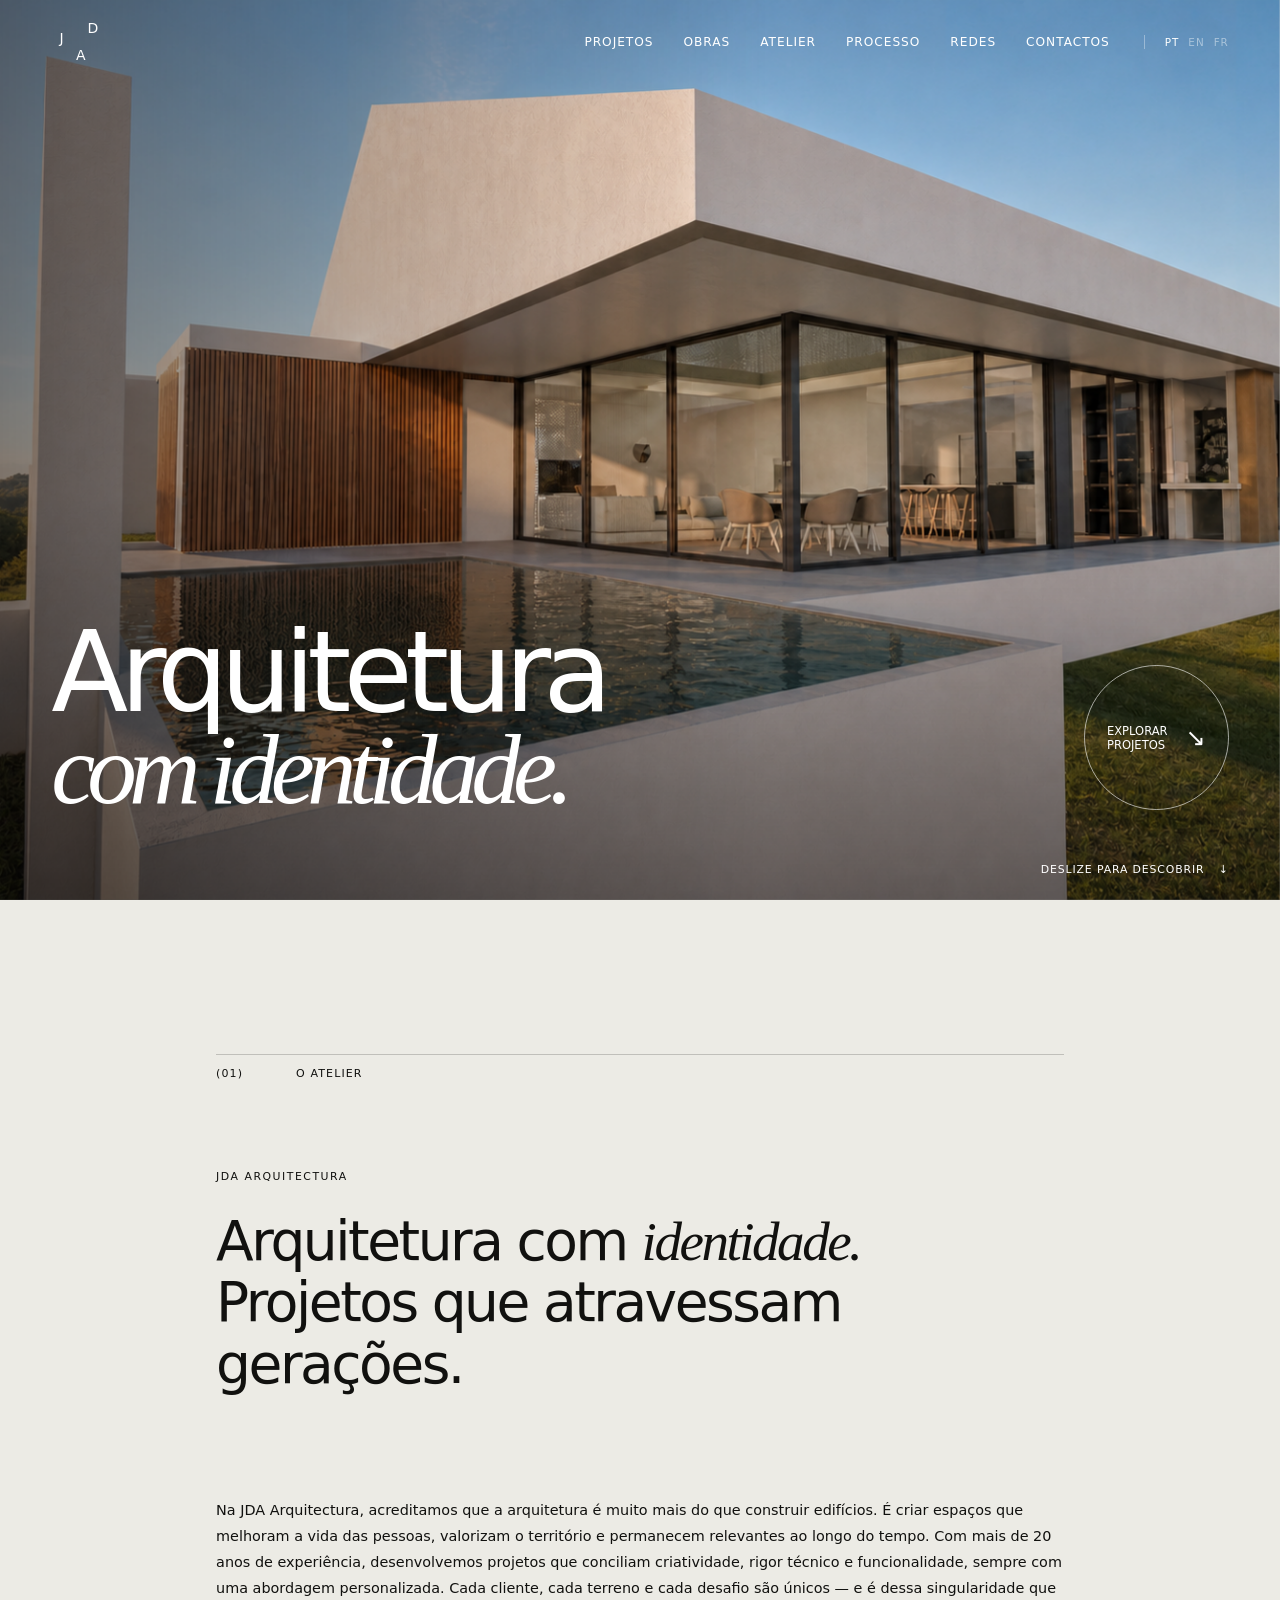
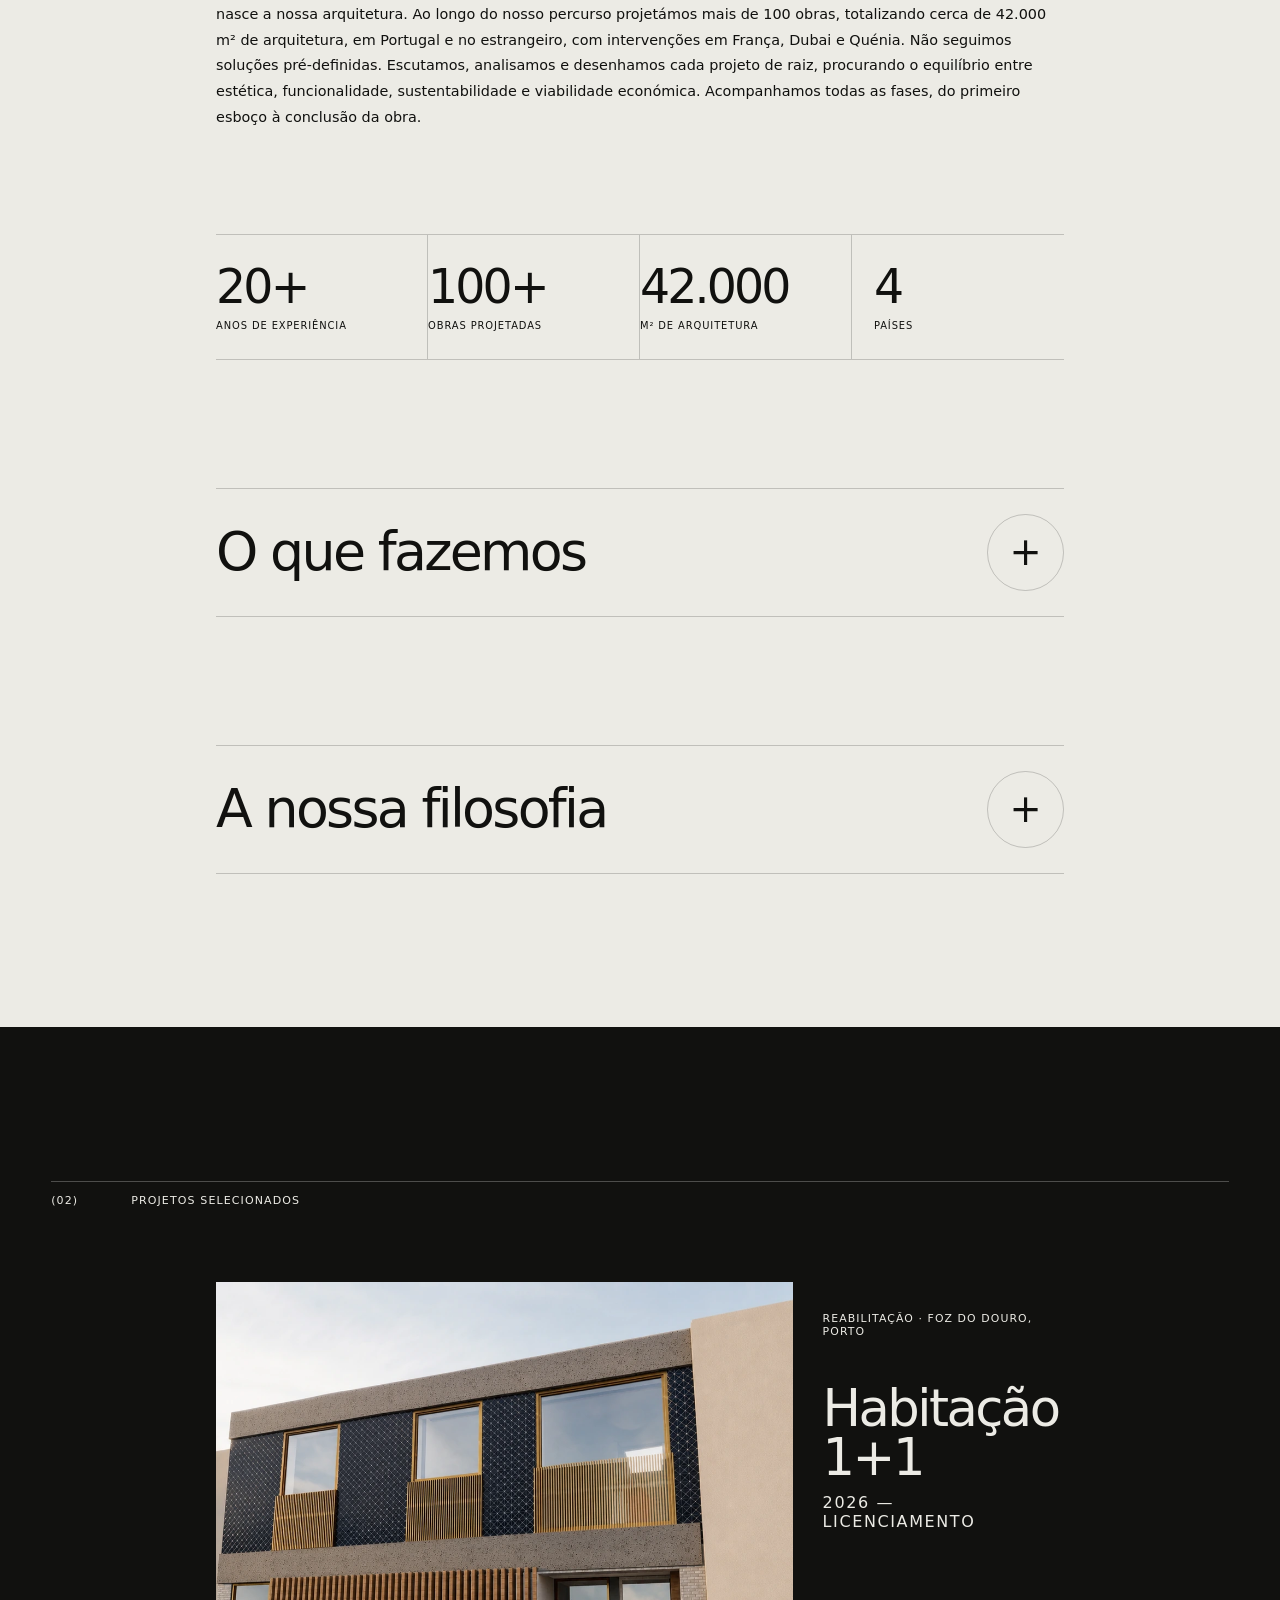
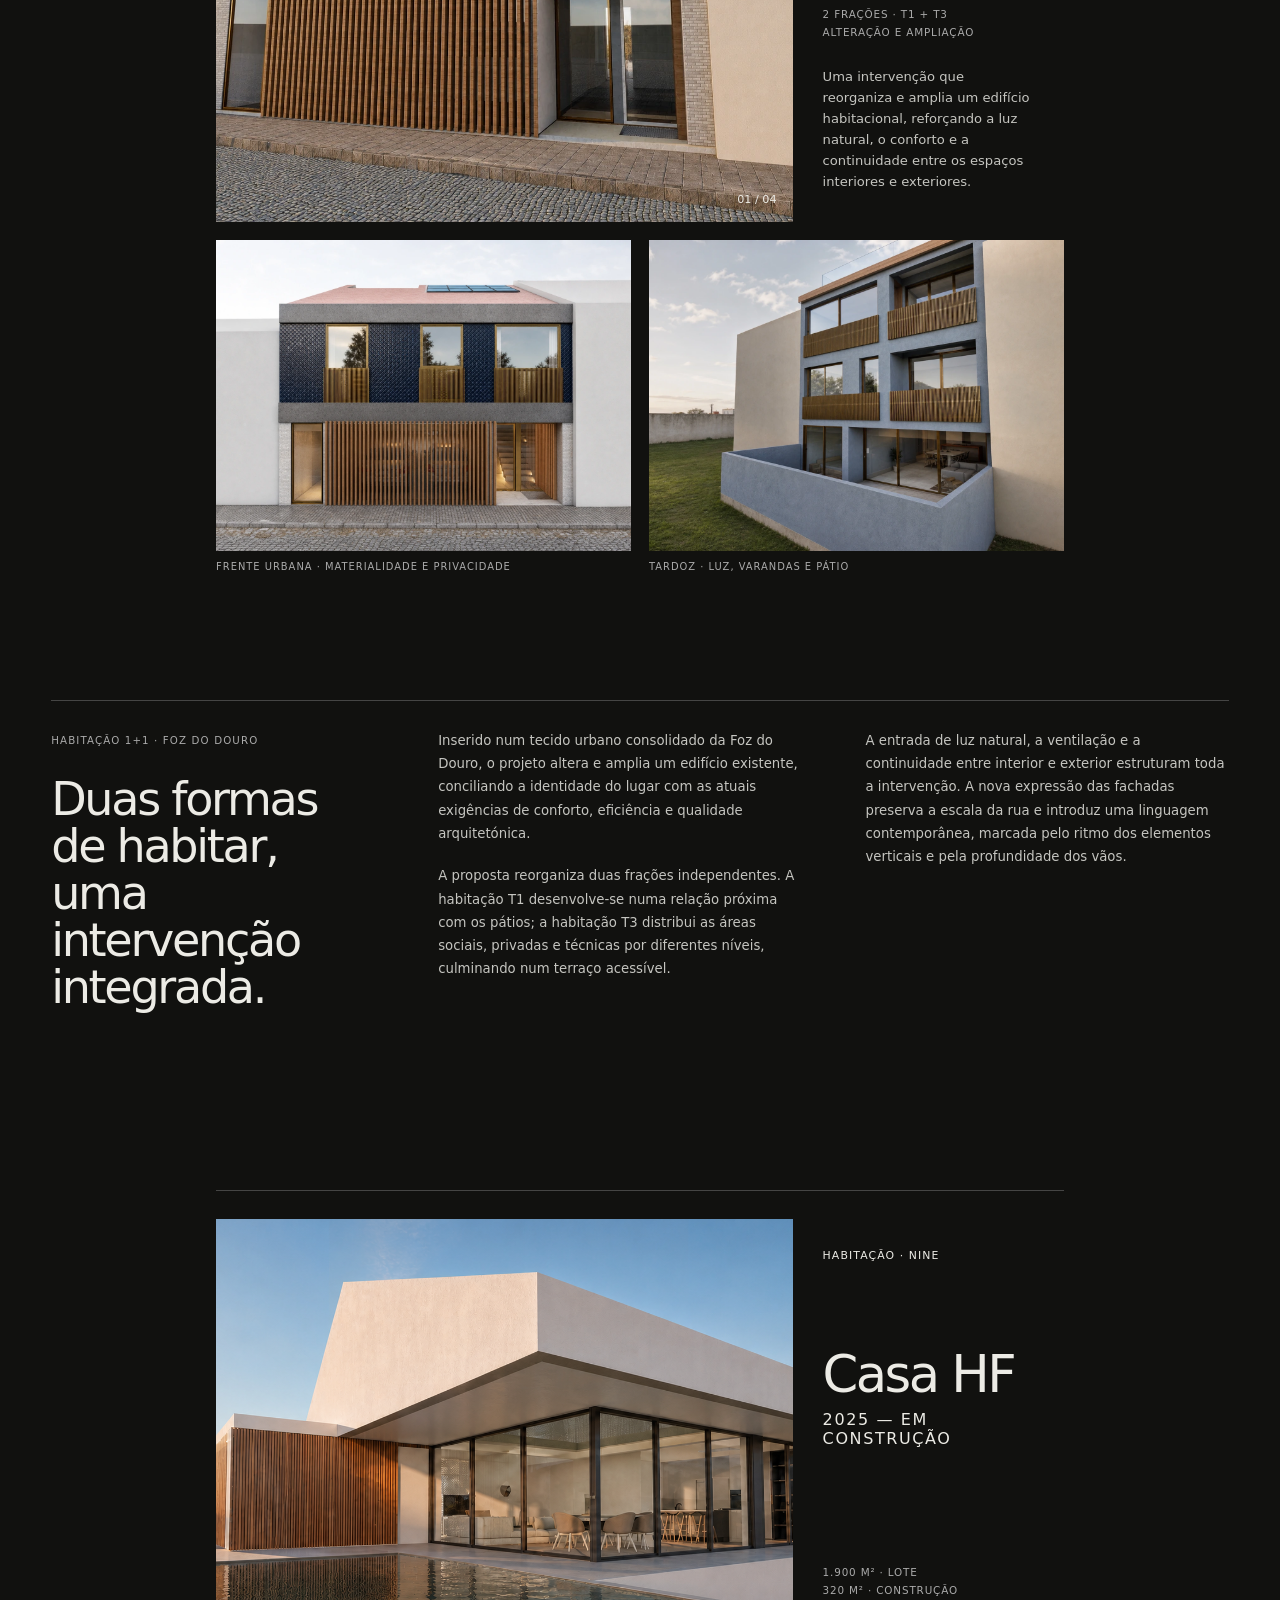
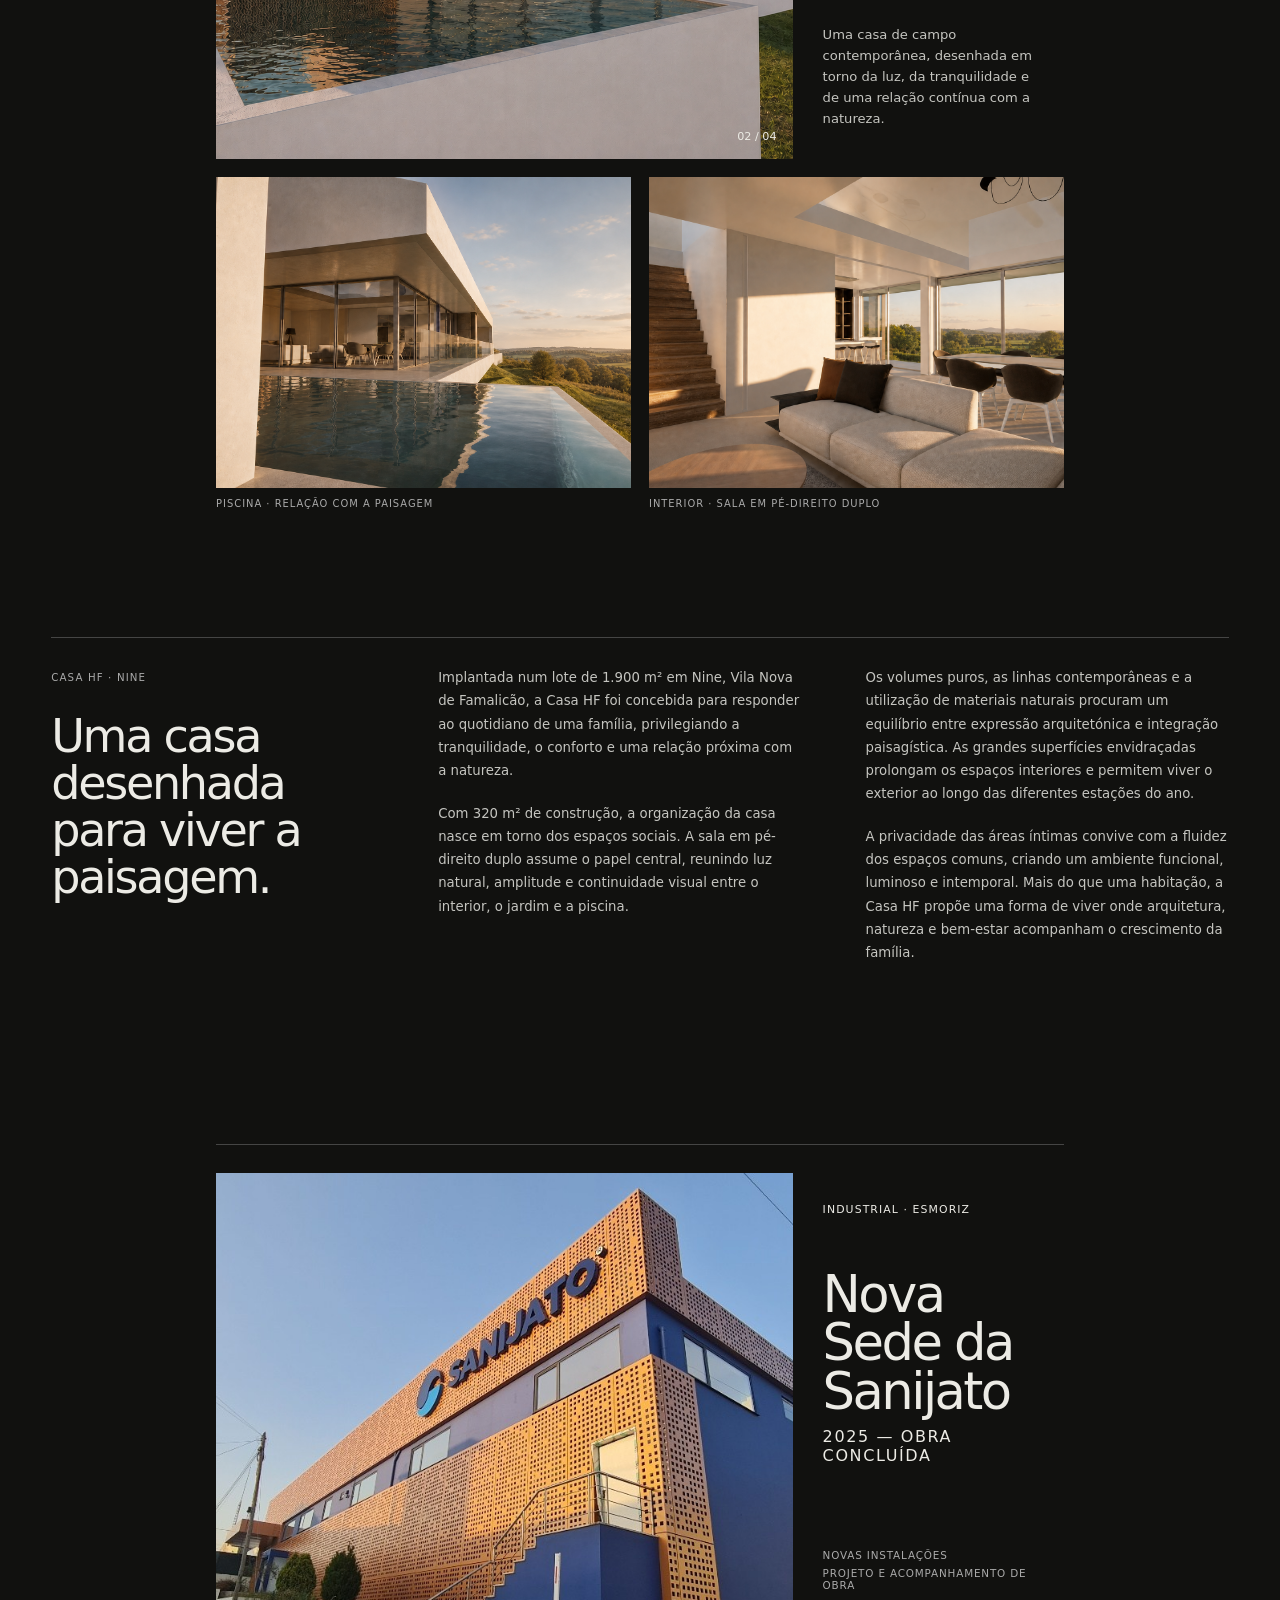
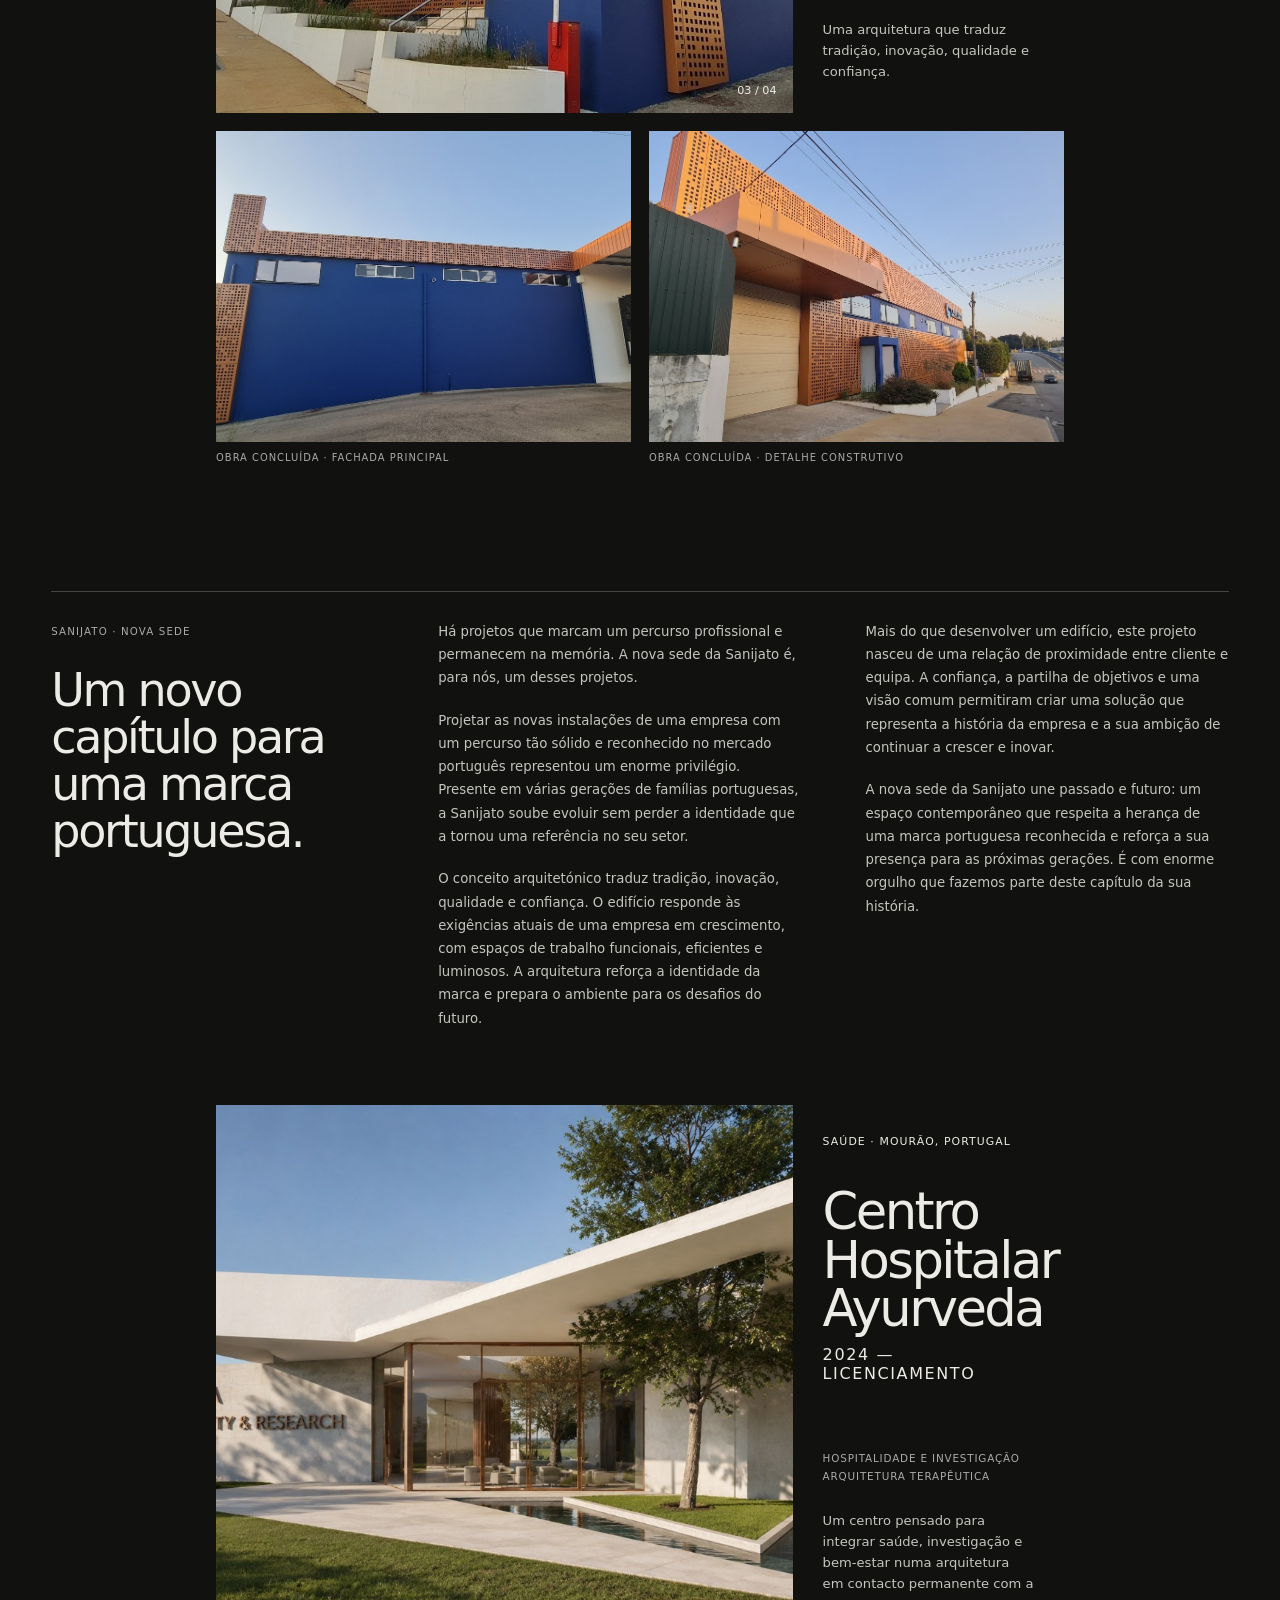
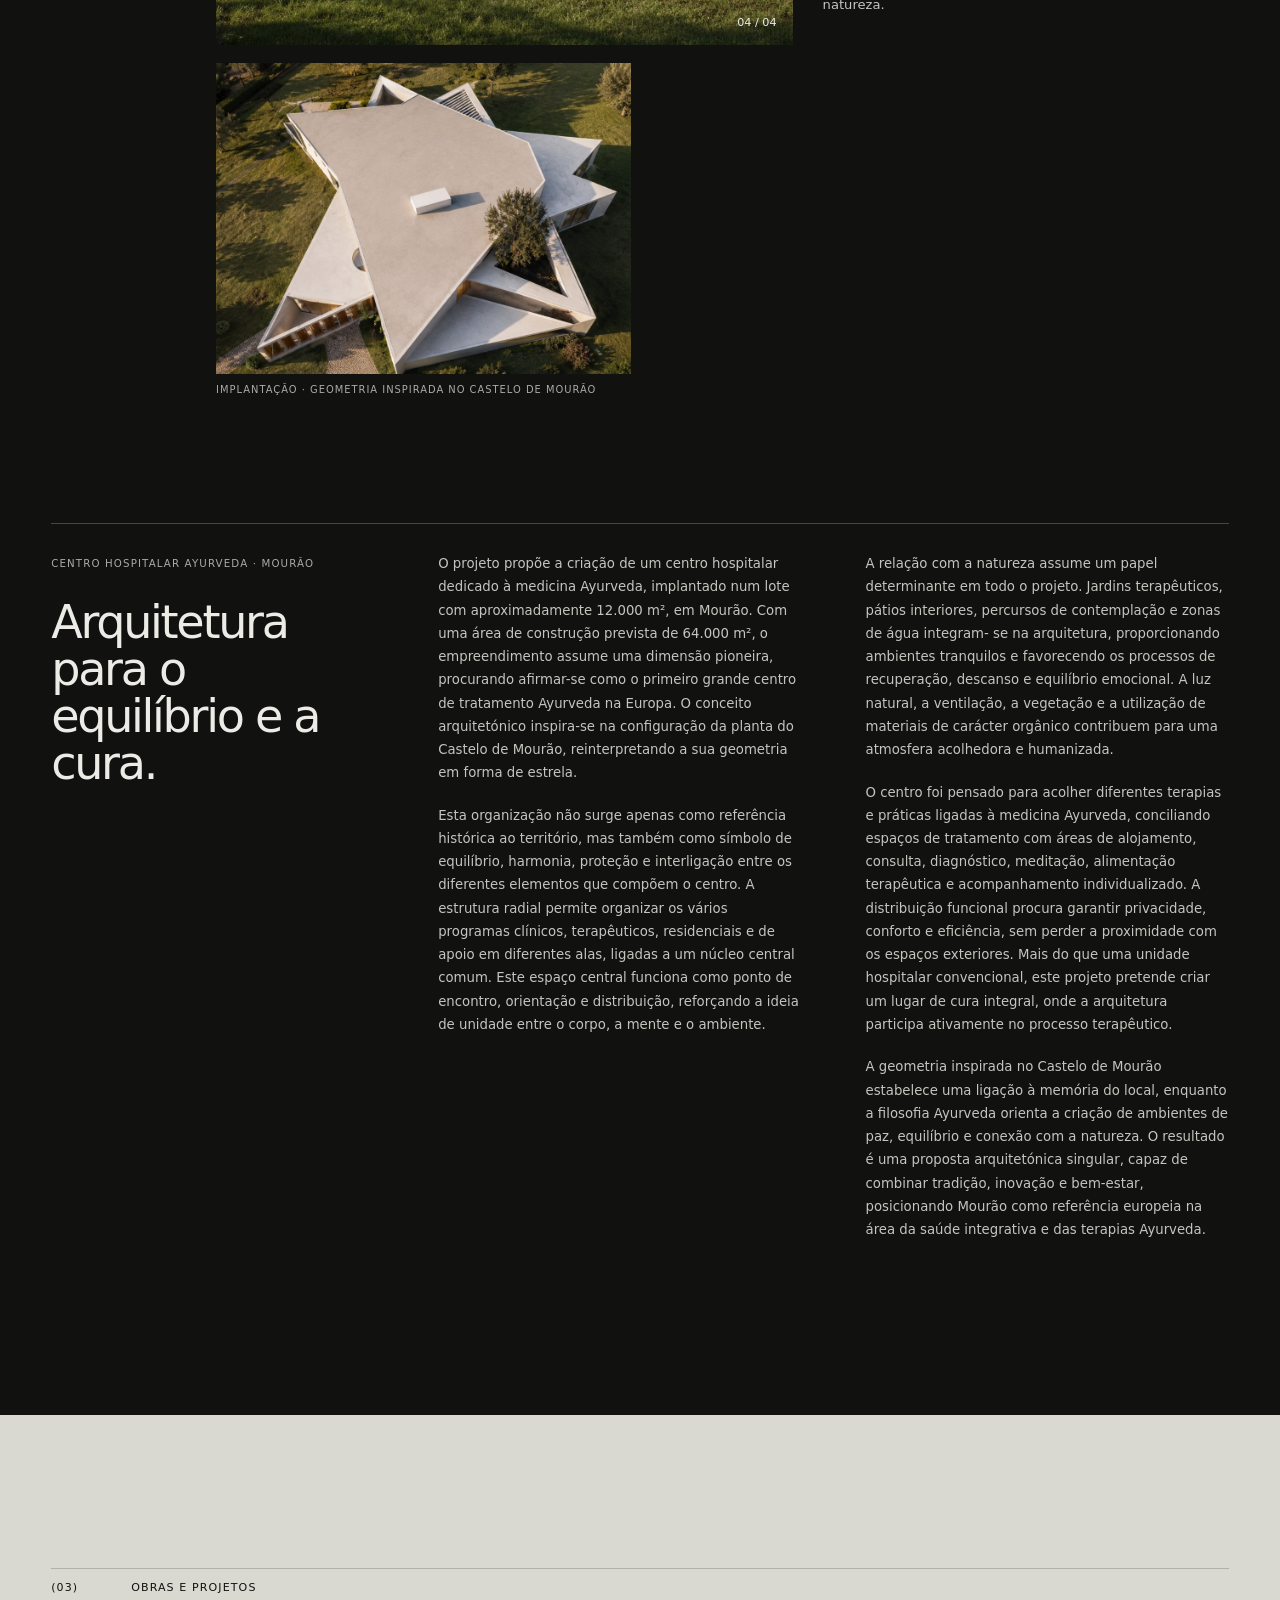
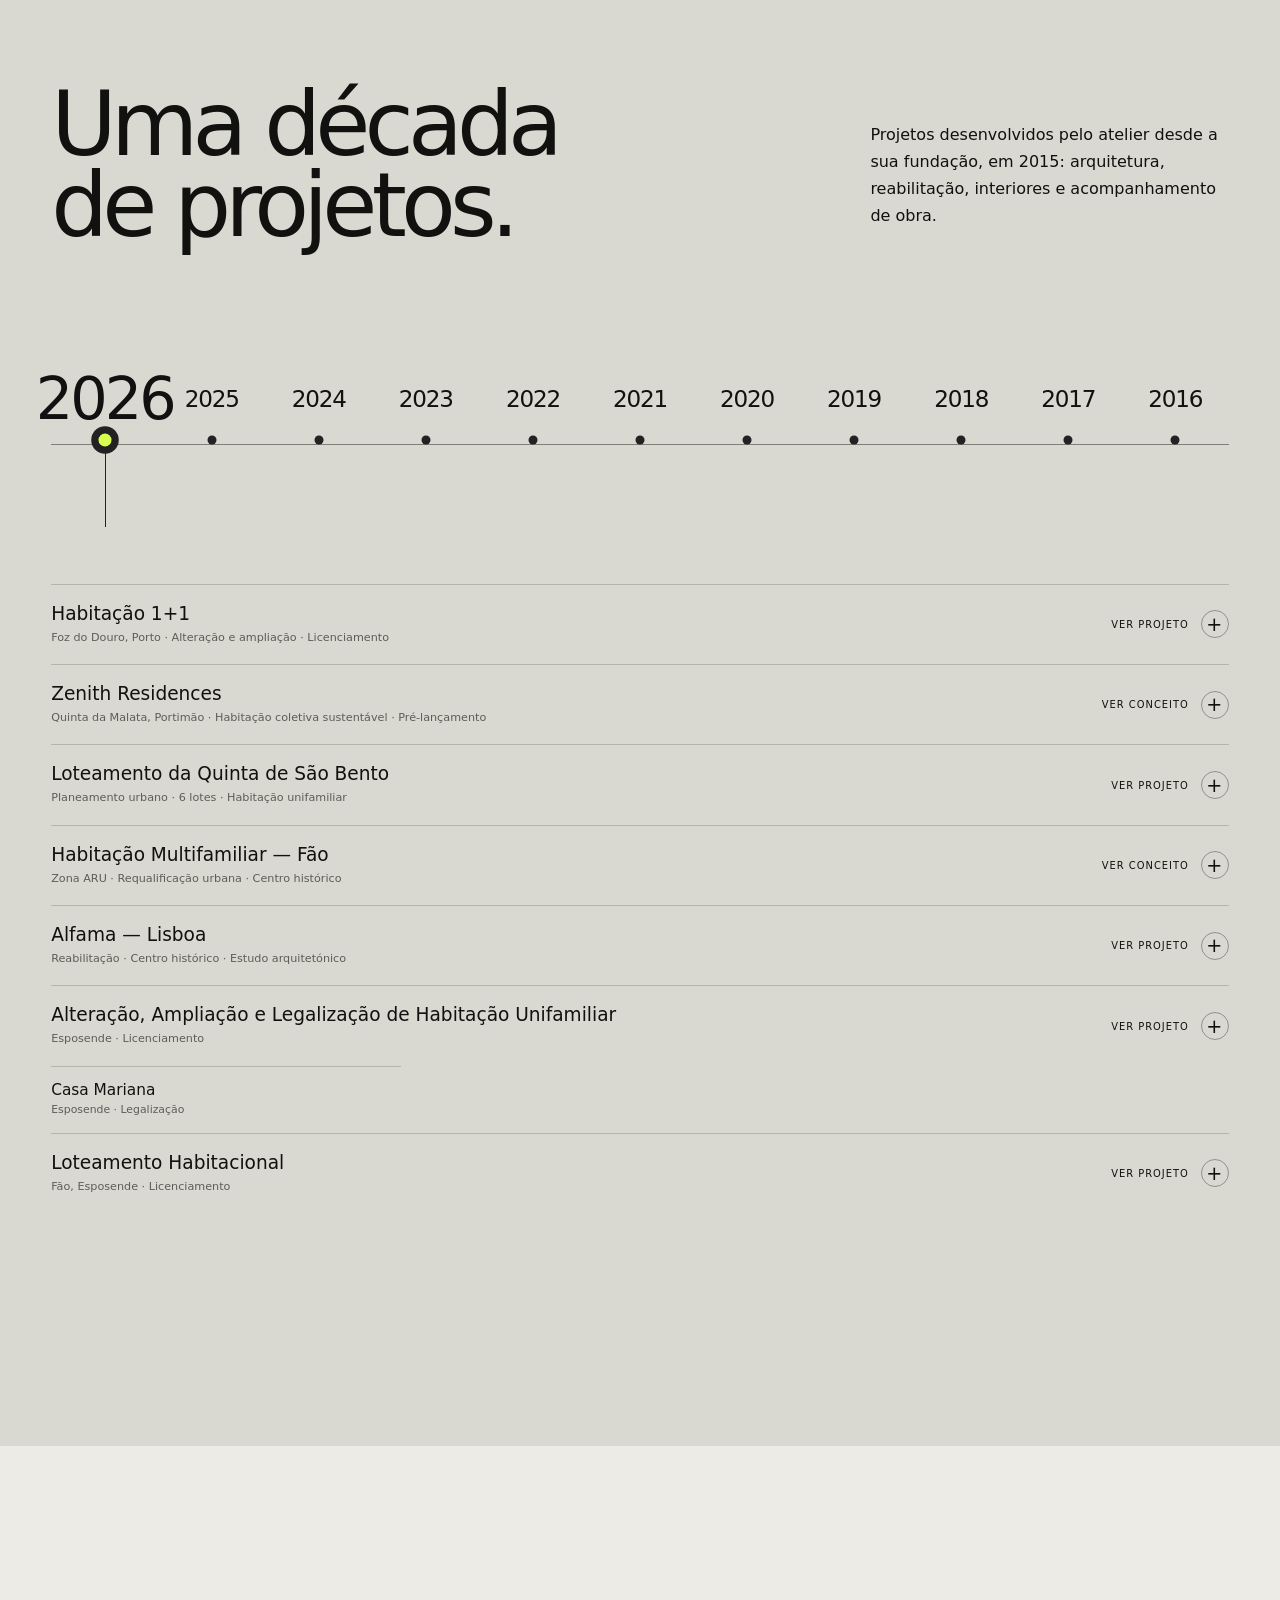
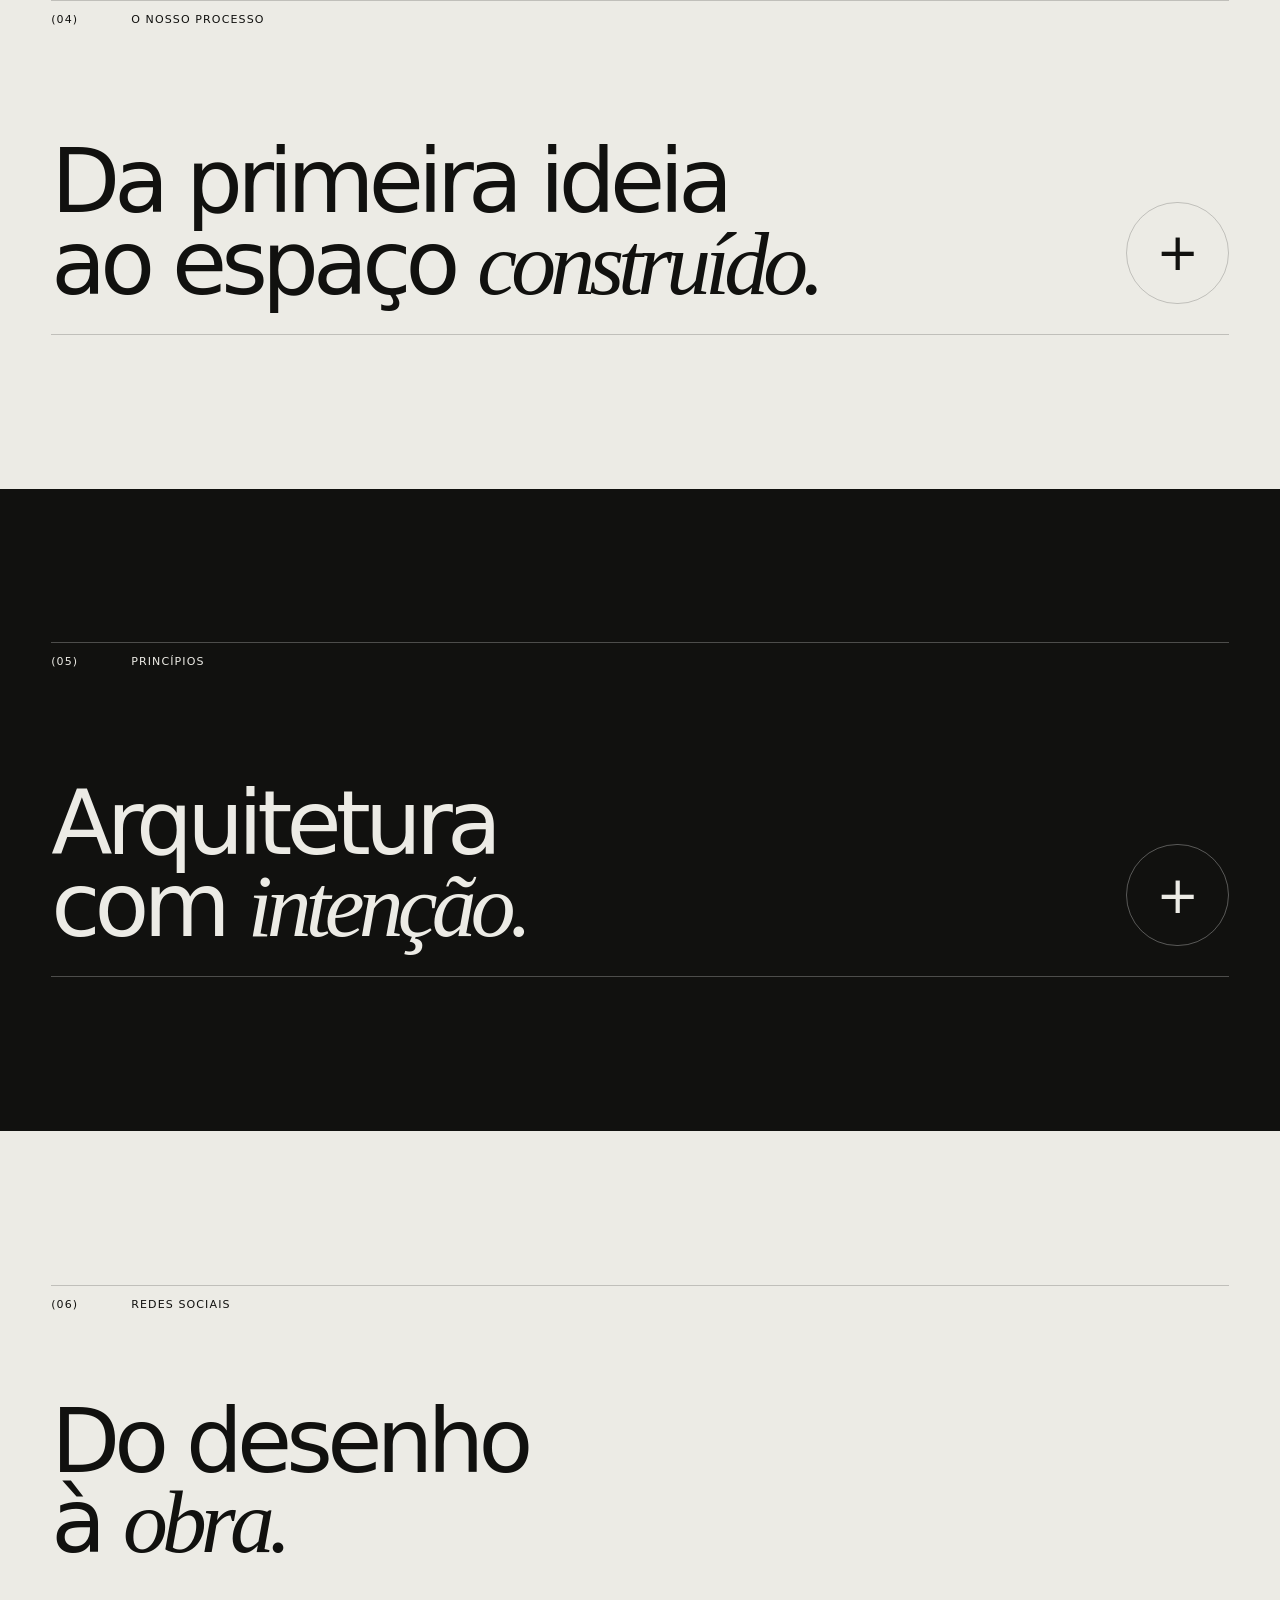
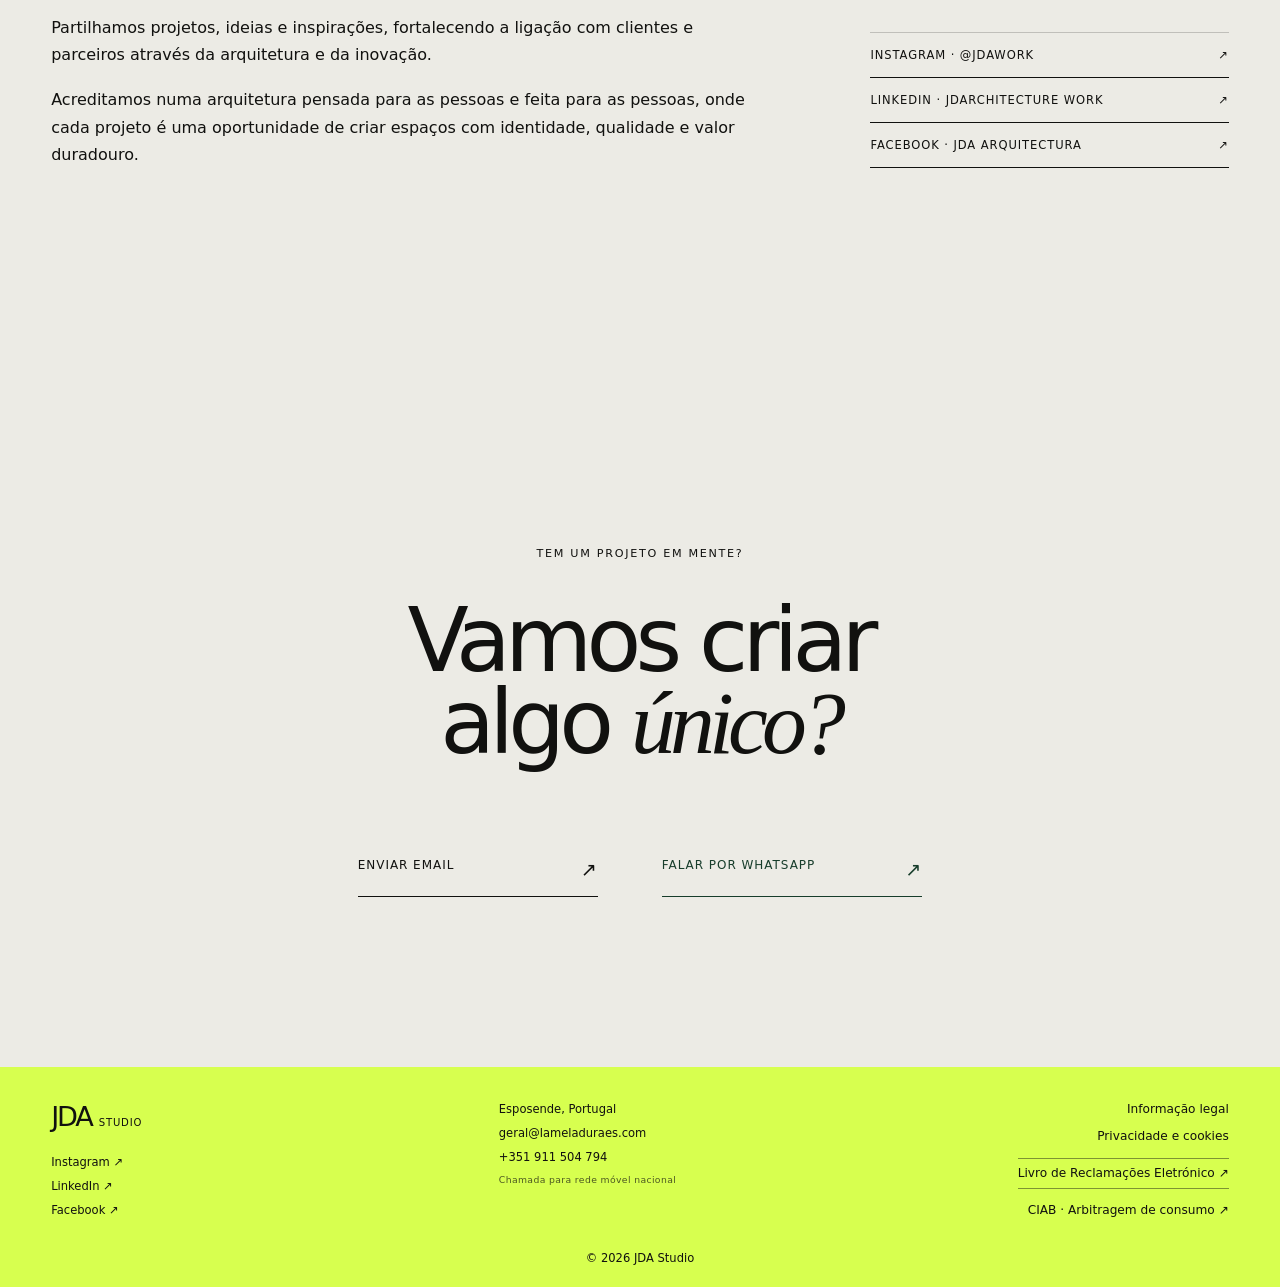
==== index.html @ 2712272d "Versão inicial do site JDA" ====
<!doctype html>
<html lang="pt-PT">
<head>
  <meta charset="utf-8">
  <meta name="viewport" content="width=device-width, initial-scale=1">
  <meta name="description" content="JDArchitecture — atelier de arquitetura em Esposende. Projetos singulares, pensados a partir das pessoas, do lugar e da forma como serão vividos.">
  <title>JDA Studio — Arquitetura com identidade</title>
  <link rel="icon" href="favicon.svg" type="image/svg+xml">
  <link rel="alternate" hreflang="pt-PT" href="index.html">
  <link rel="alternate" hreflang="en" href="index-en.html">
  <link rel="alternate" hreflang="fr" href="index-fr.html">
  <meta name="referrer" content="strict-origin-when-cross-origin">
  <link rel="stylesheet" href="styles.css?v=5">
  <link rel="stylesheet" href="timeline-fix.css?v=42">
  <noscript><style>.loader{display:none!important}</style></noscript>
</head>
<body>
  <a class="skip-link" href="#conteudo">Saltar para o conteúdo</a>
  <div class="loader" aria-hidden="true">
    <i class="corner c1"></i><i class="corner c2"></i><i class="corner c3"></i><i class="corner c4"></i>
    <svg class="loader-logo" viewBox="0 0 1000 1000" role="presentation">
      <text class="logo-letter letter-j" x="150" y="510">J</text>
      <text class="logo-letter letter-d" x="650" y="335">D</text>
      <text class="logo-letter letter-a" x="447" y="825">A</text>
    </svg>
    <span class="loader-studio">JDA Studio</span>
  </div>
  <header class="site-header">
    <a class="brand brand-mark" href="#inicio" aria-label="JDA Arquitectura, início">
      <svg class="header-mark" viewBox="0 0 1000 1000" aria-hidden="true">
        <text x="150" y="510">J</text>
        <text x="650" y="335">D</text>
        <text x="447" y="825">A</text>
      </svg>
    </a>
    <nav aria-label="Navegação principal">
      <a href="#projetos">Projetos</a><a href="#obras">Obras</a><a href="#atelier">Atelier</a><a href="#processo">Processo</a><a href="#instagram">Redes</a><a href="#contactos">Contactos</a>
      <span class="language-switcher" aria-label="Idioma"><a href="index.html" hreflang="pt-PT">PT</a><a href="index-en.html" hreflang="en">EN</a><a href="index-fr.html" hreflang="fr">FR</a></span>
    </nav>
    <button class="menu" aria-label="Abrir menu" aria-expanded="false"><i></i><i></i></button>
  </header>

  <main id="conteudo">
    <section class="hero" id="inicio">
      <img src="assets/casa-hf-piscina-inland.png" alt="Casa HF — arquitetura contemporânea integrada na paisagem de Nine">
      <div class="hero-shade"></div>
      <div class="hero-copy">
        <h1>Arquitetura<br><em>com identidade.</em></h1>
        <a class="circle-link" href="#projetos" aria-label="Explorar projetos"><span>Explorar<br>projetos</span><b>↘</b></a>
      </div>
      <a class="scroll" href="#atelier">Deslize para descobrir <span>↓</span></a>
    </section>

    <section class="manifesto section" id="atelier">
      <div class="section-label"><span>(01)</span><p>O atelier</p></div>
      <div class="manifesto-copy reveal">
        <p class="atelier-kicker">JDA Arquitectura</p>
        <p class="lead">Arquitetura com <em>identidade.</em><br>Projetos que atravessam gerações.</p>
        <div class="atelier-intro">
          <p>Na JDA Arquitectura, acreditamos que a arquitetura é muito mais do que construir edifícios. É criar espaços que melhoram a vida das pessoas, valorizam o território e permanecem relevantes ao longo do tempo. Com mais de 20 anos de experiência, desenvolvemos projetos que conciliam criatividade, rigor técnico e funcionalidade, sempre com uma abordagem personalizada. Cada cliente, cada terreno e cada desafio são únicos — e é dessa singularidade que nasce a nossa arquitetura. Ao longo do nosso percurso projetámos mais de 100 obras, totalizando cerca de 42.000 m² de arquitetura, em Portugal e no estrangeiro, com intervenções em França, Dubai e Quénia. Não seguimos soluções pré-definidas. Escutamos, analisamos e desenhamos cada projeto de raiz, procurando o equilíbrio entre estética, funcionalidade, sustentabilidade e viabilidade económica. Acompanhamos todas as fases, do primeiro esboço à conclusão da obra.</p>
        </div>
        <div class="atelier-stats" aria-label="Experiência da JDA Arquitectura">
          <article><strong>20+</strong><span>Anos de experiência</span></article>
          <article><strong>100+</strong><span>Obras projetadas</span></article>
          <article><strong>42.000</strong><span>m² de arquitetura</span></article>
          <article><strong>4</strong><span>Países</span></article>
        </div>
        <div class="atelier-block">
          <button class="atelier-services-toggle" type="button" aria-expanded="false" aria-controls="atelier-services-content">
            <span class="atelier-services-title">O que fazemos</span>
            <span class="atelier-services-icon" aria-hidden="true">+</span>
          </button>
          <div class="atelier-services-content" id="atelier-services-content" hidden>
            <div class="atelier-block-title"><h3>Uma resposta completa, do desenho à obra.</h3></div>
            <ul class="services-list">
              <li>Arquitetura residencial</li>
              <li>Habitação unifamiliar e multifamiliar</li>
              <li>Arquitetura comercial e industrial</li>
              <li>Reabilitação e renovação</li>
              <li>Legalizações e licenciamento</li>
              <li>Planeamento urbano e loteamentos</li>
              <li>Direção e acompanhamento de obra</li>
            </ul>
          </div>
        </div>
        <div class="atelier-philosophy">
          <button class="atelier-philosophy-toggle" type="button" aria-expanded="false" aria-controls="atelier-philosophy-content">
            <span class="atelier-philosophy-title">A nossa filosofia</span>
            <span class="atelier-philosophy-icon" aria-hidden="true">+</span>
          </button>
          <div class="atelier-philosophy-content" id="atelier-philosophy-content" hidden>
            <h3>Cada projeto é uma resposta exclusiva às necessidades do cliente.</h3>
            <p>Não desenhamos apenas edifícios; desenhamos espaços que refletem histórias, modos de viver e ambições. Procuramos uma arquitetura intemporal, funcional e sustentável, onde cada detalhe acrescenta valor e qualidade.</p>
            <p>Acreditamos que o sucesso de um projeto nasce da relação de confiança entre arquiteto e cliente. É essa proximidade que nos permite transformar ideias em espaços únicos, concebidos para durar e para ser vividos.</p>
          </div>
        </div>
      </div>
    </section>

    <section class="projects section" id="projetos">
      <div class="section-label light"><span>(02)</span><p>Projetos selecionados</p></div>
      <div class="project-feature habitacao-feature reveal">
        <div class="project-image"><img src="assets/habitacao-1mais1-frente-v3.webp" alt="Habitação 1+1 — proposta fotorrealista para a fachada principal na Foz do Douro"><span>01 / 04</span></div>
        <div class="project-info">
          <p>Reabilitação · Foz do Douro, Porto</p><h2>Habitação 1+1</h2><p class="year">2026 — Licenciamento</p>
          <div class="project-meta"><span>2 frações · T1 + T3</span><span>Alteração e ampliação</span></div>
          <p class="project-description">Uma intervenção que reorganiza e amplia um edifício habitacional, reforçando a luz natural, o conforto e a continuidade entre os espaços interiores e exteriores.</p>
        </div>
      </div>
      <div class="project-gallery reveal" aria-label="Galeria da Habitação 1+1">
        <figure><img src="assets/habitacao-1mais1-alcado-v3.webp" alt="Habitação 1+1 — alçado principal fotorrealista com elementos verticais em madeira e acabamento cerâmico escuro"><figcaption>Frente urbana · Materialidade e privacidade</figcaption></figure>
        <figure><img src="assets/habitacao-1mais1-tardoz-v3.webp" alt="Habitação 1+1 — visualização fotorrealista da fachada tardoz, varandas e pátio"><figcaption>Tardoz · Luz, varandas e pátio</figcaption></figure>
      </div>
      <div class="project-story habitacao-story reveal">
        <div class="project-story-heading">
          <span>Habitação 1+1 · Foz do Douro</span>
          <h3>Duas formas de habitar, uma intervenção integrada.</h3>
        </div>
        <div class="project-story-copy">
          <p>Inserido num tecido urbano consolidado da Foz do Douro, o projeto altera e amplia um edifício existente, conciliando a identidade do lugar com as atuais exigências de conforto, eficiência e qualidade arquitetónica.</p>
          <p>A proposta reorganiza duas frações independentes. A habitação T1 desenvolve-se numa relação próxima com os pátios; a habitação T3 distribui as áreas sociais, privadas e técnicas por diferentes níveis, culminando num terraço acessível.</p>
          <p>A entrada de luz natural, a ventilação e a continuidade entre interior e exterior estruturam toda a intervenção. A nova expressão das fachadas preserva a escala da rua e introduz uma linguagem contemporânea, marcada pelo ritmo dos elementos verticais e pela profundidade dos vãos.</p>
        </div>
      </div>
      <div class="project-feature hf-feature reveal">
        <div class="project-image"><img src="assets/casa-hf-piscina-inland.png" alt="Casa HF — vista da piscina e fachada envidraçada"><span>02 / 04</span></div>
        <div class="project-info">
          <p>Habitação · Nine</p><h2>Casa HF</h2><p class="year">2025 — Em construção</p>
          <div class="project-meta"><span>1.900 m² · Lote</span><span>320 m² · Construção</span></div>
          <p class="project-description">Uma casa de campo contemporânea, desenhada em torno da luz, da tranquilidade e de uma relação contínua com a natureza.</p>
        </div>
      </div>
      <div class="project-gallery reveal" aria-label="Galeria da Casa HF">
        <figure><img src="assets/casa-hf-piscina-lateral-inland.png" alt="Casa HF — piscina e relação com a paisagem interior de Nine"><figcaption>Piscina · Relação com a paisagem</figcaption></figure>
        <figure><img src="assets/casa-hf-interior-inland.png" alt="Casa HF — sala em pé-direito duplo e vista sobre a paisagem"><figcaption>Interior · Sala em pé-direito duplo</figcaption></figure>
      </div>
      <div class="project-story hf-story reveal">
        <div class="project-story-heading">
          <span>Casa HF · Nine</span>
          <h3>Uma casa desenhada para viver a paisagem.</h3>
        </div>
        <div class="project-story-copy">
          <p>Implantada num lote de 1.900 m² em Nine, Vila Nova de Famalicão, a Casa HF foi concebida para responder ao quotidiano de uma família, privilegiando a tranquilidade, o conforto e uma relação próxima com a natureza.</p>
          <p>Com 320 m² de construção, a organização da casa nasce em torno dos espaços sociais. A sala em pé-direito duplo assume o papel central, reunindo luz natural, amplitude e continuidade visual entre o interior, o jardim e a piscina.</p>
          <p>Os volumes puros, as linhas contemporâneas e a utilização de materiais naturais procuram um equilíbrio entre expressão arquitetónica e integração paisagística. As grandes superfícies envidraçadas prolongam os espaços interiores e permitem viver o exterior ao longo das diferentes estações do ano.</p>
          <p>A privacidade das áreas íntimas convive com a fluidez dos espaços comuns, criando um ambiente funcional, luminoso e intemporal. Mais do que uma habitação, a Casa HF propõe uma forma de viver onde arquitetura, natureza e bem-estar acompanham o crescimento da família.</p>
        </div>
      </div>
      <div class="project-feature sanijato-feature reveal">
        <div class="project-image"><img src="assets/timeline-independent/sanijato/pagina-01-01.jpg" alt="Nova sede da Sanijato — obra concluída e identidade integrada na fachada perfurada"><span>03 / 04</span></div>
        <div class="project-info">
          <p>Industrial · Esmoriz</p><h2>Nova Sede da Sanijato</h2><p class="year">2025 — Obra concluída</p>
          <div class="project-meta"><span>Novas instalações</span><span>Projeto e acompanhamento de obra</span></div>
          <p class="project-description">Uma arquitetura que traduz tradição, inovação, qualidade e confiança.</p>
        </div>
      </div>
      <div class="project-gallery reveal" aria-label="Galeria da Nova Sede da Sanijato">
        <figure><img src="assets/timeline-independent/sanijato/pagina-02-01.jpg" alt="Nova sede da Sanijato — fachada principal concluída"><figcaption>Obra concluída · Fachada principal</figcaption></figure>
        <figure><img src="assets/timeline-independent/sanijato/pagina-02-02.jpg" alt="Nova sede da Sanijato — detalhe da fachada metálica perfurada"><figcaption>Obra concluída · Detalhe construtivo</figcaption></figure>
      </div>
      <div class="project-story reveal">
        <div class="project-story-heading">
          <span>Sanijato · Nova sede</span>
          <h3>Um novo capítulo para uma marca portuguesa.</h3>
        </div>
        <div class="project-story-copy">
          <p>Há projetos que marcam um percurso profissional e permanecem na memória. A nova sede da Sanijato é, para nós, um desses projetos.</p>
          <p>Projetar as novas instalações de uma empresa com um percurso tão sólido e reconhecido no mercado português representou um enorme privilégio. Presente em várias gerações de famílias portuguesas, a Sanijato soube evoluir sem perder a identidade que a tornou uma referência no seu setor.</p>
          <p>O conceito arquitetónico traduz tradição, inovação, qualidade e confiança. O edifício responde às exigências atuais de uma empresa em crescimento, com espaços de trabalho funcionais, eficientes e luminosos. A arquitetura reforça a identidade da marca e prepara o ambiente para os desafios do futuro.</p>
          <p>Mais do que desenvolver um edifício, este projeto nasceu de uma relação de proximidade entre cliente e equipa. A confiança, a partilha de objetivos e uma visão comum permitiram criar uma solução que representa a história da empresa e a sua ambição de continuar a crescer e inovar.</p>
          <p>A nova sede da Sanijato une passado e futuro: um espaço contemporâneo que respeita a herança de uma marca portuguesa reconhecida e reforça a sua presença para as próximas gerações. É com enorme orgulho que fazemos parte deste capítulo da sua história.</p>
        </div>
      </div>
      <div class="project-feature ayurveda-feature reveal">
        <div class="project-image"><img src="assets/linha-temporal/pagina-55-01.jpg" alt="Centro Hospitalar Ayurveda — entrada principal integrada na paisagem de Mourão"><span>04 / 04</span></div>
        <div class="project-info">
          <p>Saúde · Mourão, Portugal</p><h2>Centro Hospitalar Ayurveda</h2><p class="year">2024 — Licenciamento</p>
          <div class="project-meta"><span>Hospitalidade e investigação</span><span>Arquitetura terapêutica</span></div>
          <p class="project-description">Um centro pensado para integrar saúde, investigação e bem-estar numa arquitetura em contacto permanente com a natureza.</p>
        </div>
      </div>
      <div class="project-gallery reveal" aria-label="Galeria do Centro Hospitalar Ayurveda">
        <figure><img src="assets/linha-temporal/pagina-55-02.jpg" alt="Centro Hospitalar Ayurveda — vista aérea da organização em planta estrelada"><figcaption>Implantação · Geometria inspirada no Castelo de Mourão</figcaption></figure>
      </div>
      <div class="project-story ayurveda-story reveal">
        <div class="project-story-heading">
          <span>Centro Hospitalar Ayurveda · Mourão</span>
          <h3>Arquitetura para o equilíbrio e a cura.</h3>
        </div>
        <div class="project-story-copy">
          <p>O Centro Hospitalar Ayurveda nasce da procura de uma arquitetura capaz de apoiar o equilíbrio físico e emocional. O projeto reúne espaços clínicos, terapêuticos, residenciais, de investigação e de apoio num conjunto coerente e acolhedor.</p>
          <p>A organização inspira-se na geometria estrelada do Castelo de Mourão. As diferentes alas desenvolvem-se a partir de um núcleo comum, criando percursos claros, proximidade funcional e uma identidade fortemente ligada ao território.</p>
          <p>Jardins terapêuticos, pátios, água e luz natural tornam a paisagem parte ativa da experiência. A materialidade serena e os espaços de transição procuram reduzir a escala institucional e promover conforto, silêncio e bem-estar.</p>
          <p>Mais do que um equipamento de saúde, o projeto propõe um lugar de cuidado e investigação onde arquitetura, natureza e princípios ayurvédicos se encontram.</p>
        </div>
      </div>
    </section>

    <section class="works-timeline section" id="obras">
      <div class="section-label"><span>(03)</span><p>Obras e projetos</p></div>
      <div class="timeline-intro reveal">
        <h2>Uma década<br>de projetos.</h2>
        <p>Projetos desenvolvidos pelo atelier desde a sua fundação, em 2015: arquitetura, reabilitação, interiores e acompanhamento de obra.</p>
      </div>
      <div class="timeline">
        <details open>
          <summary><time>2026</time><span>8 projetos</span><b aria-hidden="true">+</b></summary>
          <ul>
            <li class="timeline-project-expandable">
              <button class="timeline-project-toggle" type="button" aria-expanded="false" aria-controls="timeline-habitacao-1mais1">
                <span class="timeline-project-copy"><strong>Habitação 1+1</strong><small>Foz do Douro, Porto · Alteração e ampliação · Licenciamento</small></span>
                <span class="timeline-project-action">Ver projeto <b aria-hidden="true">+</b></span>
              </button>
              <div class="timeline-project-drawings timeline-project-concept" id="timeline-habitacao-1mais1" aria-label="Descrição, imagens e plantas da Habitação 1+1" hidden>
                <div class="timeline-concept-copy">
                  <p class="timeline-concept-credit">Reabilitação · Foz do Douro, Porto</p>
                  <h3>Duas formas de habitar, uma intervenção integrada.</h3>
                  <p>Inserido num tecido urbano consolidado da Foz do Douro, o projeto altera e amplia um edifício existente, conciliando a identidade do lugar com as atuais exigências de conforto, eficiência e qualidade arquitetónica.</p>
                  <p>A proposta reorganiza duas frações independentes. A habitação T1 desenvolve-se numa relação próxima com os pátios; a habitação T3 distribui as áreas sociais, privadas e técnicas por diferentes níveis, culminando num terraço acessível.</p>
                  <p>A entrada de luz natural, a ventilação e a continuidade entre interior e exterior estruturam toda a intervenção. A nova expressão das fachadas preserva a escala da rua e introduz uma linguagem contemporânea, marcada pelo ritmo dos elementos verticais e pela profundidade dos vãos.</p>
                  <div class="timeline-concept-meta"><span>2 frações · T1 + T3</span><span>Alteração e ampliação</span><span>Licenciamento</span><span>2026</span></div>
                </div>
                <div class="zenith-carousel" role="region" aria-label="Galeria da Habitação 1+1" tabindex="0">
                  <div class="zenith-carousel-viewport">
                    <figure class="zenith-slide"><button class="drawing-lightbox-trigger" type="button"><img src="assets/habitacao-1mais1-frente-v3.webp" alt="Habitação 1+1 — proposta fotorrealista para a fachada principal na Foz do Douro"></button><figcaption>Fachada principal · Relação com a Foz do Douro</figcaption></figure>
                    <figure class="zenith-slide" hidden><button class="drawing-lightbox-trigger" type="button"><img src="assets/habitacao-1mais1-alcado-v3.webp" alt="Habitação 1+1 — alçado principal com elementos verticais em madeira e acabamento cerâmico escuro"></button><figcaption>Frente urbana · Materialidade e privacidade</figcaption></figure>
                    <figure class="zenith-slide" hidden><button class="drawing-lightbox-trigger" type="button"><img src="assets/habitacao-1mais1-tardoz-v3.webp" alt="Habitação 1+1 — fachada tardoz, varandas e pátio"></button><figcaption>Tardoz · Luz, varandas e pátio</figcaption></figure>
                  </div>
                  <div class="zenith-carousel-controls"><button class="zenith-carousel-prev" type="button" aria-label="Imagem anterior">←</button><span class="zenith-carousel-count" aria-live="polite"><b>01</b> / 03</span><button class="zenith-carousel-next" type="button" aria-label="Imagem seguinte">→</button></div>
                </div>
                <div class="timeline-project-plans">
                  <p class="timeline-project-plans-title">Peças desenhadas · Plantas</p>
                  <div class="drawing-grid">
                    <figure><button class="drawing-lightbox-trigger" type="button"><img src="assets/habitacao-1mais1-planta-piso-0.png" alt="Habitação 1+1 — planta do Piso 0"></button><figcaption>Piso 0 · 1:100</figcaption></figure>
                    <figure><button class="drawing-lightbox-trigger" type="button"><img src="assets/habitacao-1mais1-planta-piso-1.png" alt="Habitação 1+1 — planta do Piso 1"></button><figcaption>Piso 1 · 1:100</figcaption></figure>
                    <figure><button class="drawing-lightbox-trigger" type="button"><img src="assets/habitacao-1mais1-planta-piso-2.png" alt="Habitação 1+1 — planta do Piso 2"></button><figcaption>Piso 2 · 1:100</figcaption></figure>
                    <figure><button class="drawing-lightbox-trigger" type="button"><img src="assets/habitacao-1mais1-planta-piso-3.png" alt="Habitação 1+1 — planta do Piso 3"></button><figcaption>Piso 3 · 1:100</figcaption></figure>
                    <figure><button class="drawing-lightbox-trigger" type="button"><img src="assets/habitacao-1mais1-planta-cobertura.png" alt="Habitação 1+1 — planta de cobertura"></button><figcaption>Cobertura · 1:100</figcaption></figure>
                  </div>
                </div>
              </div>
            </li>
            <li class="timeline-project-expandable">
              <button class="timeline-project-toggle" type="button" aria-expanded="false" aria-controls="timeline-zenith-conceito">
                <span class="timeline-project-copy"><strong>Zenith Residences</strong><small>Quinta da Malata, Portimão · Habitação coletiva sustentável · Pré-lançamento</small></span>
                <span class="timeline-project-action">Ver conceito <b aria-hidden="true">+</b></span>
              </button>
              <div class="timeline-project-drawings timeline-project-concept" id="timeline-zenith-conceito" aria-label="Conceito e imagens do Zenith Residences" hidden>
                <div class="timeline-concept-copy">
                  <p class="timeline-concept-credit">Arquitetura · José Durães Arquitectura</p>
                  <h3>Uma nova geração de habitação, construída com propósito.</h3>
                  <p>Na Quinta da Malata, o Zenith Residences propõe uma forma contemporânea e ambientalmente consciente de habitar Portimão. Dois blocos reúnem apartamentos T1, T2 e Duplex, articulados por varandas ajardinadas, espaços comuns e uma relação contínua entre interior, vegetação e cidade.</p>
                  <p>A estrutura em madeira CLT reduz o impacto carbónico e reforça o conforto térmico e acústico. Fachadas ventiladas e verdes, coberturas ajardinadas, produção fotovoltaica, ventilação com recuperação de calor e preparação para mobilidade elétrica orientam o conjunto para um desempenho nZEB.</p>
                  <p>A materialidade combina madeira natural tratada, cerâmica de grande formato, betão aparente e caixilharia minimalista em alumínio anodizado, criando uma identidade duradoura onde arquitetura, eficiência e bem-estar se encontram.</p>
                  <div class="timeline-concept-meta"><span>17.050 m²</span><span>T1, T2 e Duplex</span><span>200 lugares de estacionamento</span><span>nZEB</span></div>
                  <a class="timeline-concept-link" href="https://zenithresidences.pt/?lang=pt" target="_blank" rel="noopener noreferrer">Visitar o projeto <span>↗</span></a>
                </div>
                <div class="zenith-carousel" role="region" aria-label="Galeria do Zenith Residences" tabindex="0">
                  <div class="zenith-carousel-viewport">
                    <figure class="zenith-slide"><button class="drawing-lightbox-trigger" type="button"><img src="assets/zenith-frente.jpg" alt="Zenith Residences — vista da fachada principal com madeira, betão e vegetação"></button><figcaption>Fachada principal · Madeira, betão e vegetação</figcaption></figure>
                    <figure class="zenith-slide" hidden><button class="drawing-lightbox-trigger" type="button"><img src="assets/zenith-esquina.jpg" alt="Zenith Residences — perspetiva da esquina urbana e da relação do edifício com a rua"></button><figcaption>Esquina urbana · Relação com a rua</figcaption></figure>
                    <figure class="zenith-slide" hidden><button class="drawing-lightbox-trigger" type="button"><img src="assets/zenith-cobertura.jpg" alt="Zenith Residences — cobertura comum ajardinada com piscina"></button><figcaption>Cobertura comum · Paisagem e bem-estar</figcaption></figure>
                    <figure class="zenith-slide" hidden><button class="drawing-lightbox-trigger" type="button"><img src="assets/zenith-aerea.jpg" alt="Zenith Residences — vista aérea dos dois blocos e das coberturas verdes"></button><figcaption>Vista aérea · Dois blocos e coberturas verdes</figcaption></figure>
                  </div>
                  <div class="zenith-carousel-controls">
                    <button class="zenith-carousel-prev" type="button" aria-label="Imagem anterior">←</button>
                    <span class="zenith-carousel-count" aria-live="polite"><b>01</b> / 04</span>
                    <button class="zenith-carousel-next" type="button" aria-label="Imagem seguinte">→</button>
                  </div>
                </div>
              </div>
            </li>
            <li class="timeline-project-expandable">
              <button class="timeline-project-toggle" type="button" aria-expanded="false" aria-controls="timeline-quinta-sao-bento">
                <span class="timeline-project-copy"><strong>Loteamento da Quinta de São Bento</strong><small>Planeamento urbano · 6 lotes · Habitação unifamiliar</small></span>
                <span class="timeline-project-action">Ver projeto <b aria-hidden="true">+</b></span>
              </button>
              <div class="timeline-project-drawings timeline-project-concept timeline-project-single" id="timeline-quinta-sao-bento" aria-label="Conceito e imagem do Loteamento da Quinta de São Bento" hidden>
                <div class="timeline-concept-copy">
                  <p class="timeline-concept-credit">Planeamento urbano · José Durães Arquitectura</p>
                  <h3>Uma nova escala para habitar.</h3>
                  <p>O Loteamento da Quinta de São Bento reorganiza um lote anteriormente destinado a uma ocupação mista e de maior intensidade, propondo a sua subdivisão em seis lotes para habitação unifamiliar. A nova configuração aproxima a intervenção da escala residencial dominante e responde às atuais necessidades habitacionais com uma ocupação mais equilibrada do solo.</p>
                  <p>A proposta preserva a estrutura geral do loteamento, os arruamentos, as infraestruturas públicas e as áreas de domínio público já aprovadas. A intervenção concentra-se na redefinição do lote, garantindo continuidade urbana e uma integração coerente na envolvente.</p>
                  <p>Mais do que aumentar a capacidade edificatória, o projeto procura reduzir a densidade e criar uma relação mais próxima entre habitação, espaço exterior e paisagem, traduzindo o planeamento urbano numa solução clara, sustentável e duradoura.</p>
                  <div class="timeline-concept-meta"><span>6 lotes</span><span>Habitação unifamiliar</span><span>Menor densidade</span><span>Infraestruturas preservadas</span></div>
                </div>
                <figure class="timeline-project-visual">
                  <button class="drawing-lightbox-trigger" type="button"><img src="assets/loteamento-quinta-sao-bento.png" alt="Loteamento da Quinta de São Bento — vista aérea da proposta de seis lotes habitacionais"></button>
                  <figcaption>Implantação · Seis lotes e relação com a envolvente</figcaption>
                </figure>
              </div>
            </li>
            <li class="timeline-project-expandable">
              <button class="timeline-project-toggle" type="button" aria-expanded="false" aria-controls="timeline-habitacao-fao-conceito">
                <span class="timeline-project-copy"><strong>Habitação Multifamiliar — Fão</strong><small>Zona ARU · Requalificação urbana · Centro histórico</small></span>
                <span class="timeline-project-action">Ver conceito <b aria-hidden="true">+</b></span>
              </button>
              <div class="timeline-project-drawings timeline-project-concept" id="timeline-habitacao-fao-conceito" aria-label="Conceito e imagens da Habitação Multifamiliar em Fão" hidden>
                <div class="timeline-concept-copy">
                  <p class="timeline-concept-credit">Requalificação urbana · José Durães Arquitectura</p>
                  <h3>Reconstruir a continuidade do lugar.</h3>
                  <p>No Largo Amândio Teixeira, no centro histórico de Fão, a proposta recupera a presença edificada anteriormente existente e recompõe uma frente urbana hoje interrompida. Mais do que introduzir um novo edifício, a intervenção devolve vida à parcela e reforça a continuidade do espaço público.</p>
                  <p>A arquitetura assume uma expressão discreta e equilibrada, desenhada para dialogar com a envolvente e respeitar a identidade do lugar. O ritmo dos vãos, a escala dos alçados e os aros em pedra natural retomam elementos reconhecíveis da construção tradicional sem recorrer à imitação.</p>
                  <p>A cobertura inclinada e a composição das fachadas asseguram uma integração harmoniosa na paisagem urbana. Entre memória e renovação, o projeto consolida o tecido histórico e transforma a requalificação num gesto de continuidade.</p>
                  <div class="timeline-concept-meta"><span>Habitação multifamiliar</span><span>Zona ARU</span><span>Centro histórico</span><span>Requalificação urbana</span></div>
                </div>
                <div class="zenith-carousel" role="region" aria-label="Galeria da Habitação Multifamiliar em Fão" tabindex="0">
                  <div class="zenith-carousel-viewport">
                    <figure class="zenith-slide"><button class="drawing-lightbox-trigger" type="button"><img src="assets/habitacao-multifamiliar-fao-frente.png" alt="Habitação Multifamiliar em Fão — alçado principal voltado ao Largo Amândio Teixeira"></button><figcaption>Frente urbana · Ritmo, escala e continuidade</figcaption></figure>
                    <figure class="zenith-slide" hidden><button class="drawing-lightbox-trigger" type="button"><img src="assets/habitacao-multifamiliar-fao-esquina.png" alt="Habitação Multifamiliar em Fão — perspetiva do encontro do edifício com o largo"></button><figcaption>Encontro com o largo · Integração no tecido histórico</figcaption></figure>
                    <figure class="zenith-slide" hidden><button class="drawing-lightbox-trigger" type="button"><img src="assets/habitacao-multifamiliar-fao-tardoz.png" alt="Habitação Multifamiliar em Fão — perspetiva da volumetria e dos acessos"></button><figcaption>Volumetria · Relação entre fachadas e acessos</figcaption></figure>
                  </div>
                  <div class="zenith-carousel-controls">
                    <button class="zenith-carousel-prev" type="button" aria-label="Imagem anterior">←</button>
                    <span class="zenith-carousel-count" aria-live="polite"><b>01</b> / 03</span>
                    <button class="zenith-carousel-next" type="button" aria-label="Imagem seguinte">→</button>
                  </div>
                </div>
              </div>
            </li>
            <li class="timeline-project-expandable">
              <button class="timeline-project-toggle" type="button" aria-expanded="false" aria-controls="timeline-alfama-lisboa">
                <span class="timeline-project-copy"><strong>Alfama — Lisboa</strong><small>Reabilitação · Centro histórico · Estudo arquitetónico</small></span>
                <span class="timeline-project-action">Ver projeto <b aria-hidden="true">+</b></span>
              </button>
              <div class="timeline-project-drawings timeline-project-concept" id="timeline-alfama-lisboa" aria-label="Conceito e estudo arquitetónico de Alfama — Lisboa" hidden>
                <div class="timeline-concept-copy">
                  <p class="timeline-concept-credit">Reabilitação · José Durães Arquitectura</p>
                  <h3>Interpretar o tempo, transformar com respeito.</h3>
                  <p>Alfama guarda histórias em cada parede, em cada desalinhamento e em cada marca do tempo. Intervir neste lugar é mais do que construir: é interpretar, respeitar e transformar.</p>
                  <p>A proposta parte da leitura atenta do edifício existente, das suas proporções e da forma como se inscreve na malha densa do bairro. A intervenção procura preservar a identidade que o tempo consolidou, introduzindo novas condições de uso com discrição e clareza.</p>
                  <p>Entre permanência e renovação, cada decisão procura manter a memória do conjunto e revelar uma nova possibilidade de habitar. A arquitetura assume-se como continuidade — sensível ao passado, rigorosa no presente e preparada para o futuro.</p>
                  <div class="timeline-concept-meta"><span>Reabilitação</span><span>Alfama</span><span>Centro histórico</span><span>Lisboa</span></div>
                </div>
                <div class="zenith-carousel" role="region" aria-label="Galeria do estudo de Alfama" tabindex="0">
                  <div class="zenith-carousel-viewport">
                    <figure class="zenith-slide"><button class="drawing-lightbox-trigger" type="button"><img src="assets/timeline-independent/alfama/pagina-02-01.png" alt="Alfama — estudo tridimensional e cortes do edifício"></button><figcaption>Estudo tridimensional · Organização e cortes</figcaption></figure>
                    <figure class="zenith-slide" hidden><button class="drawing-lightbox-trigger" type="button"><img src="assets/timeline-independent/alfama/pagina-03-01.png" alt="Alfama — estudo arquitetónico da intervenção"></button><figcaption>Intervenção · Leitura do existente</figcaption></figure>
                    <figure class="zenith-slide" hidden><button class="drawing-lightbox-trigger" type="button"><img src="assets/timeline-independent/alfama/pagina-04-01.png" alt="Alfama — organização interior proposta"></button><figcaption>Proposta · Organização interior</figcaption></figure>
                  </div>
                  <div class="zenith-carousel-controls"><button class="zenith-carousel-prev" type="button" aria-label="Imagem anterior">←</button><span class="zenith-carousel-count" aria-live="polite"><b>01</b> / 03</span><button class="zenith-carousel-next" type="button" aria-label="Imagem seguinte">→</button></div>
                </div>
              </div>
            </li>
            <li><h3>Alteração, Ampliação e Legalização de Habitação Unifamiliar</h3><p>Esposende · Licenciamento</p></li>
            <li><h3>Casa Mariana</h3><p>Esposende · Legalização</p></li>
            <li><h3>Loteamento Habitacional</h3><p>Fão, Esposende · Licenciamento</p></li>
          </ul>
        </details>
        <details>
          <summary><time>2025</time><span>4 projetos</span><b aria-hidden="true">+</b></summary>
          <ul>
            <li class="timeline-project-expandable">
              <button class="timeline-project-toggle" type="button" aria-expanded="false" aria-controls="timeline-sanijato-sede">
                <span class="timeline-project-copy"><strong>Nova Sede da Sanijato</strong><small>Esmoriz · Projeto, licenciamento e acompanhamento da obra</small></span>
                <span class="timeline-project-action">Ver projeto <b aria-hidden="true">+</b></span>
              </button>
              <div class="timeline-project-drawings timeline-project-concept" id="timeline-sanijato-sede" aria-label="Conceito e imagens da Nova Sede da Sanijato" hidden>
                <div class="timeline-concept-copy">
                  <p class="timeline-concept-credit">Industrial · Esmoriz · Obra concluída</p>
                  <h3>Um novo capítulo para uma marca portuguesa.</h3>
                  <p>Há projetos que marcam um percurso profissional e permanecem na memória. A nova sede da Sanijato é, para nós, um desses projetos.</p>
                  <p>Projetar as novas instalações de uma empresa com um percurso tão sólido e reconhecido no mercado português representou um enorme privilégio. Presente em várias gerações de famílias portuguesas, a Sanijato soube evoluir sem perder a identidade que a tornou uma referência no seu setor.</p>
                  <p>O conceito arquitetónico traduz tradição, inovação, qualidade e confiança. O edifício responde às exigências atuais de uma empresa em crescimento, com espaços de trabalho funcionais, eficientes e luminosos. A arquitetura reforça a identidade da marca e prepara o ambiente para os desafios do futuro.</p>
                  <p>Mais do que desenvolver um edifício, este projeto nasceu de uma relação de proximidade entre cliente e equipa. A confiança, a partilha de objetivos e uma visão comum permitiram criar uma solução que representa a história da empresa e a sua ambição de continuar a crescer e inovar.</p>
                  <p>A nova sede da Sanijato une passado e futuro: um espaço contemporâneo que respeita a herança de uma marca portuguesa reconhecida e reforça a sua presença para as próximas gerações. É com enorme orgulho que fazemos parte deste capítulo da sua história.</p>
                  <div class="timeline-concept-meta"><span>Novas instalações</span><span>Projeto e licenciamento</span><span>Acompanhamento de obra</span><span>2025</span></div>
                </div>
                <div class="zenith-carousel" role="region" aria-label="Galeria da Nova Sede da Sanijato" tabindex="0">
                  <div class="zenith-carousel-viewport">
                    <figure class="zenith-slide"><button class="drawing-lightbox-trigger" type="button"><img src="assets/timeline-independent/sanijato/pagina-01-01.jpg" alt="Nova Sede da Sanijato — imagem geral do projeto"></button><figcaption>Projeto · Identidade e materialidade</figcaption></figure>
                    <figure class="zenith-slide" hidden><button class="drawing-lightbox-trigger" type="button"><img src="assets/timeline-independent/sanijato/pagina-02-01.jpg" alt="Nova Sede da Sanijato — fachada concluída"></button><figcaption>Obra concluída · Fachada principal</figcaption></figure>
                    <figure class="zenith-slide" hidden><button class="drawing-lightbox-trigger" type="button"><img src="assets/timeline-independent/sanijato/pagina-02-02.jpg" alt="Nova Sede da Sanijato — detalhe da fachada"></button><figcaption>Obra concluída · Detalhe construtivo</figcaption></figure>
                  </div>
                  <div class="zenith-carousel-controls"><button class="zenith-carousel-prev" type="button" aria-label="Imagem anterior">←</button><span class="zenith-carousel-count" aria-live="polite"><b>01</b> / 03</span><button class="zenith-carousel-next" type="button" aria-label="Imagem seguinte">→</button></div>
                </div>
              </div>
            </li>
            <li><h3>Loteamento Estrada Real</h3><p>Marinhas, Esposende · Planeamento urbano</p></li>
            <li><h3>Reconversão de Centro Comercial em Alojamento Local</h3><p>Vila Nova de Gaia · Reabilitação e licenciamento</p></li>
            <li><h3>Habitação Abelheira</h3><p>Esposende · Licenciamento</p></li>
          </ul>
        </details>
        <details>
          <summary><time>2024</time><span>9 projetos</span><b aria-hidden="true">+</b></summary>
          <ul>
            <li><h3>Estudo de Fachada ACICE</h3><p>Esposende · Estudo arquitetónico</p></li>
            <li><h3>Desenho de Mobiliário</h3><p>Projeto de interiores</p></li>
            <li><h3>Renovação de Casa de Família</h3><p>Douro · Projeto de interiores</p></li>
            <li><h3>Renovação de Habitação</h3><p>Belinho, Esposende · Licenciamento e projeto de interiores</p></li>
            <li><h3>Casa V&amp;N</h3><p>Fão, Esposende · Projeto de interiores</p></li>
            <li><h3>Casa 25 de Abril</h3><p>Fão, Esposende · Projeto de interiores</p></li>
            <li><h3>Centro Hospitalar Ayurveda</h3><p>Mourão, Portugal · Licenciamento</p></li>
            <li><h3>Alojamento Local Apúlia</h3><p>Esposende · Legalização</p></li>
            <li><h3>Complexo Habitacional T3 e T4</h3><p>Évora, Portugal · Projeto habitacional</p></li>
          </ul>
        </details>
        <details>
          <summary><time>2023</time><span>6 projetos</span><b aria-hidden="true">+</b></summary>
          <ul>
            <li><h3>Os Maias</h3><p>Vila do Conde · Reabilitação e ampliação de edifício habitacional</p></li>
            <li><h3>Luxury</h3><p>Stand automóvel · Projeto de arquitetura e interiores</p></li>
            <li><h3>Casa F&amp;H</h3><p>Nine, Vila Nova de Famalicão · Licenciamento, execução e acompanhamento da obra</p></li>
            <li><h3>Alojamento Local</h3><p>Coimbra · Licenciamento e acompanhamento</p></li>
            <li><h3>Pavilhão Industrial</h3><p>Trofa · Licenciamento</p></li>
            <li><h3>Casa Maria Luísa</h3><p>Estudo arquitetónico</p></li>
          </ul>
        </details>
        <details>
          <summary><time>2022</time><span>3 projetos</span><b aria-hidden="true">+</b></summary>
          <ul>
            <li><h3>Casa Espelho</h3><p>Estúdio de apoio · Contentor marítimo reutilizado · Obra concluída</p></li>
            <li><h3>Casa do Campo</h3><p>Gemeses, Esposende · Licenciamento</p></li>
            <li><h3>Casa Malgueiro</h3><p>Gemeses, Esposende · Licenciamento</p></li>
          </ul>
        </details>
        <details>
          <summary><time>2021</time><span>5 projetos</span><b aria-hidden="true">+</b></summary>
          <ul>
            <li><h3>Casa Inês</h3><p>Belinho, Esposende · Habitação unifamiliar</p></li>
            <li><h3>Projeto de Interiores — Quarto</h3><p>Fão, Esposende · Execução e coordenação</p></li>
            <li><h3>Casa Quinta da Barca</h3><p>Esposende · Renovação, acompanhamento e coordenação</p></li>
            <li><h3>Prédio ARU</h3><p>Fão, Esposende · Estudo</p></li>
            <li><h3>Renovação de Escritórios Acero Monta</h3><p>Vila Chã · Licenciamento e acompanhamento</p></li>
          </ul>
        </details>
        <details>
          <summary><time>2020</time><span>3 projetos</span><b aria-hidden="true">+</b></summary>
          <ul>
            <li><h3>Casa de Pedra</h3><p>Ofir, Esposende · Renovação, licenciamento e gestão da obra</p></li>
            <li><h3>Loteamento de Cinco Habitações</h3><p>Fão · Estudo urbanístico</p></li>
            <li><h3>Estudo de Loteamento</h3><p>Esposende · Planeamento urbano</p></li>
          </ul>
        </details>
        <details>
          <summary><time>2019</time><span>8 projetos</span><b aria-hidden="true">+</b></summary>
          <ul>
            <li><h3>Edifício Multifamiliar</h3><p>Vila Nova de Gaia · Licenciamento · Sete pisos</p></li>
            <li><h3>Hostel Sense of Ofir</h3><p>Fão, Esposende · Licenciamento, acompanhamento e gestão da obra · Obra concluída</p></li>
            <li><h3>Turismo Rural</h3><p>Torre de Moncorvo · Proposta de licenciamento</p></li>
            <li><h3>Casa Azevedo</h3><p>Goios, Esposende · Licenciamento e acompanhamento da obra</p></li>
            <li><h3>Edifício de Escritórios</h3><p>Courtry, França · Licenciamento</p></li>
            <li><h3>Complexo Habitacional</h3><p>Évora · Projeto de execução e legalização</p></li>
            <li><h3>Loja Mordoma Joias</h3><p>Viana do Castelo · Remodelação e acompanhamento da obra</p></li>
            <li><h3>Edifício Habitacional para Alojamento Local</h3><p>Esposende · Renovação · Obra concluída</p></li>
          </ul>
        </details>
        <details>
          <summary><time>2018</time><span>5 projetos</span><b aria-hidden="true">+</b></summary>
          <ul>
            <li><h3>Empreendimento Habitacional</h3><p>Paris, França · Projeto habitacional</p></li>
            <li><h3>Casa Betão</h3><p>Fão, Esposende · Habitação unifamiliar</p></li>
            <li><h3>Casa Bernardina</h3><p>Curvos, Esposende · Habitação unifamiliar T3 · Obra concluída</p></li>
            <li><h3>Hostel Alto</h3><p>Fão, Esposende · Licenciamento</p></li>
            <li><h3>iFood</h3><p>Wenzhou, China · Projeto de arquitetura</p></li>
          </ul>
        </details>
        <details>
          <summary><time>2017</time><span>4 projetos</span><b aria-hidden="true">+</b></summary>
          <ul>
            <li><h3>Casa Mira Gaia</h3><p>Vila Nova de Gaia · Reabilitação de habitação unifamiliar</p></li>
            <li><h3>Casa L&amp;T</h3><p>Alvelos, Barcelos · Habitação unifamiliar T3 · Obra concluída</p></li>
            <li><h3>Casa Montbonnot-Saint-Martin</h3><p>Grenoble, França · Habitação unifamiliar</p></li>
            <li><h3>Casa de Brasão</h3><p>São Martinho da Castanheira, Carrazeda de Ansiães · Reabilitação de habitação histórica · Obra concluída</p></li>
          </ul>
        </details>
        <details>
          <summary><time>2016</time><span>4 projetos</span><b aria-hidden="true">+</b></summary>
          <ul>
            <li><h3>Casa Verde</h3><p>Gandra, Esposende · Habitação unifamiliar</p></li>
            <li><h3>Projeto Barthazar Rooftop</h3><p>Rouen, Normandia, França · Reabilitação e projeto de interiores</p></li>
            <li><h3>Casa Rocha</h3><p>Vila Nova de Famalicão · Habitação unifamiliar T3</p></li>
            <li><h3>Bloco de Apoio aos Bombeiros Voluntários de Esposende</h3><p>Esposende · Estudo conceptual</p></li>
          </ul>
        </details>
      </div>
    </section>

    <section class="process section" id="processo">
      <div class="section-label"><span>(04)</span><p>O nosso processo</p></div>
      <button class="process-toggle reveal" type="button" aria-expanded="false" aria-controls="process-content">
        <span class="process-title">Da primeira ideia<br>ao espaço <em>construído.</em></span>
        <span class="process-toggle-icon" aria-hidden="true">+</span>
      </button>
      <div class="process-content" id="process-content" hidden>
        <p class="process-intro">Um percurso transparente e colaborativo, pensado para transformar ambição em arquitetura com identidade.</p>
        <ol class="steps">
          <li><span>01</span><h3>Escutar</h3><p>Conhecemos o cliente, compreendemos as necessidades e definimos os objetivos.</p></li>
          <li><span>02</span><h3>Interpretar</h3><p>Analisamos o lugar, o programa, os condicionamentos e as oportunidades.</p></li>
          <li><span>03</span><h3>Criar</h3><p>Transformamos ideias numa proposta coerente, funcional e com identidade.</p></li>
          <li><span>04</span><h3>Desenvolver</h3><p>Aprofundamos cada solução e articulamos as diferentes especialidades.</p></li>
          <li><span>05</span><h3>Acompanhar</h3><p>Apoiamos a construção para preservar a qualidade e a intenção do projeto.</p></li>
        </ol>
      </div>
    </section>

    <section class="principles section" id="principios">
      <div class="section-label light"><span>(05)</span><p>Princípios</p></div>
      <button class="principles-toggle reveal" type="button" aria-expanded="false" aria-controls="principles-content">
        <span class="principles-title">Arquitetura<br>com <em>intenção.</em></span>
        <span class="principles-toggle-icon" aria-hidden="true">+</span>
      </button>
      <div class="principles-content" id="principles-content" hidden>
        <div class="principle-list">
          <article><span>01</span><h3>Pessoas</h3><p>Desenhamos a partir da experiência de quem vai habitar cada espaço.</p></article>
          <article><span>02</span><h3>Lugar</h3><p>Procuramos equilíbrio entre arquitetura, envolvente e paisagem.</p></article>
          <article><span>03</span><h3>Identidade</h3><p>Cada projeto possui uma expressão própria e singular.</p></article>
          <article><span>04</span><h3>Rigor</h3><p>Decisões conscientes para assegurar qualidade e respeitar o investimento.</p></article>
        </div>
      </div>
    </section>

    <section class="instagram-section section" id="instagram">
      <div class="section-label"><span>(06)</span><p>Redes sociais</p></div>
      <div class="instagram-head reveal">
        <div class="instagram-copy">
          <h2>Do desenho<br>à <em>obra.</em></h2>
          <div class="instagram-intro">
            <p>Partilhamos projetos, ideias e inspirações, fortalecendo a ligação com clientes e parceiros através da arquitetura e da inovação.</p>
            <p>Acreditamos numa arquitetura pensada para as pessoas e feita para as pessoas, onde cada projeto é uma oportunidade de criar espaços com identidade, qualidade e valor duradouro.</p>
          </div>
        </div>
        <div class="social-links"><a href="https://www.instagram.com/jdawork/" target="_blank" rel="noopener noreferrer">Instagram · @jdawork <span>↗</span></a><a href="https://www.linkedin.com/company/jdarchitecture-work" target="_blank" rel="noopener noreferrer">LinkedIn · JDarchitecture Work <span>↗</span></a><a href="https://www.facebook.com/JDArchitectureWork/" target="_blank" rel="noopener noreferrer">Facebook · JDA Arquitectura <span>↗</span></a></div>
      </div>
    </section>

    <section class="contact section" id="contactos">
      <p class="eyebrow">Tem um projeto em mente?</p>
      <h2 class="reveal">Vamos criar<br>algo <em>único?</em></h2>
      <div class="contact-actions">
        <a class="contact-link" href="mailto:geral@lameladuraes.com">Enviar email <span>↗</span></a>
        <a class="contact-link whatsapp-link" href="https://wa.me/351911504794?text=Ol%C3%A1%20JDA%20Arquitectura%2C%20gostaria%20de%20falar%20sobre%20um%20projeto." target="_blank" rel="noopener noreferrer">Falar por WhatsApp <span>↗</span></a>
      </div>
    </section>
  </main>

  <div class="image-lightbox" id="image-lightbox" role="dialog" aria-modal="true" aria-label="Imagem ampliada do projeto" hidden>
    <button class="lightbox-close" type="button" aria-label="Fechar imagem ampliada">×</button>
    <button class="lightbox-nav lightbox-prev" type="button" aria-label="Imagem anterior" hidden>←</button>
    <button class="lightbox-nav lightbox-next" type="button" aria-label="Imagem seguinte" hidden>→</button>
    <figure>
      <img src="" alt="">
      <figcaption aria-live="polite"></figcaption>
    </figure>
  </div>

  <footer>
    <div class="footer-identity">
      <div class="footer-brand">JDA<span>Studio</span></div>
      <nav class="footer-social" aria-label="Redes sociais"><a href="https://www.instagram.com/jdawork/" target="_blank" rel="noopener noreferrer">Instagram ↗</a><a href="https://www.linkedin.com/company/jdarchitecture-work" target="_blank" rel="noopener noreferrer">LinkedIn ↗</a><a href="https://www.facebook.com/JDArchitectureWork/" target="_blank" rel="noopener noreferrer">Facebook ↗</a></nav>
    </div>
    <address class="footer-contact"><span>Esposende, Portugal</span><a href="mailto:geral@lameladuraes.com">geral@lameladuraes.com</a><a href="tel:+351911504794" aria-describedby="footer-call-cost">+351 911 504 794</a><small class="call-cost" id="footer-call-cost">Chamada para rede móvel nacional</small></address>
    <div class="footer-legal"><a href="informacao-legal.html">Informação legal</a><a href="privacidade.html">Privacidade e cookies</a><a class="complaints-link" href="https://www.livroreclamacoes.pt/Inicio/" target="_blank" rel="noopener noreferrer">Livro de Reclamações Eletrónico ↗</a><a href="https://ciab.pt/" target="_blank" rel="noopener noreferrer">CIAB · Arbitragem de consumo ↗</a></div>
    <p class="footer-copyright">© <span id="year"></span> JDA Studio</p>
  </footer>
  <script src="i18n.js?v=13"></script>
  <script src="timeline-full-descriptions.js?v=1"></script>
  <script src="script.js?v=22"></script>
</body>
</html>
---- styles.css ----
:root{--ink:#11110f;--paper:#ecebe5;--acid:#d7ff4f;--line:rgba(17,17,15,.2);--pad:clamp(20px,4vw,64px)}
*{box-sizing:border-box}html{scroll-behavior:smooth}body{margin:0;background:var(--paper);color:var(--ink);font-family:"Manrope",sans-serif;font-weight:300}a{color:inherit;text-decoration:none}img{display:block;width:100%}em{font-family:Georgia,serif;font-weight:400}.loader{position:fixed;inset:0;background:#0b0b0a;color:#fff;z-index:1000;display:grid;place-items:center;transition:transform .9s cubic-bezier(.8,0,.2,1);font-size:clamp(4rem,15vw,12rem)}.loader div{position:absolute;bottom:0;left:0;height:3px;background:var(--acid);animation:load 1.3s both}.loader.done{transform:translateY(-100%)}@keyframes load{from{width:0}to{width:100%}}
.site-header{position:fixed;z-index:100;top:0;left:0;width:100%;padding:14px var(--pad);display:flex;justify-content:space-between;align-items:center;color:#fff;mix-blend-mode:difference}.brand,.footer-brand{font-size:1.7rem;font-weight:500;letter-spacing:-.08em}.brand span,.footer-brand span{font-size:.63rem;letter-spacing:.08em;text-transform:uppercase;margin-left:7px}.brand-mark{display:block;width:56px;height:56px;line-height:0}.header-mark{display:block;width:100%;height:100%;overflow:visible}.header-mark text{font-family:"DM Sans",Arial,sans-serif;font-size:250px;font-weight:500;fill:currentColor}.site-header nav{display:flex;gap:30px;font-size:.76rem;text-transform:uppercase;letter-spacing:.08em}.site-header nav a{position:relative}.site-header nav a:after{content:"";height:1px;background:currentColor;position:absolute;left:0;right:100%;bottom:-5px;transition:.3s}.site-header nav a:hover:after{right:0}.menu{display:none;background:none;border:0}.hero{height:100svh;min-height:680px;position:relative;color:#fff;overflow:hidden}.hero>img{height:100%;object-fit:cover;transform:scale(1.04);animation:hero 10s ease-out forwards}@keyframes hero{to{transform:scale(1)}}.hero-shade{position:absolute;inset:0;background:linear-gradient(90deg,rgba(0,0,0,.48),transparent 60%),linear-gradient(0deg,rgba(0,0,0,.42),transparent 45%)}.eyebrow{font-size:.7rem;text-transform:uppercase;letter-spacing:.15em}.hero>.eyebrow{position:absolute;left:var(--pad);top:18%}.hero-copy{position:absolute;left:var(--pad);right:var(--pad);bottom:10%;display:flex;align-items:flex-end;justify-content:space-between}.hero h1{font-size:clamp(3.4rem,8.8vw,9rem);line-height:.81;letter-spacing:-.07em;margin:0;font-weight:300}.hero h1 em{font-size:.88em}.circle-link{width:145px;height:145px;border:1px solid rgba(255,255,255,.6);border-radius:50%;display:flex;justify-content:center;align-items:center;gap:18px;font-size:.72rem;text-transform:uppercase;transition:.4s}.circle-link b{font-size:1.5rem;font-weight:300}.circle-link:hover{background:var(--acid);border-color:var(--acid);color:#111;transform:rotate(5deg)}.scroll{position:absolute;bottom:24px;right:var(--pad);font-size:.68rem;text-transform:uppercase;letter-spacing:.08em}.scroll span{margin-left:10px}.section{padding:clamp(90px,12vw,190px) var(--pad)}.section-label{display:grid;grid-template-columns:80px 1fr;border-top:1px solid var(--line);padding-top:12px;font-size:.69rem;text-transform:uppercase;letter-spacing:.1em}.section-label p{margin:0}.manifesto{display:grid;grid-template-columns:25% 75%;gap:30px}.manifesto-copy{padding-top:90px}.lead{font-size:clamp(2rem,4.3vw,5.2rem);line-height:1.12;letter-spacing:-.045em;max-width:1200px;margin:0}.columns{display:grid;grid-template-columns:1fr 1fr;gap:8vw;margin:80px 0 0 30%;font-size:clamp(.9rem,1.2vw,1.1rem);line-height:1.7}.projects,.principles{background:var(--ink);color:var(--paper)}.light{border-color:rgba(255,255,255,.25)}.project-feature{display:grid;grid-template-columns:70% 30%;margin-top:75px}.project-image{height:min(65vw,780px);position:relative;overflow:hidden}.project-image img{height:100%;object-fit:cover;transition:transform .8s}.project-feature:hover img{transform:scale(1.025)}.project-image span{position:absolute;right:16px;bottom:16px;font-size:.7rem}.project-info{padding:30px;display:flex;flex-direction:column}.project-info>p{font-size:.68rem;text-transform:uppercase;letter-spacing:.1em;margin:0}.project-info h2{font-size:clamp(2rem,4vw,4.8rem);line-height:.95;font-weight:300;letter-spacing:-.05em;margin:auto 0 12px}.project-info .year{font-size:1rem}.project-info a{margin-top:auto;border-top:1px solid rgba(255,255,255,.3);padding-top:16px;display:flex;justify-content:space-between}.project-list{margin-top:80px}.project-list article{display:grid;grid-template-columns:10% 48% 1fr auto;align-items:center;border-top:1px solid rgba(255,255,255,.25);padding:25px 0}.project-list h3{font-size:clamp(1.4rem,2.5vw,2.8rem);font-weight:300;margin:0}.project-list p,.project-list span,.project-list b{font-size:.7rem;text-transform:uppercase;font-weight:300}.process-head{display:grid;grid-template-columns:2fr 1fr;margin:90px 0 120px;gap:8vw;align-items:end}.process-head h2,.principles h2,.contact h2{font-size:clamp(3rem,7vw,8rem);line-height:.91;letter-spacing:-.065em;font-weight:300;margin:0}.process-head>p{line-height:1.7;max-width:420px}.steps{list-style:none;padding:0;margin:0}.steps li{display:grid;grid-template-columns:10% 35% 1fr;border-top:1px solid var(--line);padding:28px 0;align-items:start}.steps span{font-size:.7rem}.steps h3{font-size:clamp(1.4rem,2.4vw,2.7rem);font-weight:300;margin:0}.steps p{max-width:440px;margin:5px 0;line-height:1.6}.principles-grid{display:grid;grid-template-columns:1fr 1fr;gap:8vw;margin-top:110px}.principle-list article{display:grid;grid-template-columns:50px 1fr;padding:25px 0;border-top:1px solid rgba(255,255,255,.25)}.principle-list span{font-size:.65rem}.principle-list h3{font-size:1.7rem;font-weight:300;margin:0}.principle-list p{grid-column:2;margin:15px 0 0;max-width:430px;line-height:1.6;color:#aaa}.contact{text-align:center;padding-top:170px;padding-bottom:170px}.contact h2{margin:40px 0 80px}.contact-link{display:inline-flex;gap:90px;border-bottom:1px solid;padding:15px 0;text-transform:uppercase;font-size:.75rem;letter-spacing:.08em}.contact-link span{font-size:1.2rem}footer{background:var(--acid);padding:60px var(--pad) 35px;display:grid;grid-template-columns:2fr 1fr 1fr 1fr;gap:30px;min-height:280px}footer div:not(:first-child){display:flex;flex-direction:column;gap:10px;font-size:.76rem}footer p{margin:0}.reveal{opacity:0;transform:translateY(45px);transition:opacity 1s,transform 1s}.reveal.visible{opacity:1;transform:none}
@media(max-width:800px){.site-header nav{position:fixed;inset:0;background:#111;color:#fff;display:flex;flex-direction:column;justify-content:center;align-items:center;font-size:2rem;transform:translateY(-100%);transition:.5s}.site-header nav.open{transform:none}.menu{display:block;position:relative;z-index:2}.menu i{display:block;width:25px;height:1px;background:#fff;margin:6px}.hero-copy{bottom:13%;align-items:flex-end}.circle-link{width:95px;height:95px}.hero h1{font-size:16vw}.manifesto{display:block}.manifesto .section-label{margin-bottom:0}.manifesto-copy{padding-top:65px}.columns{grid-template-columns:1fr;margin:50px 0 0}.project-feature{grid-template-columns:1fr}.project-image{height:70vh}.project-info{min-height:300px}.project-list article{grid-template-columns:12% 1fr auto}.project-list p{display:none}.process-head{grid-template-columns:1fr;margin:70px 0}.steps li{grid-template-columns:12% 1fr}.steps p{grid-column:2}.principles-grid{grid-template-columns:1fr;margin-top:70px}.contact-link{gap:25px}footer{grid-template-columns:1fr 1fr}.footer-brand{grid-column:1/-1;margin-bottom:50px}}
@media(prefers-reduced-motion:reduce){*{scroll-behavior:auto!important;animation:none!important;transition:none!important}.loader{display:none}.reveal{opacity:1;transform:none}}

/* JDA Studio animated entrance */
.loader{display:block;background:#050505;color:#fff;overflow:hidden;perspective:1100px;font-size:initial}
.loader div{display:none}
.loader-logo{position:absolute;inset:50% auto auto 50%;width:min(82vw,720px);height:min(80vh,720px);transform:translate(-50%,-50%);overflow:visible}
.logo-axis{fill:none;stroke:#fff;stroke-width:2;vector-effect:non-scaling-stroke;stroke-dasharray:1;stroke-dashoffset:1;animation:axis-draw .65s cubic-bezier(.7,0,.3,1) forwards}
.axis-d{animation-delay:.15s}.axis-a{animation-delay:.3s}
.logo-letter{font-family:"DM Sans",Arial,sans-serif;font-size:190px;font-weight:500;fill:#fff;opacity:0;transform-box:fill-box;backface-visibility:hidden}
.letter-j{transform-origin:100% 50%;animation:letter-j .95s cubic-bezier(.2,.8,.2,1) .55s forwards}
.letter-d{transform-origin:0 70%;animation:letter-d 1.05s cubic-bezier(.2,.8,.2,1) .72s forwards}
.letter-a{font-size:170px;transform-origin:50% 0;animation:letter-a .95s cubic-bezier(.2,.8,.2,1) .92s forwards}
.corner{position:absolute;width:28px;height:4px;background:#fff}.c1{left:3%;top:3%}.c2{right:3%;top:3%}.c3{left:3%;bottom:3%}.c4{right:3%;bottom:3%}
.loader-studio{position:absolute;left:50%;bottom:5%;transform:translateX(-50%);font-size:.6rem;text-transform:uppercase;letter-spacing:.28em;opacity:0;animation:studio-in .55s ease 1.35s forwards}
@keyframes axis-draw{to{stroke-dashoffset:0}}
@keyframes letter-j{0%{opacity:0;transform:rotateX(-110deg) rotateZ(-8deg)}35%{opacity:1}76%{transform:rotateX(14deg)}100%{opacity:1;transform:none}}
@keyframes letter-d{0%{opacity:0;transform:rotate3d(1,1,0,-120deg) scale(.9)}35%{opacity:1}78%{transform:rotate3d(1,1,0,12deg)}100%{opacity:1;transform:none}}
@keyframes letter-a{0%{opacity:0;transform:rotateY(120deg) translateY(12px)}35%{opacity:1}78%{transform:rotateY(-12deg)}100%{opacity:1;transform:none}}
@keyframes studio-in{to{opacity:.7}}
.project-gallery{display:grid;grid-template-columns:1fr 1fr;gap:18px;margin-top:18px}.project-gallery figure{margin:0;overflow:hidden}.project-gallery img{aspect-ratio:4/3;object-fit:cover;transition:transform .8s}.project-gallery figure:hover img{transform:scale(1.02)}.project-gallery figcaption{font-size:.62rem;text-transform:uppercase;letter-spacing:.1em;padding-top:10px;color:#aaa}
@media(max-width:800px){.loader-logo{width:128vw;height:80vh}.corner{width:20px;height:3px}.project-gallery{grid-template-columns:1fr}.hero>img{object-position:58% center}}

/* Works timeline */
.works-timeline{background:#d9d8d1}.timeline-intro{display:grid;grid-template-columns:2fr 1fr;gap:8vw;align-items:end;margin:90px 0 110px}.timeline-intro h2{font-size:clamp(3rem,7vw,8rem);line-height:.9;letter-spacing:-.065em;font-weight:300;margin:0}.timeline-intro p{line-height:1.7;max-width:430px}.timeline{border-bottom:1px solid var(--line)}.timeline details{border-top:1px solid var(--line)}.timeline summary{list-style:none;display:grid;grid-template-columns:32% 1fr auto;align-items:center;padding:27px 0;cursor:pointer}.timeline summary::-webkit-details-marker{display:none}.timeline time{font-size:clamp(2rem,4.4vw,5rem);font-weight:300;letter-spacing:-.06em}.timeline summary span{font-size:.68rem;text-transform:uppercase;letter-spacing:.1em}.timeline summary b{font-size:1.6rem;font-weight:300;transition:transform .35s}.timeline details[open] summary b{transform:rotate(45deg)}.timeline ul{list-style:none;margin:0 0 60px 32%;padding:0}.timeline li{display:grid;grid-template-columns:1fr 1fr;gap:30px;border-top:1px solid rgba(17,17,15,.13);padding:18px 0}.timeline h3{font-size:clamp(1rem,1.45vw,1.35rem);font-weight:400;margin:0}.timeline li p{font-size:.75rem;line-height:1.55;margin:3px 0 0;color:#5d5d58}.earlier-work{margin-top:70px}.earlier-work time{font-size:clamp(1.7rem,3.2vw,3.7rem)}
@media(max-width:800px){.timeline-intro{grid-template-columns:1fr;margin:65px 0 75px}.timeline summary{grid-template-columns:55% 1fr auto}.timeline ul{margin-left:0}.timeline li{grid-template-columns:1fr;gap:2px}.timeline summary span{font-size:.58rem}.site-header nav{gap:20px}}

/* Horizontal interactive timeline */
.timeline{position:relative;display:grid;grid-template-columns:repeat(11,minmax(78px,1fr));min-height:690px;border:0;padding-top:32px;isolation:isolate}.timeline:before{content:"";position:absolute;top:88px;left:0;right:0;height:1px;background:rgba(17,17,15,.45);z-index:-1}.timeline details{display:contents}.timeline summary{position:relative;display:flex;min-width:0;height:115px;padding:0;align-items:flex-start;justify-content:center;border:0;cursor:pointer}.timeline summary:after{content:"";position:absolute;top:52px;left:50%;width:9px;height:9px;border-radius:50%;background:#222;transform:translate(-50%,-50%);transition:transform .35s,background .35s}.timeline summary time{font-size:clamp(1.15rem,1.8vw,2rem);line-height:1;letter-spacing:-.05em;transition:font-size .38s cubic-bezier(.2,.8,.2,1),transform .38s}.timeline summary span,.timeline summary b{display:none}.timeline details[open] summary time,.timeline summary:hover time,.timeline summary:focus-visible time{font-size:clamp(2.4rem,4.6vw,5.2rem);transform:translateY(-18px)}.timeline details[open] summary:after{background:var(--acid);transform:translate(-50%,-50%) scale(1.45);box-shadow:0 0 0 5px #222}.timeline details[open] summary:before{content:"";position:absolute;top:57px;left:50%;width:1px;height:82px;background:#222;animation:drop-line .45s ease both}.timeline ul{position:absolute;top:196px;left:0;width:100%;margin:0;padding:32px 0 0;display:none;grid-template-columns:repeat(3,1fr);column-gap:5vw;animation:works-in .48s ease both}.timeline details[open] ul{display:grid}.timeline li{display:block;padding:14px 0;border-top:1px solid rgba(17,17,15,.18)}.timeline h3{font-size:clamp(.95rem,1.2vw,1.2rem)}.timeline li p{font-size:.68rem}.timeline details[open] summary{color:#111}@keyframes drop-line{from{height:0}to{height:82px}}@keyframes works-in{from{opacity:0;transform:translateY(14px)}to{opacity:1;transform:none}}
@media(max-width:800px){.timeline{grid-template-columns:repeat(11,112px);min-height:790px;overflow-x:auto;overflow-y:hidden;padding-bottom:15px}.timeline:before{width:1232px}.timeline summary{height:115px}.timeline details[open] summary time,.timeline summary:hover time,.timeline summary:focus-visible time{font-size:2.7rem}.timeline ul{position:fixed;left:var(--pad);right:var(--pad);top:auto;margin-top:164px;width:auto;max-height:520px;overflow-y:auto;grid-template-columns:1fr;background:#d9d8d1;padding:20px 0 35px;z-index:3}.timeline details[open] ul{display:block}.timeline li{padding:12px 0}}
---- timeline-fix.css ----
.timeline summary{grid-row:1!important;white-space:nowrap}
.timeline details{pointer-events:none}
.timeline details summary,.timeline details[open] ul{pointer-events:auto}
.timeline details[open] ul{z-index:2}
.timeline details:nth-of-type(1) summary{grid-column:1!important}
.timeline details:nth-of-type(2) summary{grid-column:2!important}
.timeline details:nth-of-type(3) summary{grid-column:3!important}
.timeline details:nth-of-type(4) summary{grid-column:4!important}
.timeline details:nth-of-type(5) summary{grid-column:5!important}
.timeline details:nth-of-type(6) summary{grid-column:6!important}
.timeline details:nth-of-type(7) summary{grid-column:7!important}
.timeline details:nth-of-type(8) summary{grid-column:8!important}
.timeline details:nth-of-type(9) summary{grid-column:9!important}
.timeline details:nth-of-type(10) summary{grid-column:10!important}
.timeline details:nth-of-type(11) summary{grid-column:11!important}
.censored{position:relative;display:inline-block;color:transparent;user-select:none}
.censored:after{content:"";position:absolute;left:-.12em;right:-.12em;top:50%;height:.72em;background:#0b0b0a;transform:translateY(-50%) rotate(-.7deg);box-shadow:0 .08em 0 rgba(0,0,0,.22)}
.logo-axis{display:none!important}
.hf-feature{margin-top:clamp(110px,14vw,210px);border-top:1px solid rgba(255,255,255,.22);padding-top:28px}.project-meta{display:flex;flex-direction:column;gap:6px;margin-top:auto;padding-top:30px;font-size:.65rem;text-transform:uppercase;letter-spacing:.08em;color:#aaa}.project-description{margin-top:28px!important;font-size:.82rem!important;text-transform:none!important;letter-spacing:0!important;line-height:1.6;color:#c5c5c0}.hf-feature+.project-gallery{margin-bottom:80px}

.sanijato-feature{margin-top:clamp(110px,14vw,210px);border-top:1px solid rgba(255,255,255,.22);padding-top:28px}
.sanijato-feature .project-image img{object-position:center 48%}
.espelho-feature{margin-top:clamp(110px,14vw,210px);border-top:1px solid rgba(255,255,255,.22);padding-top:28px}
.espelho-feature .project-image img{object-position:center 32%}
.project-story{display:grid;grid-template-columns:minmax(220px,.72fr) 2fr;gap:clamp(45px,8vw,130px);margin:clamp(75px,10vw,145px) 0 20px;padding-top:28px;border-top:1px solid rgba(255,255,255,.22)}
.project-story-heading span{font-size:.64rem;text-transform:uppercase;letter-spacing:.11em;color:#aaa}
.project-story-heading h3{font-size:clamp(2rem,3.6vw,4.4rem);line-height:1.02;letter-spacing:-.05em;font-weight:300;margin:28px 0 0}
.project-story-copy{columns:2;column-gap:clamp(32px,5vw,80px);font-size:clamp(.83rem,1vw,1rem);line-height:1.75;color:#c5c5c0}
.project-story-copy p{break-inside:avoid;margin:0 0 1.45em}
@media(max-width:800px){.project-story{grid-template-columns:1fr;gap:48px}.project-story-copy{columns:1}.sanijato-feature,.espelho-feature{margin-top:110px}}

.drawing-grid{display:grid;grid-template-columns:repeat(3,minmax(0,1fr));gap:clamp(18px,2.5vw,34px)}
.drawing-grid figure{margin:0}
.drawing-lightbox-trigger{display:block;width:100%;padding:0;border:0;background:transparent;cursor:zoom-in}
.drawing-grid img{display:block;width:100%;aspect-ratio:3/4;object-fit:contain;background:#fff;padding:10px;box-sizing:border-box;cursor:zoom-in}
.drawing-grid figcaption{font-size:.62rem;text-transform:uppercase;letter-spacing:.1em;padding-top:10px;color:#aaa}

.timeline-project-expandable{grid-column:1/-1!important;padding:0!important}
.timeline-project-toggle{display:flex;width:100%;align-items:center;justify-content:space-between;gap:30px;padding:18px 0;border:0;background:transparent;color:inherit;text-align:left;font:inherit;cursor:pointer}
.timeline-project-copy{display:flex;flex-direction:column;gap:5px}
.timeline-project-copy strong{font-size:clamp(1rem,1.45vw,1.35rem);font-weight:400}
.timeline-project-copy small{font-size:.7rem;line-height:1.55;color:#5d5d58}
.timeline-project-action{display:flex;align-items:center;gap:12px;white-space:nowrap;font-size:.62rem;text-transform:uppercase;letter-spacing:.1em}
.timeline-project-action b{display:grid;width:28px;height:28px;place-items:center;border:1px solid rgba(17,17,15,.35);border-radius:50%;font-size:1.2rem;font-weight:300;transition:transform .35s,background .35s}
.timeline-project-toggle[aria-expanded="true"] .timeline-project-action b{transform:rotate(45deg);background:var(--acid)}
.timeline-project-drawings[hidden]{display:none}
.timeline-project-drawings{padding:12px 0 24px;animation:works-in .48s ease both}
.timeline-project-drawings .drawing-grid{grid-template-columns:repeat(5,minmax(0,1fr));gap:clamp(12px,1.5vw,22px)}
.timeline-project-drawings .drawing-grid figcaption{color:#5d5d58}
.timeline-project-plans{grid-column:1/-1;margin-top:clamp(20px,3vw,42px);padding-top:24px;border-top:1px solid rgba(17,17,15,.18)}
.timeline-project-plans-title{margin:0 0 20px;font-size:.62rem;text-transform:uppercase;letter-spacing:.12em;color:#5d5d58}
.timeline-project-concept{padding-top:clamp(28px,4vw,54px);display:grid;grid-template-columns:minmax(0,1fr) minmax(380px,1fr);gap:clamp(42px,6vw,100px);align-items:start}
.timeline-project-concept.timeline-project-images-only{grid-template-columns:minmax(0,1fr)}
.timeline-project-images-only>.zenith-carousel,.timeline-project-images-only>.timeline-project-visual{width:min(100%,1180px);justify-self:center}
.timeline-concept-copy{max-width:1080px;margin:0}
.timeline-concept-credit{margin:0 0 20px;font-size:.62rem;line-height:1.4;text-transform:uppercase;letter-spacing:.12em;color:#5d5d58}
.timeline-concept-copy h3{max-width:820px;margin:0 0 clamp(24px,3vw,40px);font-size:clamp(1.85rem,3.6vw,4.35rem);font-weight:300;line-height:1.03;letter-spacing:-.045em}
.timeline-concept-copy>p:not(.timeline-concept-credit){max-width:900px;margin:0 0 16px;font-size:clamp(.92rem,1.1vw,1.08rem);line-height:1.75;color:#343431}
.timeline-concept-meta{display:flex;flex-wrap:wrap;gap:10px 28px;margin:28px 0 18px;padding-top:20px;border-top:1px solid rgba(17,17,15,.18);font-size:.62rem;text-transform:uppercase;letter-spacing:.09em}
.timeline-concept-link{display:inline-flex;align-items:center;gap:12px;padding:12px 0 8px;border-bottom:1px solid currentColor;font-size:.64rem;text-transform:uppercase;letter-spacing:.1em}
.zenith-carousel{min-width:0;align-self:start;outline:none}
.zenith-carousel-viewport{position:relative;overflow:hidden;background:#111}
.zenith-slide{margin:0;animation:zenith-slide-in .5s cubic-bezier(.2,.8,.2,1) both}
.zenith-slide[hidden]{display:none}
.zenith-slide button{display:block;width:100%;padding:0;border:0;background:none}
.zenith-slide img{display:block;width:100%;aspect-ratio:4/3;object-fit:cover;background:#111;padding:0}
.zenith-slide figcaption{min-height:42px;padding:11px 0 0;font-size:.62rem;text-transform:uppercase;letter-spacing:.09em;color:#5d5d58}
.zenith-carousel-controls{display:grid;grid-template-columns:44px 1fr 44px;gap:14px;align-items:center;margin-top:14px}
.zenith-carousel-controls button{width:44px;height:44px;border:1px solid rgba(17,17,15,.35);border-radius:50%;background:transparent;color:#111;font:300 1.2rem/1 "Manrope",sans-serif;cursor:pointer;transition:background .3s,border-color .3s}
.zenith-carousel-controls button:hover,.zenith-carousel-controls button:focus-visible{background:var(--acid);border-color:var(--acid)}
.zenith-carousel-count{text-align:center;font-size:.62rem;letter-spacing:.12em}
.zenith-carousel-count b{font-weight:500}
@keyframes zenith-slide-in{from{opacity:0;transform:translateX(18px)}to{opacity:1;transform:none}}
.timeline-project-visual{margin:0;align-self:start}
.timeline-project-visual button{display:block;width:100%;padding:0;border:0;background:transparent}
.timeline-project-visual img{display:block;width:100%;aspect-ratio:16/9;object-fit:cover;background:#111;padding:0}
.timeline-project-visual-contain img{object-fit:contain;background:#fff}
.timeline-project-visual figcaption{padding-top:11px;font-size:.62rem;text-transform:uppercase;letter-spacing:.09em;color:#5d5d58}

/* Reserve enough space even when the site is opened directly from the local file */
@media(min-width:981px){.timeline:has(#timeline-habitacao-1mais1:not([hidden])){min-height:1650px}.timeline:has(#timeline-zenith-conceito:not([hidden])){min-height:1200px}.timeline:has(#timeline-quinta-sao-bento:not([hidden])){min-height:1100px}.timeline:has(#timeline-habitacao-fao-conceito:not([hidden])){min-height:1250px}.timeline:has(#timeline-alfama-lisboa:not([hidden])){min-height:1150px}.timeline:has(#timeline-sanijato-sede:not([hidden])){min-height:1450px}.timeline:has(#timeline-casa-azevedo:not([hidden])){min-height:1050px}}
@media(min-width:801px) and (max-width:980px){.timeline:has(#timeline-habitacao-1mais1:not([hidden])){min-height:2350px}.timeline:has(#timeline-zenith-conceito:not([hidden])){min-height:1700px}.timeline:has(#timeline-quinta-sao-bento:not([hidden])){min-height:1550px}.timeline:has(#timeline-habitacao-fao-conceito:not([hidden])){min-height:1750px}.timeline:has(#timeline-alfama-lisboa:not([hidden])){min-height:1600px}.timeline:has(#timeline-sanijato-sede:not([hidden])){min-height:2050px}.timeline:has(#timeline-casa-azevedo:not([hidden])){min-height:1450px}}
@media(max-width:980px){.timeline-project-concept{grid-template-columns:1fr;gap:46px}.zenith-carousel{width:min(100%,760px)}}

.instagram-section{background:var(--paper);padding-bottom:clamp(90px,10vw,150px)}
.instagram-head{display:grid;grid-template-columns:2fr 1fr;gap:8vw;align-items:end;margin:90px 0 70px}
.instagram-head h2{font-size:clamp(3rem,7vw,8rem);line-height:.9;letter-spacing:-.065em;font-weight:300;margin:0}
.instagram-copy{min-width:0}
.instagram-intro{width:min(100%,720px);margin-top:clamp(34px,4vw,60px)}
.instagram-head p{line-height:1.7;max-width:720px;margin:0}
.instagram-head p+p{margin-top:18px}
.instagram-head a{display:flex;justify-content:space-between;border-bottom:1px solid;padding:15px 0;margin-top:35px;font-size:.72rem;text-transform:uppercase;letter-spacing:.08em}
.instagram-grid{display:grid;grid-template-columns:repeat(3,1fr);gap:18px;align-items:start}
.instagram-post{position:relative;display:block;background:#fff;overflow:hidden;border:1px solid rgba(17,17,15,.12)}
.instagram-post iframe{display:block;width:100%;height:570px;border:0;pointer-events:none;background:#fff}
.instagram-post>span{display:flex;justify-content:flex-end;padding:12px 15px;font-size:.62rem;text-transform:uppercase;letter-spacing:.1em;border-top:1px solid rgba(17,17,15,.12)}
@media(max-width:900px){.instagram-head{grid-template-columns:1fr;margin:65px 0 50px}.instagram-intro{margin-top:32px}.instagram-grid{grid-template-columns:1fr}.instagram-post iframe{height:610px}}

/* Expanded atelier */
.manifesto{display:block}
.manifesto>.section-label,.manifesto-copy{width:72%;margin-left:auto;margin-right:auto}
.atelier-kicker{margin:0 0 28px;font-size:.68rem;text-transform:uppercase;letter-spacing:.14em}
.atelier-intro{display:block;width:100%;max-width:none;margin:clamp(65px,8vw,110px) 0 0;font-size:clamp(.9rem,1.08vw,1.08rem);line-height:1.8}
.atelier-intro p{margin:0}
.atelier-stats{display:grid;grid-template-columns:repeat(4,1fr);margin-top:clamp(70px,8vw,115px);border-top:1px solid var(--line);border-bottom:1px solid var(--line)}
.atelier-stats article{padding:28px 18px 28px 0;border-right:1px solid var(--line)}
.atelier-stats article:last-child{border-right:0;padding-left:22px}
.atelier-stats strong{display:block;font-size:clamp(2rem,3.7vw,4.4rem);line-height:1;font-weight:300;letter-spacing:-.06em}
.atelier-stats span{display:block;margin-top:10px;font-size:.62rem;text-transform:uppercase;letter-spacing:.09em}
.atelier-block,.atelier-philosophy{margin-top:clamp(80px,10vw,140px);padding-top:25px;border-top:1px solid var(--line)}
.atelier-block-title>span,.atelier-philosophy>span{font-size:.63rem;text-transform:uppercase;letter-spacing:.11em}
.atelier-block h3,.atelier-philosophy h3{font-size:clamp(1.65rem,2.7vw,3.25rem);line-height:1.08;letter-spacing:-.04em;font-weight:300;margin:24px 0 0}
.atelier-services-toggle,.atelier-philosophy-toggle{width:100%;display:grid;grid-template-columns:1fr auto;gap:32px;align-items:center;padding:0 0 25px;color:inherit;background:none;border:0;border-bottom:1px solid var(--line);font:inherit;text-align:left;cursor:pointer}
.atelier-services-title,.atelier-philosophy-title{font-size:clamp(2rem,4.2vw,5.2rem);line-height:1;letter-spacing:-.05em;font-weight:300}
.atelier-services-icon,.atelier-philosophy-icon{width:clamp(52px,6vw,78px);height:clamp(52px,6vw,78px);display:grid;place-items:center;border:1px solid var(--line);border-radius:50%;font-size:clamp(1.8rem,3vw,3rem);font-weight:200;line-height:1;transition:transform .5s cubic-bezier(.2,.8,.2,1),background .35s}
.atelier-services-toggle:hover .atelier-services-icon,.atelier-philosophy-toggle:hover .atelier-philosophy-icon{background:var(--acid)}
.atelier-services-toggle[aria-expanded="true"] .atelier-services-icon,.atelier-philosophy-toggle[aria-expanded="true"] .atelier-philosophy-icon{transform:rotate(45deg);background:var(--acid)}
.atelier-services-content{display:grid;grid-template-columns:.8fr 1.2fr;gap:clamp(45px,8vw,120px);padding-top:clamp(40px,6vw,75px)}
.atelier-services-content[hidden]{display:none}
.atelier-services-content.is-open{animation:process-reveal .65s cubic-bezier(.2,.8,.2,1) both}
.atelier-services-content .atelier-block-title h3{margin:0}
.services-list{list-style:none;margin:0;padding:0;border-bottom:1px solid var(--line)}
.services-list li{padding:16px 0;border-top:1px solid var(--line);font-size:clamp(.86rem,1.05vw,1.05rem)}
.services-list li:first-child{border-top:0}
.atelier-philosophy-content{width:100%;padding-top:clamp(40px,6vw,75px)}
.atelier-philosophy-content[hidden]{display:none}
.atelier-philosophy-content.is-open{animation:process-reveal .65s cubic-bezier(.2,.8,.2,1) both}
.atelier-philosophy h3{max-width:900px;margin:0 0 34px}
.atelier-philosophy-content>p{max-width:none;line-height:1.75}
/* More compact project cards with an architectural hover expansion */
.project-feature{width:72%;margin-left:auto;margin-right:auto;grid-template-columns:68% 32%;transition:transform .65s cubic-bezier(.2,.8,.2,1);transform-origin:center}
.project-feature:hover{transform:none}
.project-image{height:min(44vw,540px)}
.project-gallery{width:72%;margin-left:auto;margin-right:auto;transition:transform .65s cubic-bezier(.2,.8,.2,1);transform-origin:center}
.project-gallery:hover{transform:none}
.project-gallery figure{transition:transform .6s cubic-bezier(.2,.8,.2,1);transform-origin:center}
.project-gallery figure:hover{transform:none}
.project-feature:hover img,.project-gallery figure:hover img{transform:none}
.projects .project-image img,.projects .project-gallery img,.timeline-project-drawings img{cursor:zoom-in}

/* Click-to-enlarge project images */
body.lightbox-open{overflow:hidden}
.image-lightbox[hidden]{display:none}
.image-lightbox{position:fixed;inset:0;z-index:2000;display:grid;place-items:center;padding:clamp(24px,5vw,72px);background:rgba(5,5,5,.96);color:#fff;animation:lightbox-in .35s ease both}
.image-lightbox figure{width:100%;height:100%;margin:0;display:grid;grid-template-rows:minmax(0,1fr) auto;place-items:center;gap:16px}
.image-lightbox img{width:auto;max-width:100%;height:auto;max-height:82vh;object-fit:contain;box-shadow:0 20px 70px rgba(0,0,0,.4)}
.image-lightbox figcaption{justify-self:start;font-size:.66rem;text-transform:uppercase;letter-spacing:.1em;color:#bbb}
.lightbox-close{position:absolute;top:24px;right:var(--pad);z-index:2;width:58px;height:58px;border:1px solid rgba(255,255,255,.45);border-radius:50%;display:grid;place-items:center;background:rgba(5,5,5,.45);color:#fff;font:300 2rem/1 "Manrope",sans-serif;cursor:pointer;transition:background .3s,color .3s,transform .3s}
.lightbox-close:hover{background:var(--acid);color:#111;transform:rotate(90deg)}
.lightbox-nav{position:absolute;top:50%;z-index:3;width:58px;height:58px;border:1px solid rgba(255,255,255,.45);border-radius:50%;display:grid;place-items:center;background:rgba(5,5,5,.58);color:#fff;font:300 1.5rem/1 "Manrope",sans-serif;cursor:pointer;transform:translateY(-50%);transition:background .3s,color .3s,border-color .3s}
.lightbox-nav[hidden]{display:none}
.lightbox-prev{left:var(--pad)}
.lightbox-next{right:var(--pad)}
.lightbox-nav:hover,.lightbox-nav:focus-visible{background:var(--acid);border-color:var(--acid);color:#111}
@keyframes lightbox-in{from{opacity:0}to{opacity:1}}

/* Transparent over the cover; solid and legible after scrolling */
.site-header{background:transparent;color:#fff;mix-blend-mode:normal;border-bottom:1px solid transparent;backdrop-filter:none;-webkit-backdrop-filter:none;transition:background-color .42s ease,border-color .42s ease,backdrop-filter .42s ease}
.site-header.is-scrolled{background:rgba(11,11,10,.94);border-bottom-color:rgba(255,255,255,.12);backdrop-filter:blur(14px);-webkit-backdrop-filter:blur(14px)}

/* Larger animated entrance mark */
.loader-logo{width:min(96vw,980px);height:min(94vh,980px)}
.logo-letter{font-size:250px}
.letter-a{font-size:230px}
.social-links{margin-top:35px;border-top:1px solid var(--line)}
.instagram-head .social-links a{margin-top:0}
.call-cost{display:block;max-width:180px;font-size:.58rem;line-height:1.35;letter-spacing:.04em;opacity:.7}
footer{grid-template-columns:2fr 1fr 1fr}
.footer-identity{display:flex;flex-direction:column;align-items:flex-start;gap:clamp(38px,5vw,68px)}
.footer-identity .footer-brand{margin-bottom:0}
.footer-contact{display:flex;flex-direction:column;align-items:flex-start;gap:8px;font-style:normal;font-size:.76rem;line-height:1.45}
.footer-contact a{overflow-wrap:anywhere}
@media(max-width:800px){footer{grid-template-columns:1fr 1fr}.footer-identity{grid-column:1/-1;gap:36px;margin-bottom:28px}}
.contact-actions{display:flex;justify-content:center;align-items:center;gap:clamp(28px,5vw,80px);flex-wrap:wrap}
.contact-actions .contact-link{min-width:240px;justify-content:space-between;transition:transform .35s,color .35s}
.whatsapp-link{color:#173d2b}
.contact-actions .contact-link:hover{color:#111;transform:translateY(-3px)}

/* Collapsible process */
.process-toggle{width:100%;margin:clamp(75px,9vw,130px) 0 0;padding:0 0 30px;display:grid;grid-template-columns:1fr auto;gap:40px;align-items:end;text-align:left;color:inherit;background:none;border:0;border-bottom:1px solid var(--line);font:inherit;cursor:pointer}
.process-title{display:block;font-size:clamp(3rem,7vw,8rem);line-height:.91;letter-spacing:-.065em;font-weight:300}
.process-toggle-icon{width:clamp(64px,8vw,110px);height:clamp(64px,8vw,110px);display:grid;place-items:center;border:1px solid var(--line);border-radius:50%;font-size:clamp(2rem,4vw,4.5rem);font-weight:200;line-height:1;transition:transform .5s cubic-bezier(.2,.8,.2,1),background .35s}
.process-toggle:hover .process-toggle-icon{background:var(--acid)}
.process-toggle[aria-expanded="true"] .process-toggle-icon{transform:rotate(45deg);background:var(--acid)}
.process-content[hidden]{display:none}
.process-content.is-open{animation:process-reveal .65s cubic-bezier(.2,.8,.2,1) both}
.process-intro{max-width:470px;margin:55px 0 85px auto;font-size:clamp(.9rem,1.1vw,1.08rem);line-height:1.75}
@keyframes process-reveal{from{opacity:0;transform:translateY(-18px)}to{opacity:1;transform:none}}

/* Collapsible principles */
.principles-toggle{width:100%;margin:clamp(75px,9vw,130px) 0 0;padding:0 0 30px;display:grid;grid-template-columns:1fr auto;gap:40px;align-items:end;text-align:left;color:inherit;background:none;border:0;border-bottom:1px solid rgba(255,255,255,.25);font:inherit;cursor:pointer}
.principles-title{display:block;font-size:clamp(3rem,7vw,8rem);line-height:.91;letter-spacing:-.065em;font-weight:300}
.principles-toggle-icon{width:clamp(64px,8vw,110px);height:clamp(64px,8vw,110px);display:grid;place-items:center;border:1px solid rgba(255,255,255,.3);border-radius:50%;font-size:clamp(2rem,4vw,4.5rem);font-weight:200;line-height:1;transition:transform .5s cubic-bezier(.2,.8,.2,1),background .35s,color .35s}
.principles-toggle:hover .principles-toggle-icon{background:var(--acid);color:#111}
.principles-toggle[aria-expanded="true"] .principles-toggle-icon{transform:rotate(45deg);background:var(--acid);color:#111}
.principles-content[hidden]{display:none}
.principles-content.is-open{animation:process-reveal .65s cubic-bezier(.2,.8,.2,1) both}
.principles-content .principle-list{width:64%;margin:clamp(55px,7vw,95px) 0 0 auto}

@media(max-width:800px){
  .manifesto>.section-label,.manifesto-copy{width:100%}
  .atelier-intro{grid-template-columns:1fr;margin-left:0}
  .atelier-stats{grid-template-columns:1fr 1fr}
  .atelier-stats article:nth-child(2){border-right:0;padding-left:18px}
  .atelier-stats article:nth-child(-n+2){border-bottom:1px solid var(--line)}
  .atelier-stats article:nth-child(4){padding-left:18px}
  .atelier-services-content{grid-template-columns:1fr;gap:45px}
  .atelier-services-toggle,.atelier-philosophy-toggle{gap:20px}
  .atelier-services-icon,.atelier-philosophy-icon{width:52px;height:52px}
  .project-feature,.project-gallery{width:100%;transform:none!important}
  .project-feature{grid-template-columns:1fr}
  .project-image{height:58vh;min-height:390px}
  .project-gallery figure:hover{transform:none}
  .timeline-project-toggle{align-items:flex-start;gap:18px}
  .timeline-project-action{padding-top:2px}
  .timeline-project-drawings .drawing-grid{grid-template-columns:1fr 1fr}
  .timeline-project-drawings .zenith-grid{grid-template-columns:1fr 1fr}
  .timeline-concept-copy>p:not(.timeline-concept-credit){line-height:1.65}
  .lightbox-nav{width:46px;height:46px}
  .lightbox-prev{left:10px}
  .lightbox-next{right:10px}
  .loader-logo{width:150vw;height:95vh}
  .contact-actions{flex-direction:column;gap:18px}
  .contact-actions .contact-link{width:min(100%,330px)}
  .process-toggle{align-items:center;gap:20px}
  .process-toggle-icon{width:58px;height:58px}
  .process-intro{margin:40px 0 60px}
  .principles-toggle{align-items:center;gap:20px}
  .principles-toggle-icon{width:58px;height:58px}
  .principles-content .principle-list{width:100%;margin-top:50px}
}

@media(max-width:520px){.timeline-project-action{font-size:0}.timeline-project-action b{font-size:1.2rem}}

.language-switcher{display:flex;align-items:center;gap:9px;margin-left:4px;padding-left:20px;border-left:1px solid rgba(255,255,255,.35)}
.language-switcher a{font-size:.65rem;opacity:.45;transition:opacity .3s}
.language-switcher a:hover,.language-switcher a.is-active{opacity:1}
@media(max-width:800px){.language-switcher{margin:14px 0 0;padding:18px 0 0;border-left:0;border-top:1px solid rgba(255,255,255,.3)}}
html{scroll-behavior:auto}
body{touch-action:pan-y}
.loader{pointer-events:none;transition:transform .9s cubic-bezier(.8,0,.2,1),visibility 0s .9s}
.loader.done{visibility:hidden}

/* Privacy, keyboard access and compact legal footer */
body,.header-mark text,.logo-letter{font-family:system-ui,-apple-system,"Segoe UI",Arial,sans-serif}
.zenith-carousel-controls button,.lightbox-close,.lightbox-nav{font-family:system-ui,-apple-system,"Segoe UI",Arial,sans-serif}
.skip-link{position:fixed;top:10px;left:10px;z-index:3000;padding:10px 14px;background:var(--acid);color:#111;font-size:.76rem;font-weight:600;transform:translateY(-160%);transition:transform .2s}
.skip-link:focus{transform:translateY(0)}
:where(a,button,summary,[tabindex]):focus-visible{outline:3px solid var(--acid);outline-offset:4px}
html,body,body :where(a,button,summary,[role="button"]){cursor:crosshair}
footer{grid-template-columns:1.35fr 1fr 1.25fr;grid-template-rows:auto auto;min-height:0;padding:34px var(--pad) 22px;gap:24px}
.footer-identity{gap:22px}
.footer-social,.footer-contact,.footer-legal{display:flex;flex-direction:column;align-items:flex-start;gap:8px;font-style:normal;font-size:.72rem;line-height:1.4}
.footer-social a,.footer-legal a,.footer-contact a{overflow-wrap:anywhere}
.footer-legal .complaints-link{margin:3px 0;padding:6px 0;border-top:1px solid rgba(17,17,15,.45);border-bottom:1px solid rgba(17,17,15,.45);font-weight:500}
.footer-legal{justify-self:end;align-items:flex-end;text-align:right}
.footer-copyright{grid-column:1/-1;justify-self:center;margin:8px 0 0;font-size:.72rem;text-align:center}
.call-cost{max-width:none}
@media(max-width:800px){footer{grid-template-columns:1fr 1fr;padding:30px var(--pad) 24px}.footer-identity{grid-column:auto;margin-bottom:0}.footer-legal{justify-self:end;align-items:flex-end;text-align:right}.footer-copyright{grid-column:1/-1}}
@media(max-width:520px){footer{grid-template-columns:1fr}.footer-identity,.footer-contact,footer>div{padding-bottom:18px;border-bottom:1px solid rgba(17,17,15,.2)}.footer-legal{justify-self:start;align-items:flex-start;text-align:left}.footer-copyright{padding-bottom:0;border:0!important}}
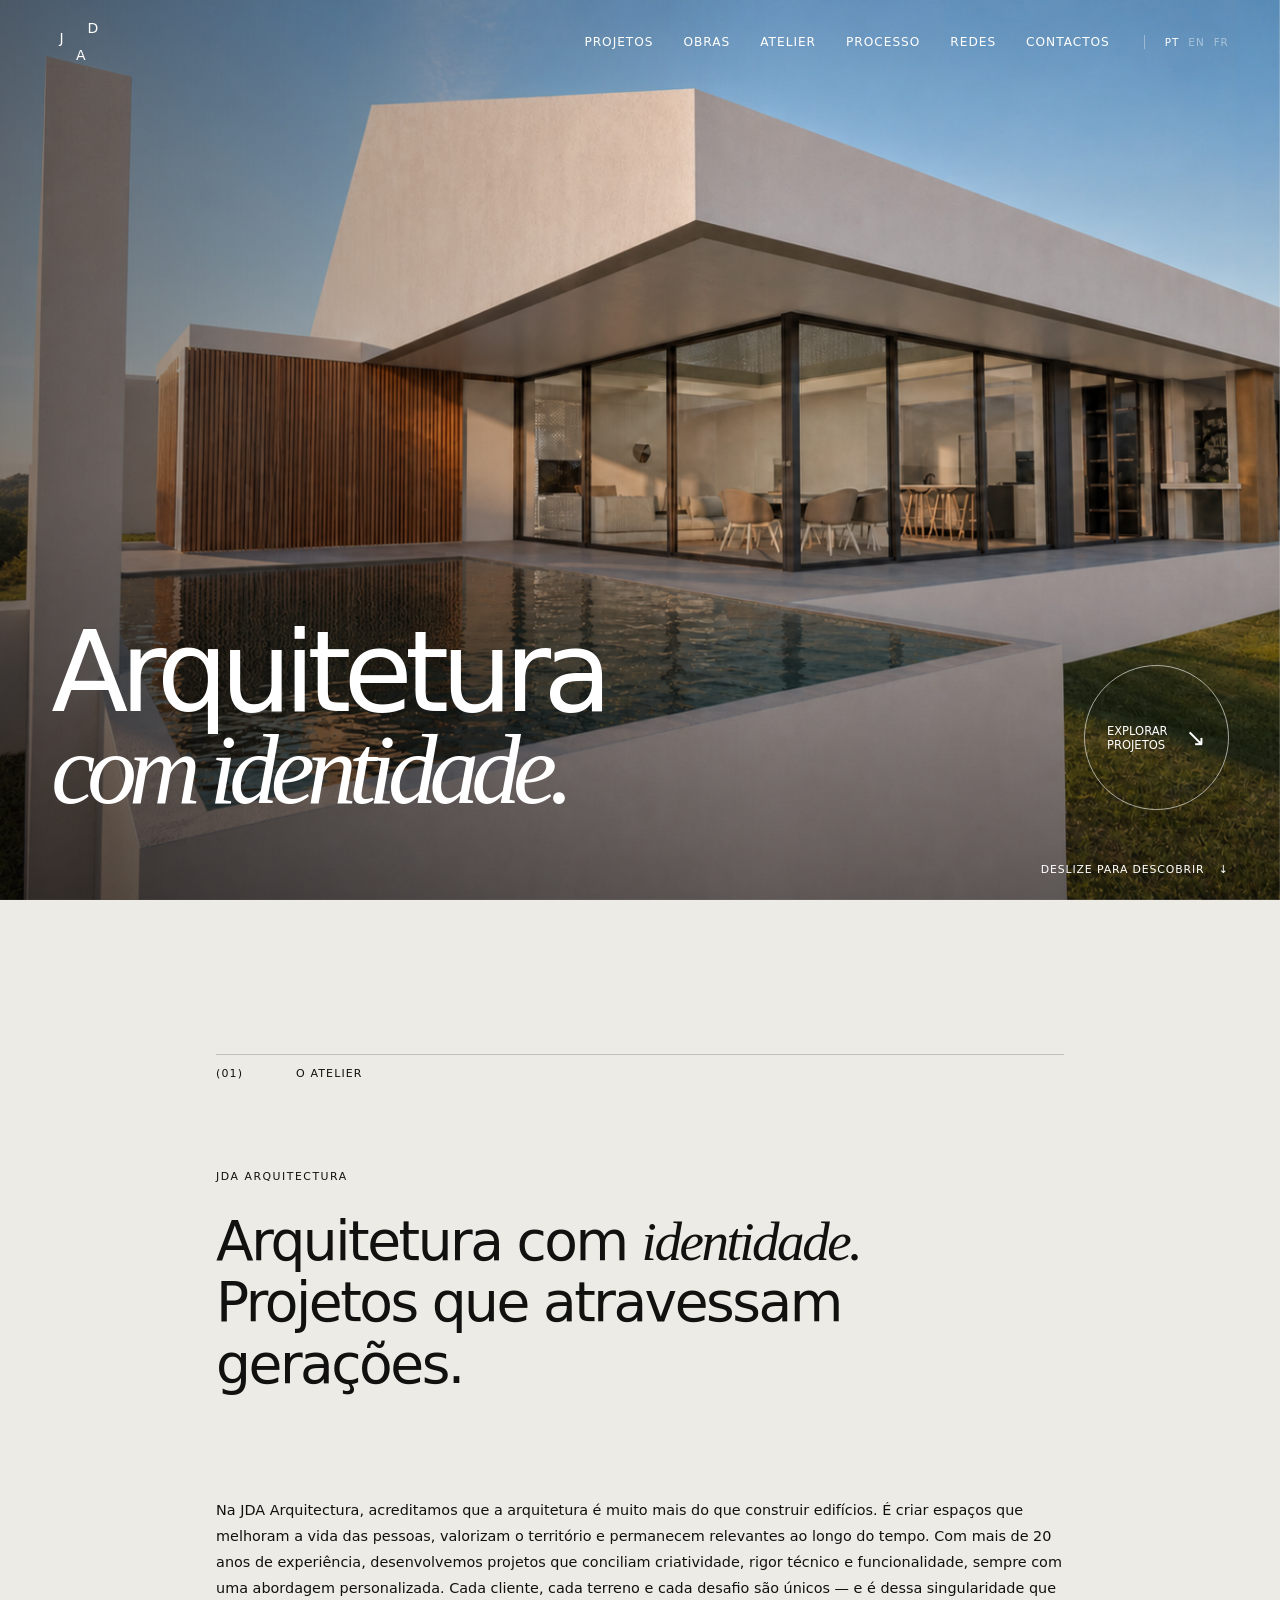
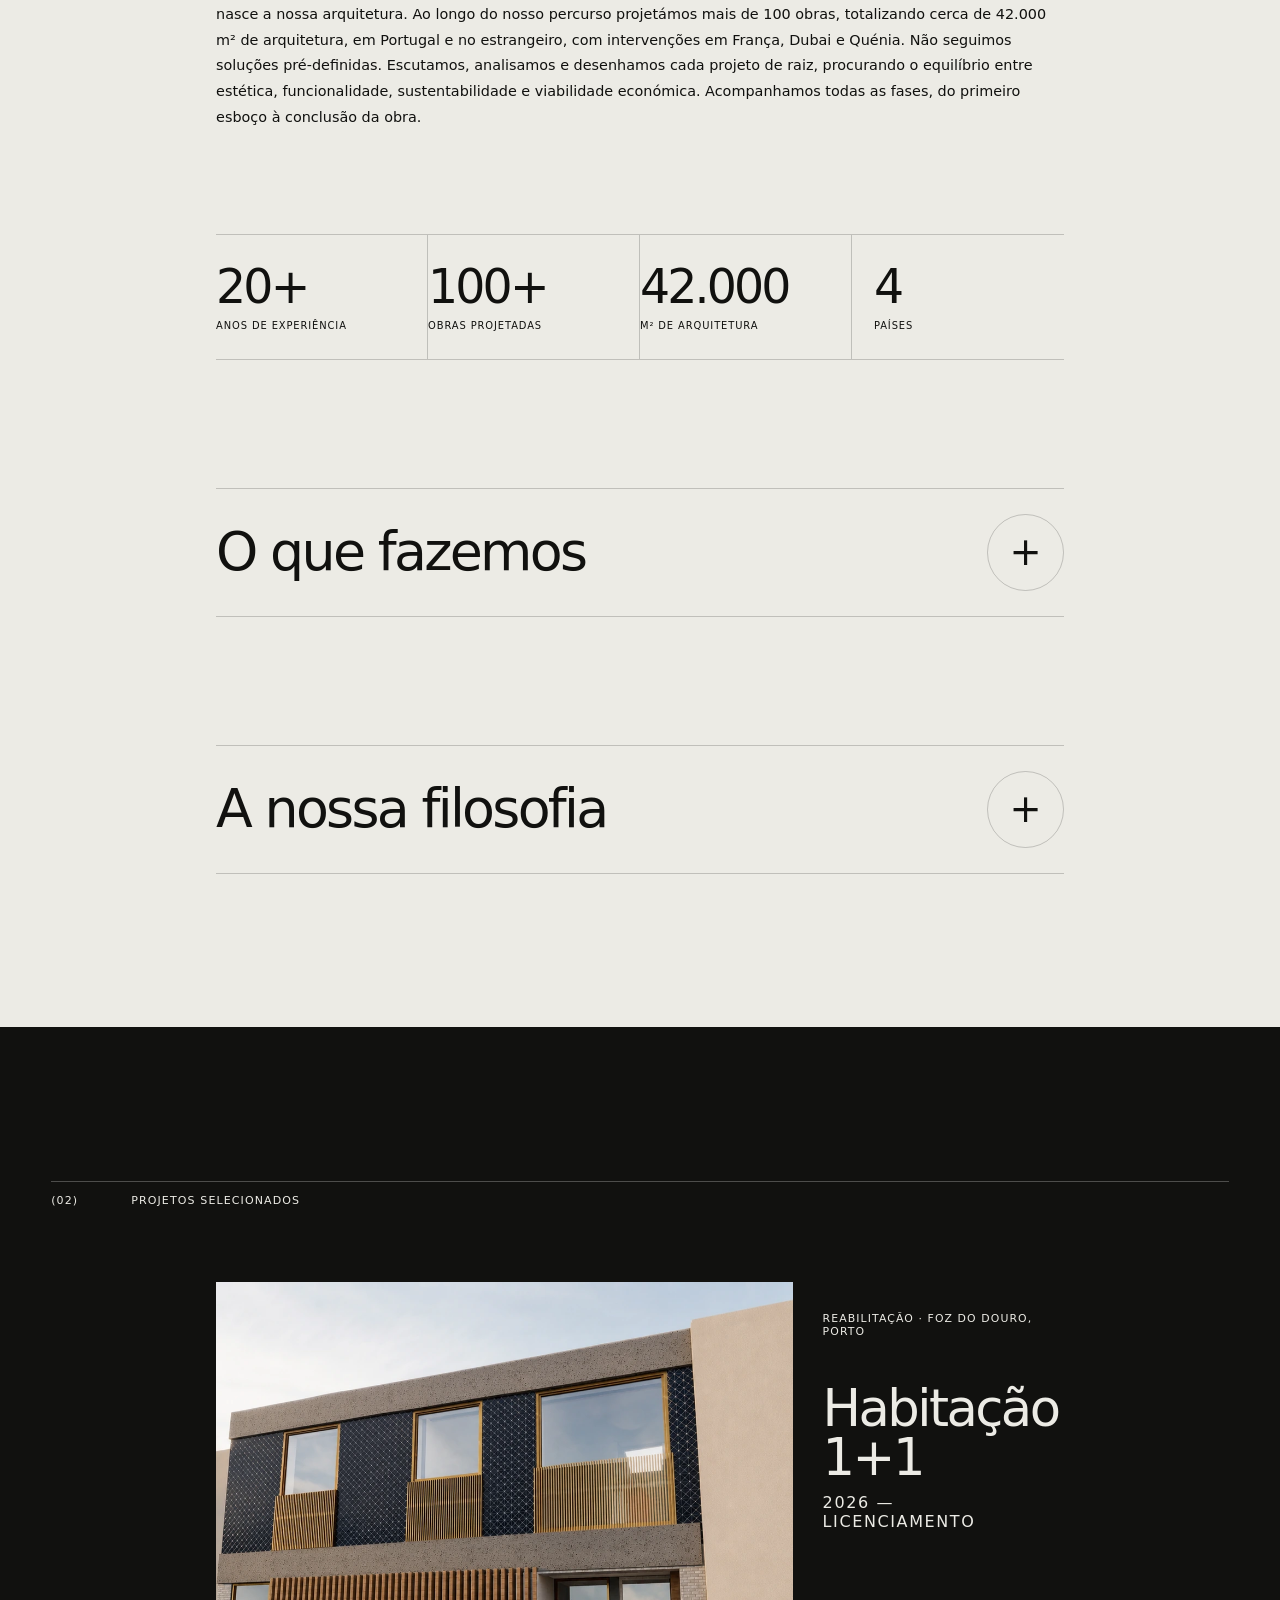
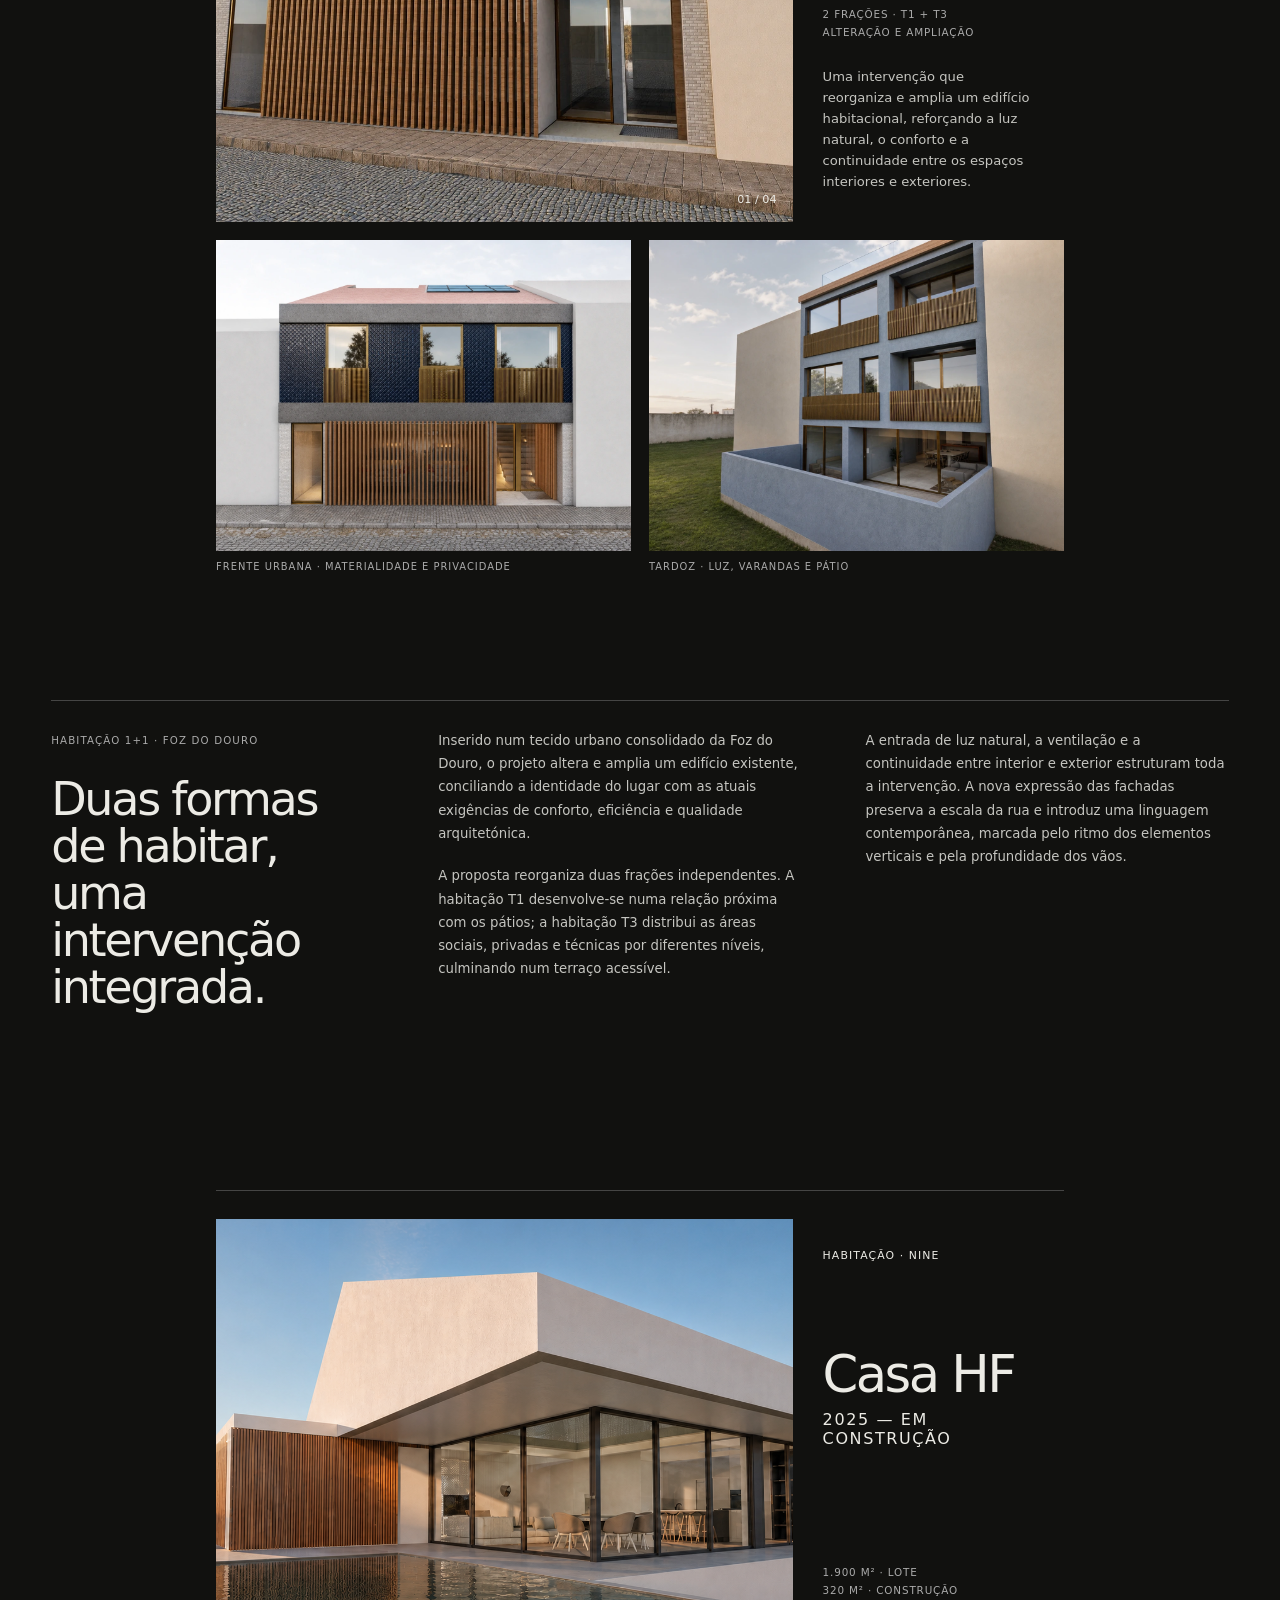
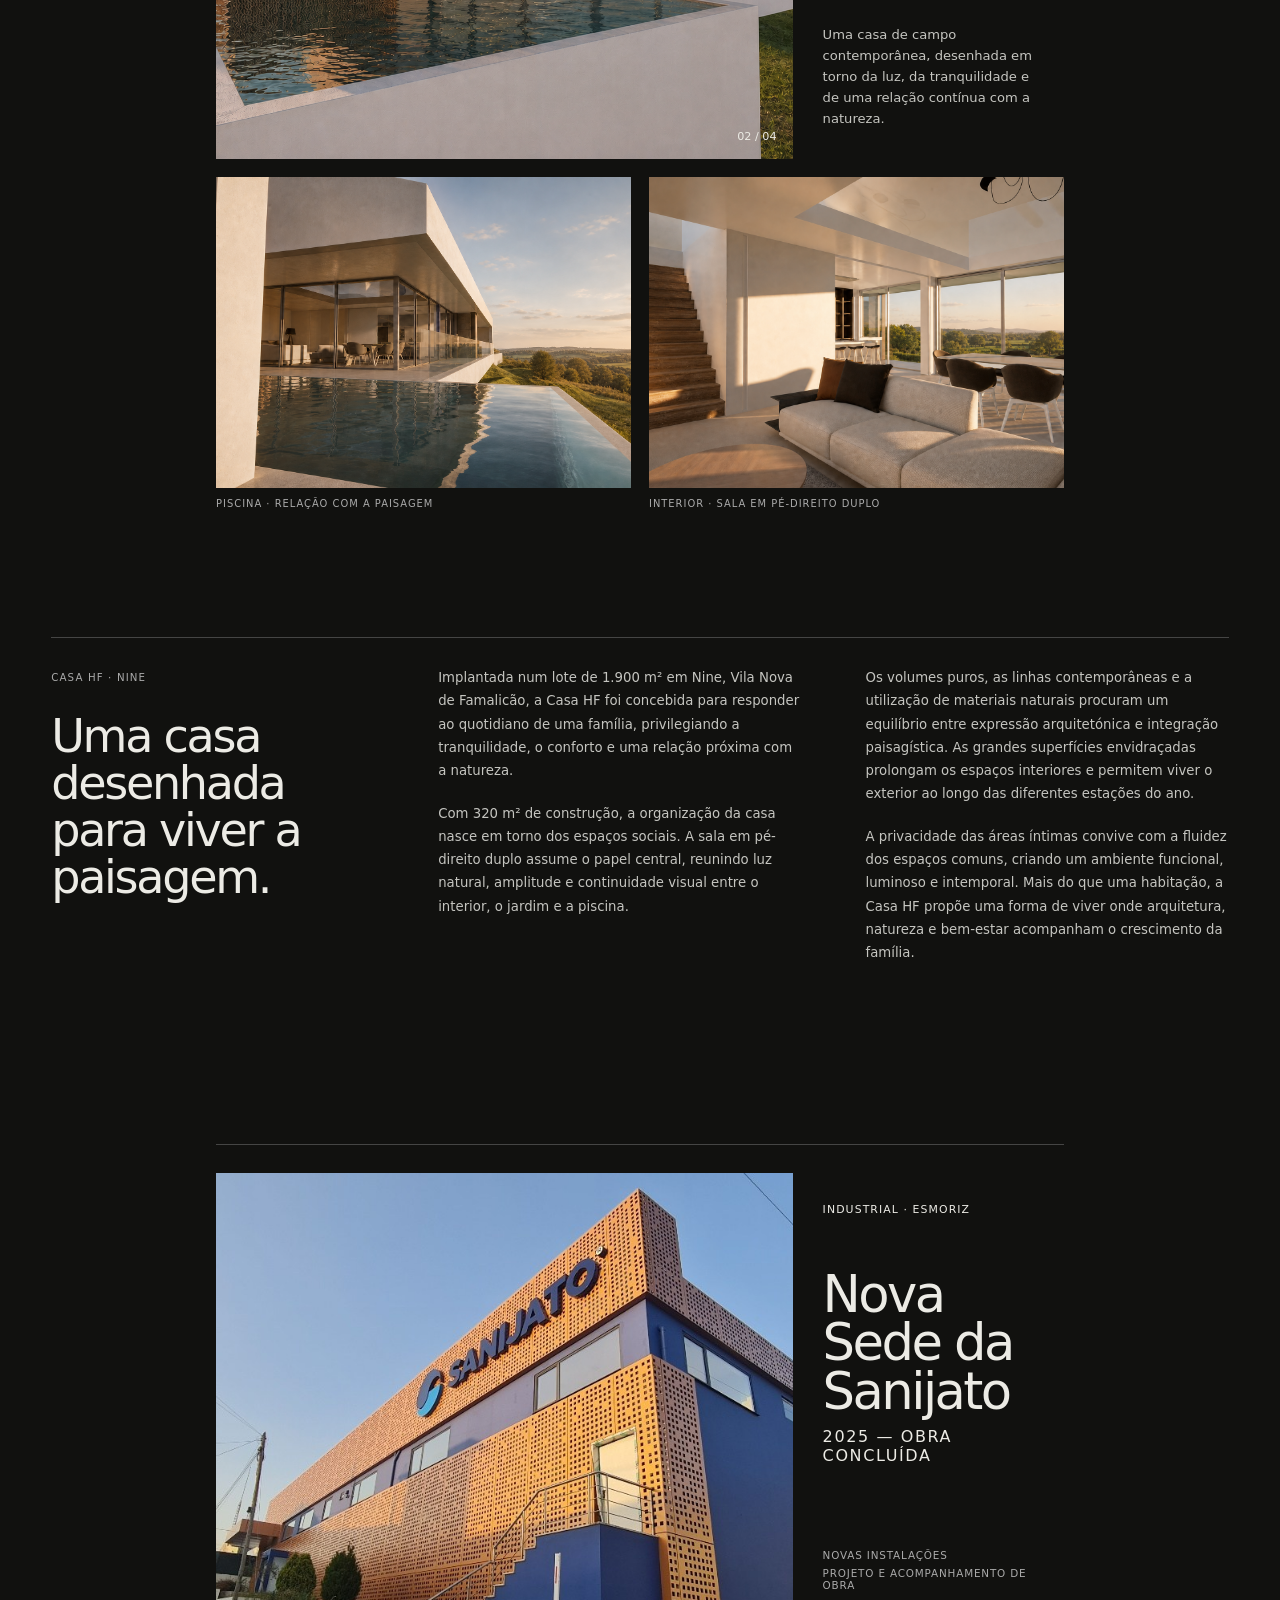
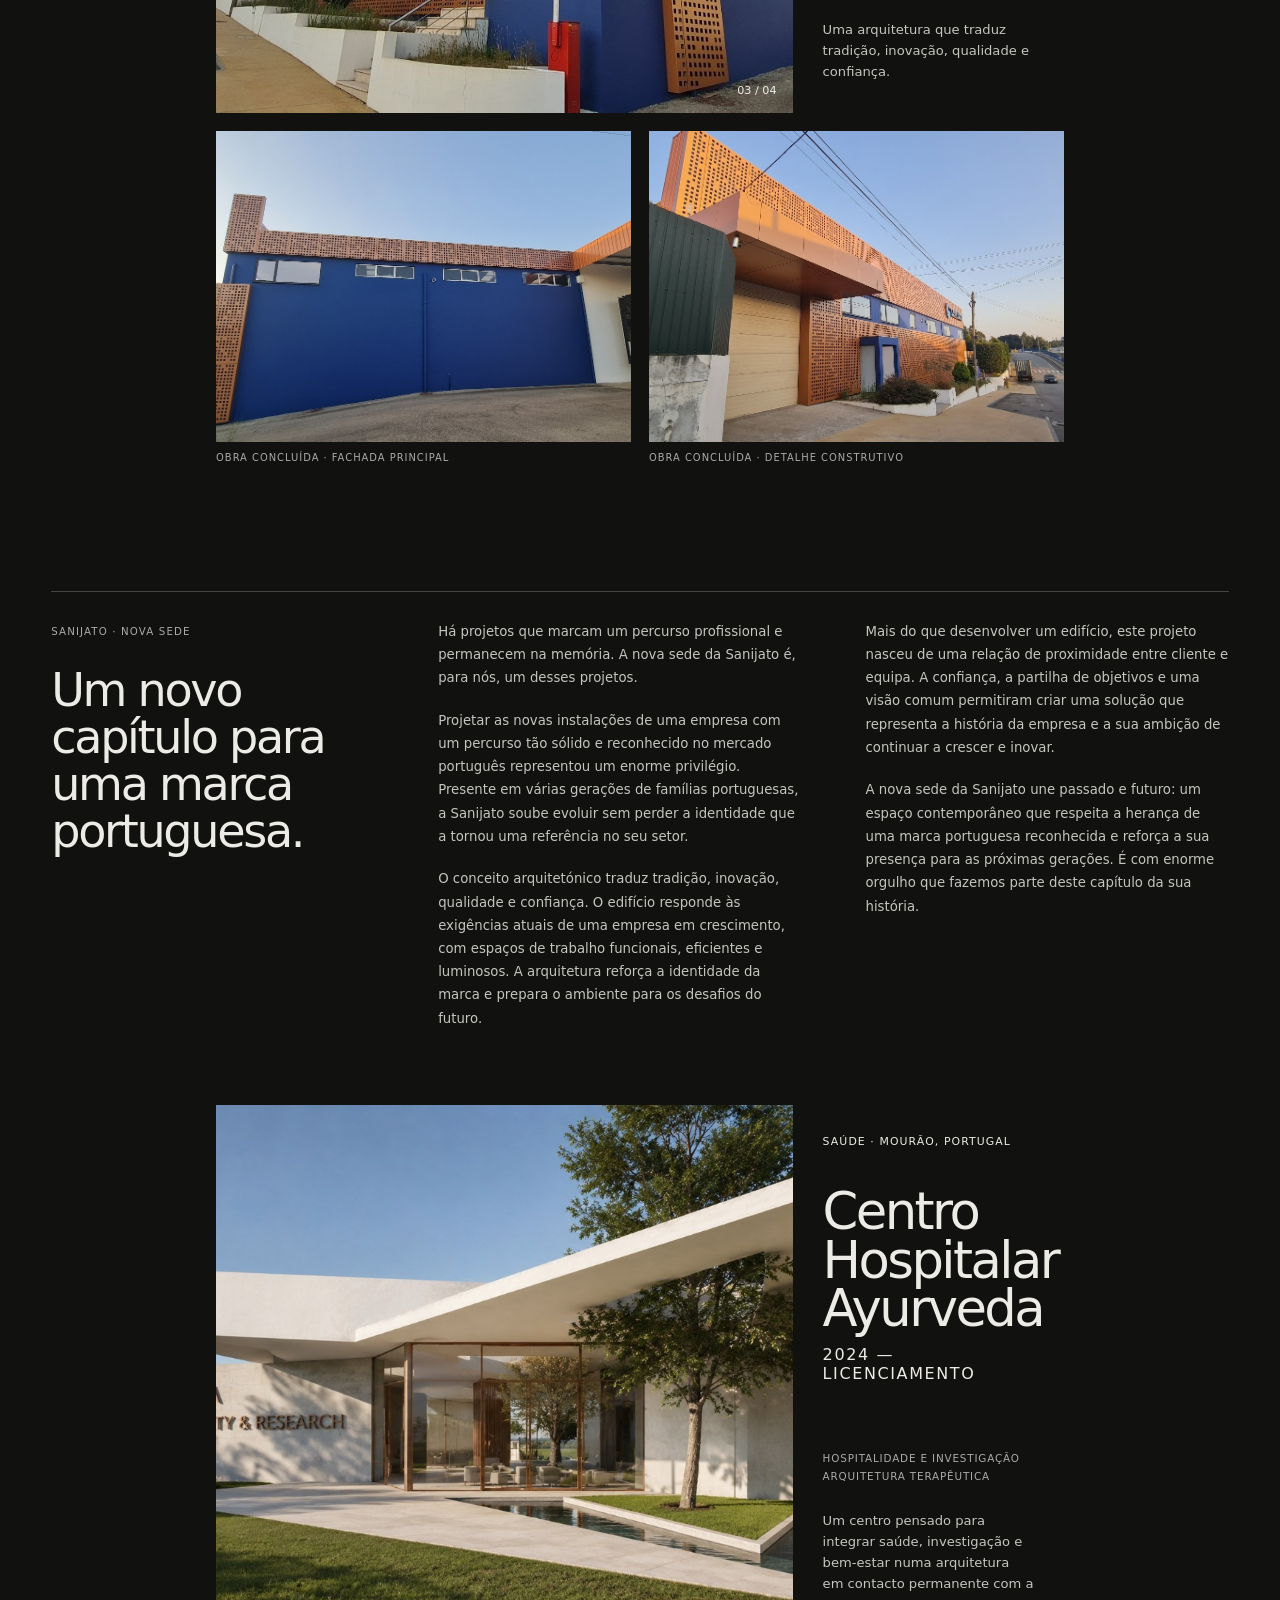
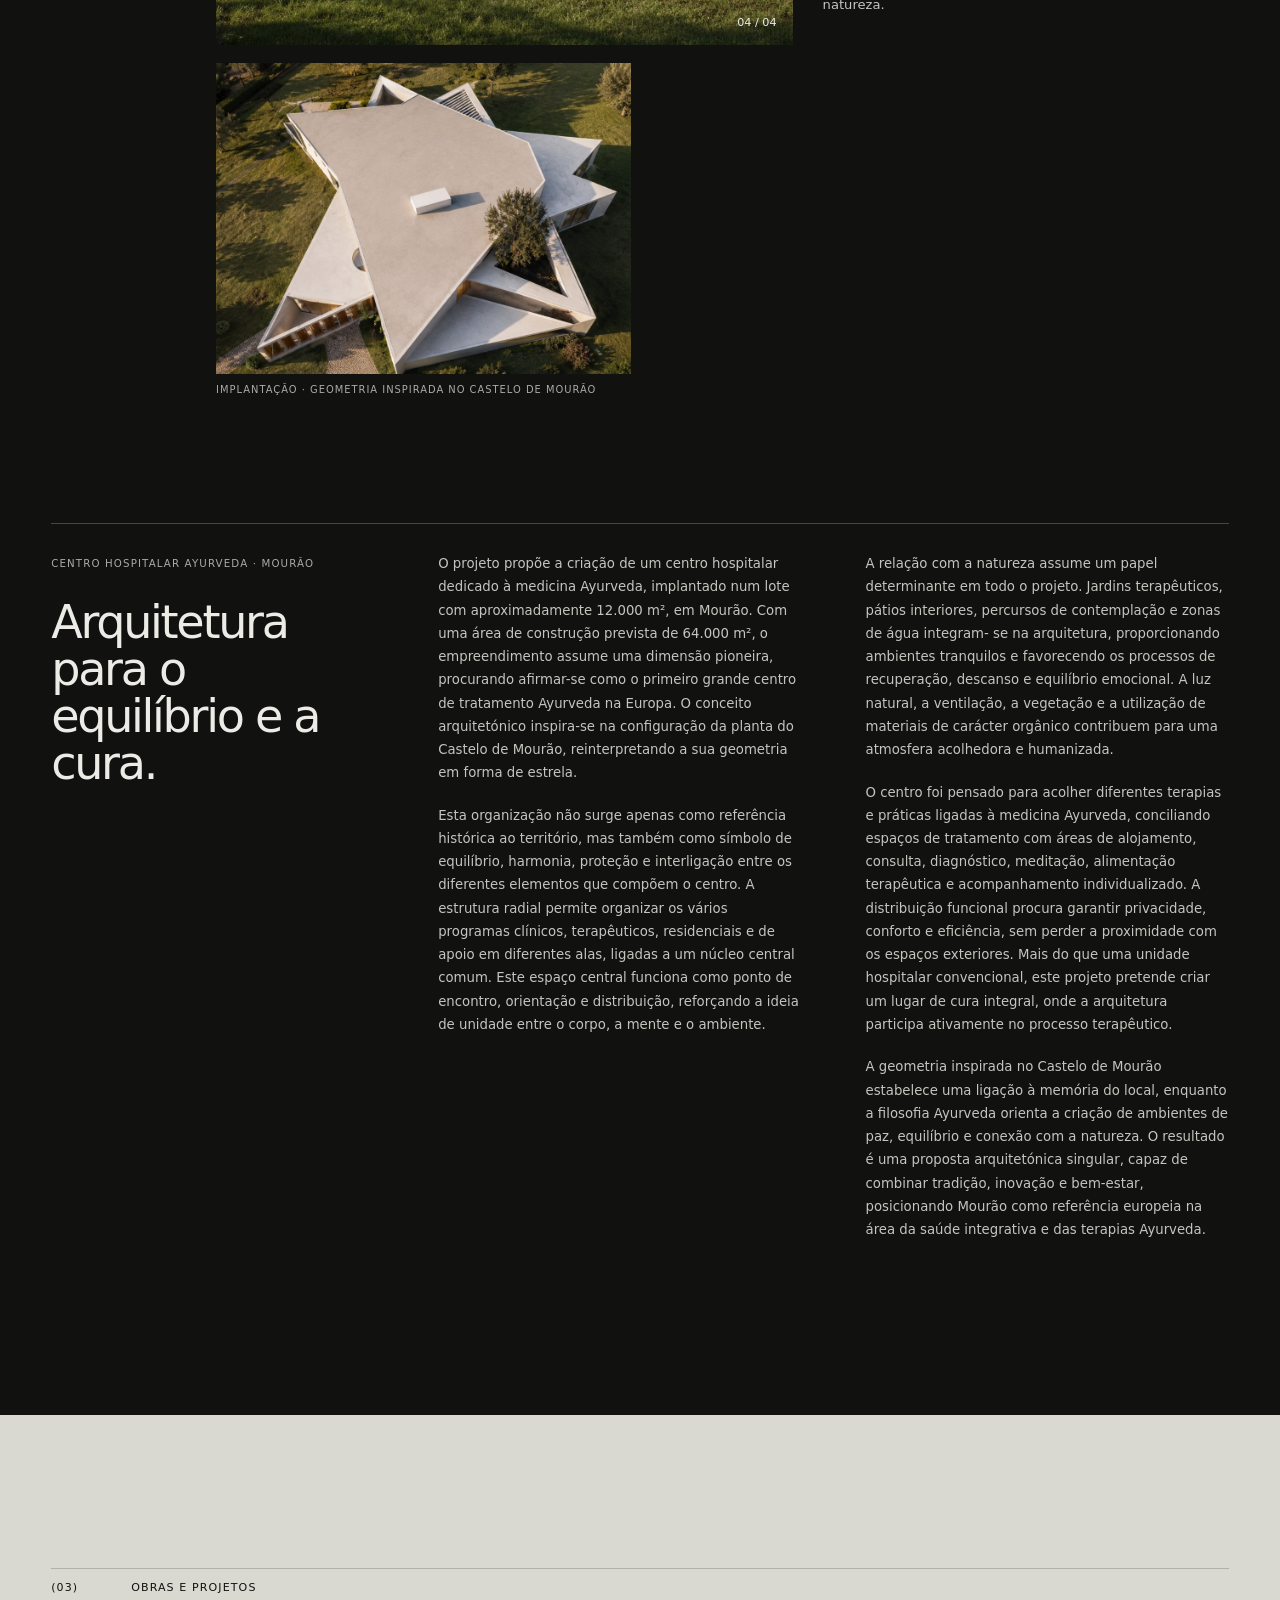
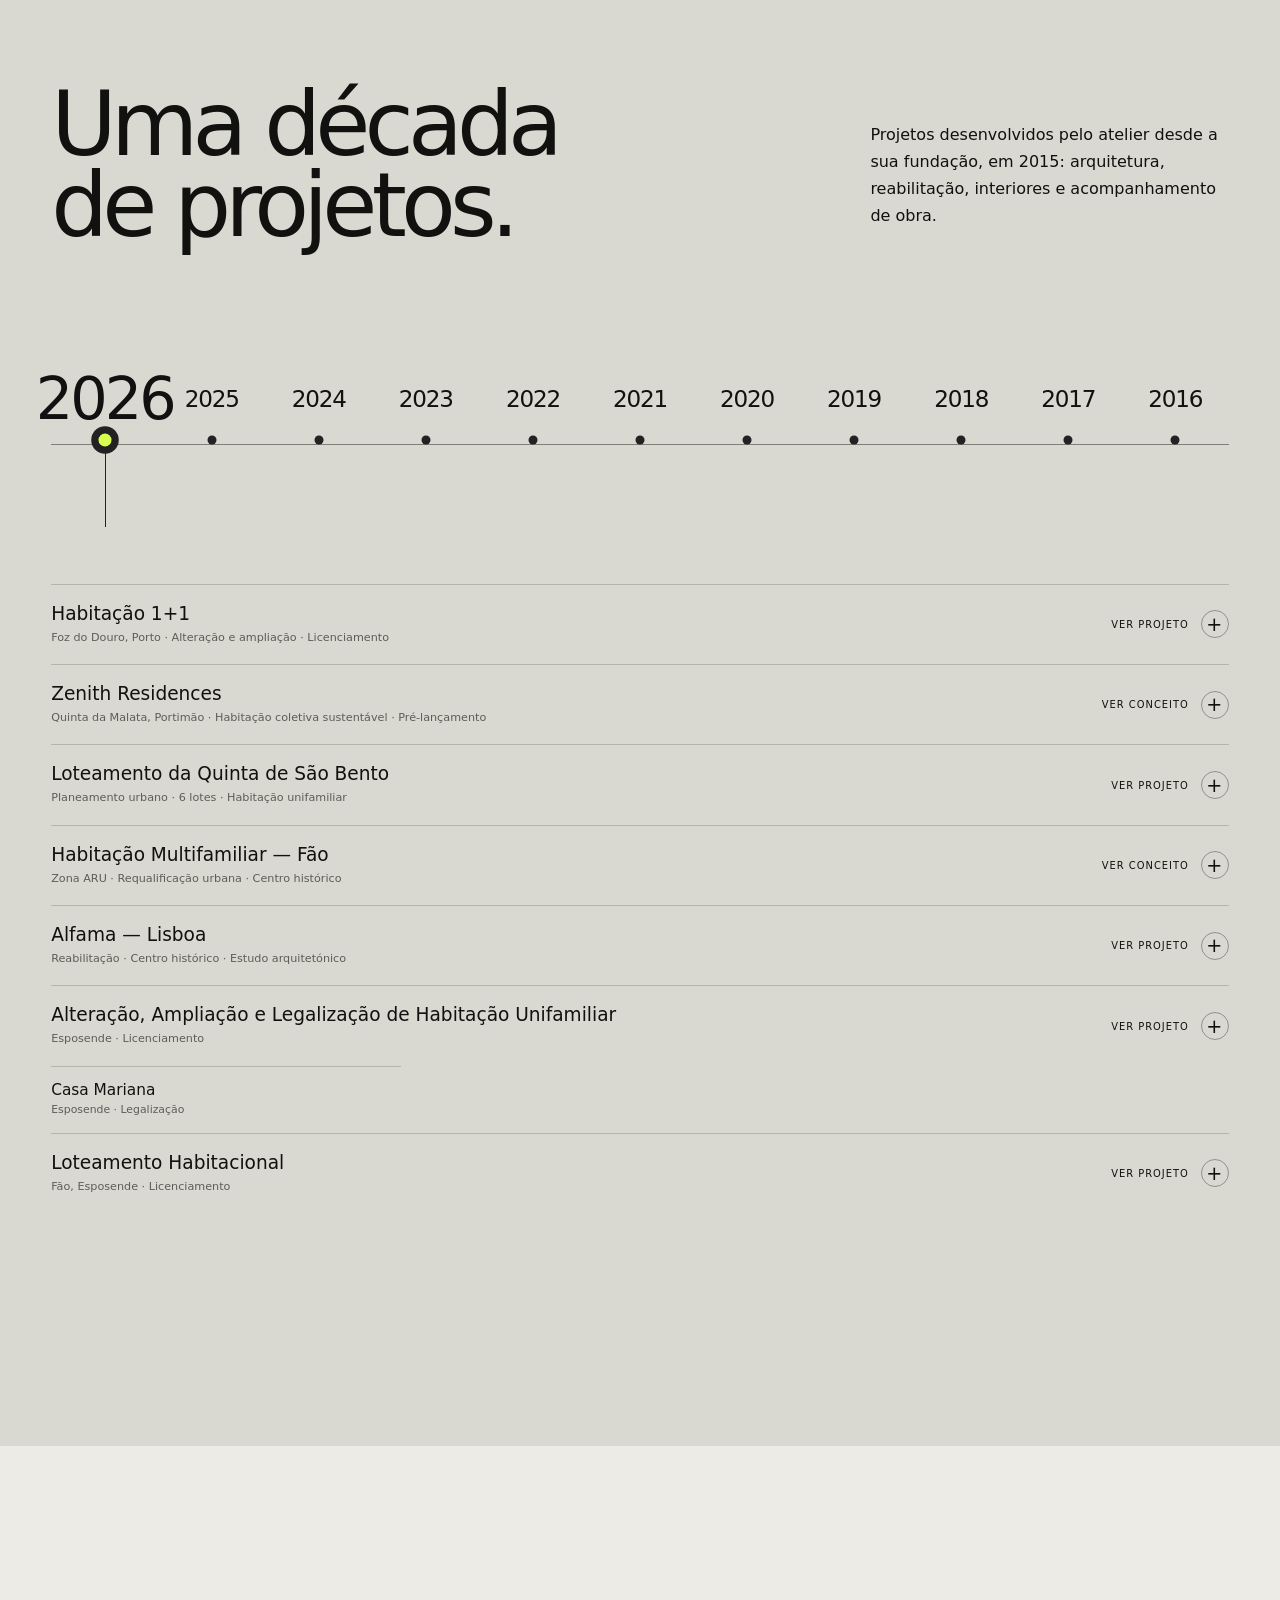
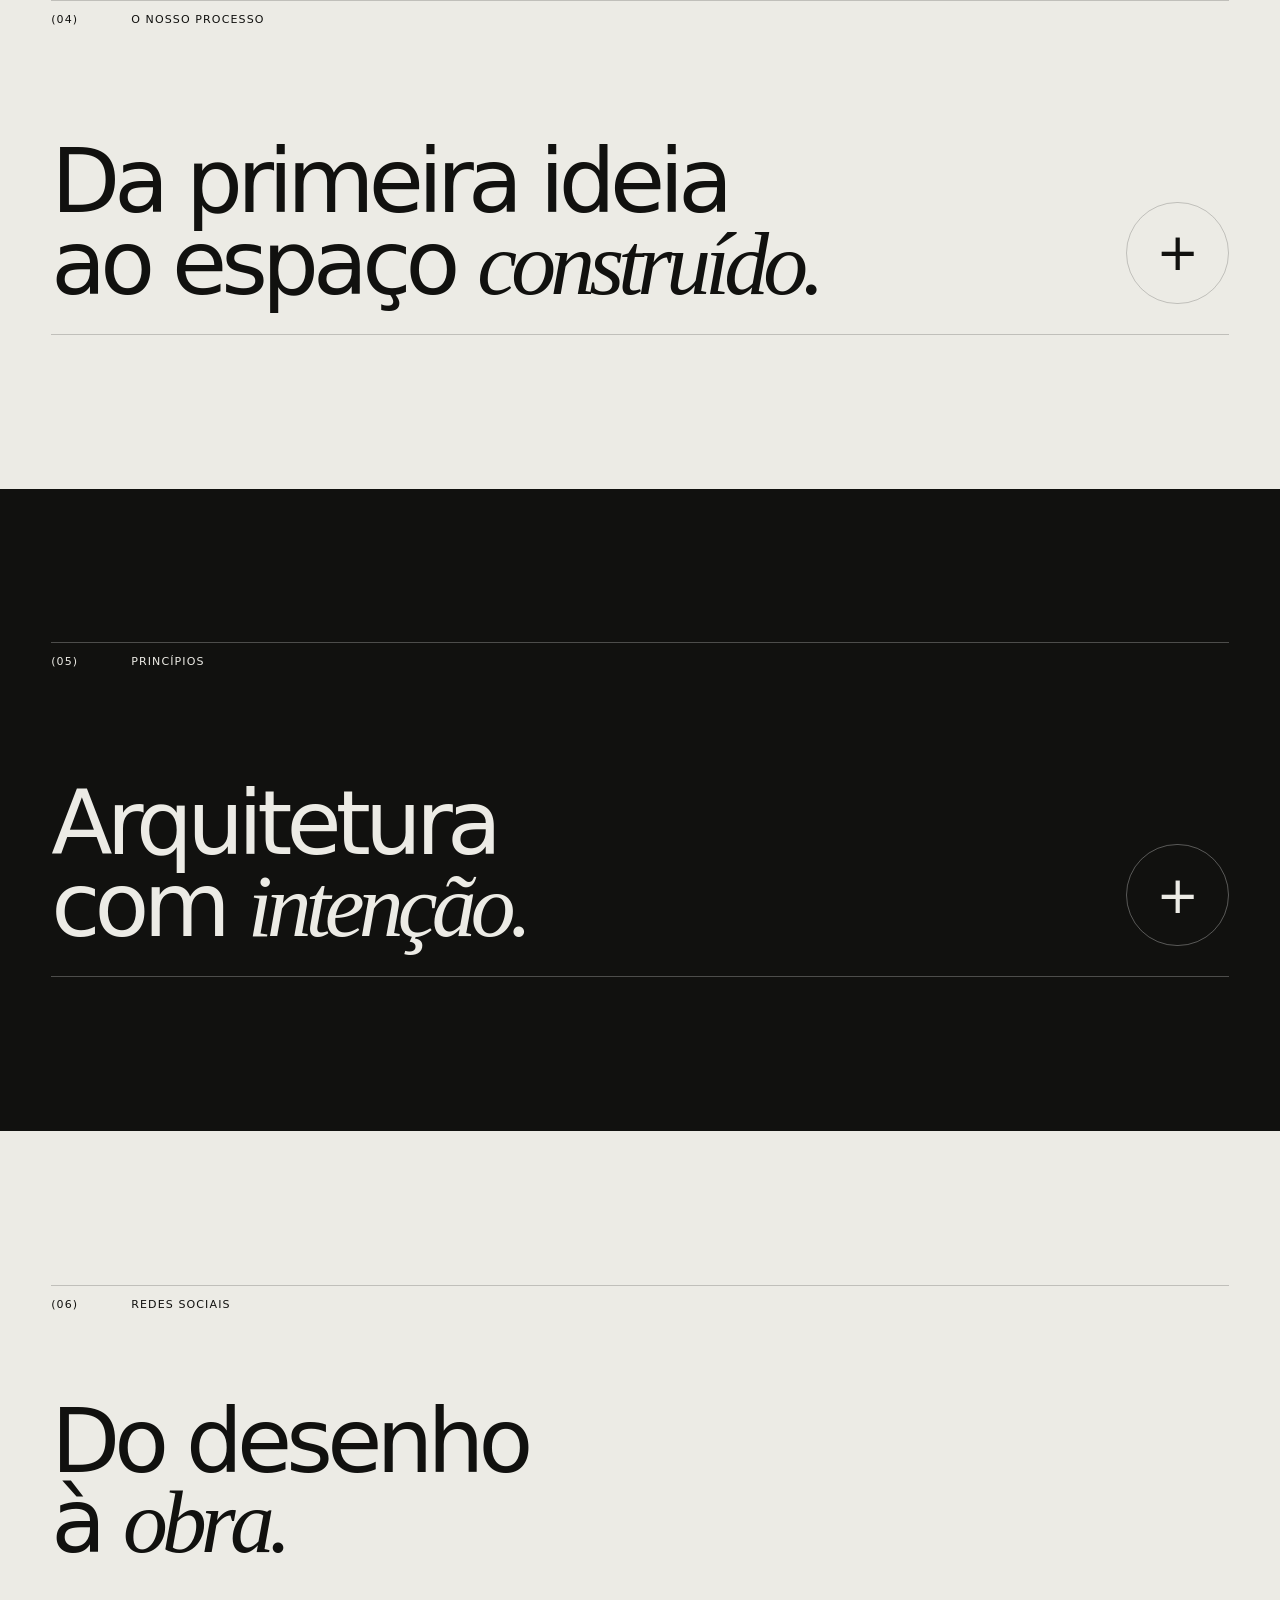
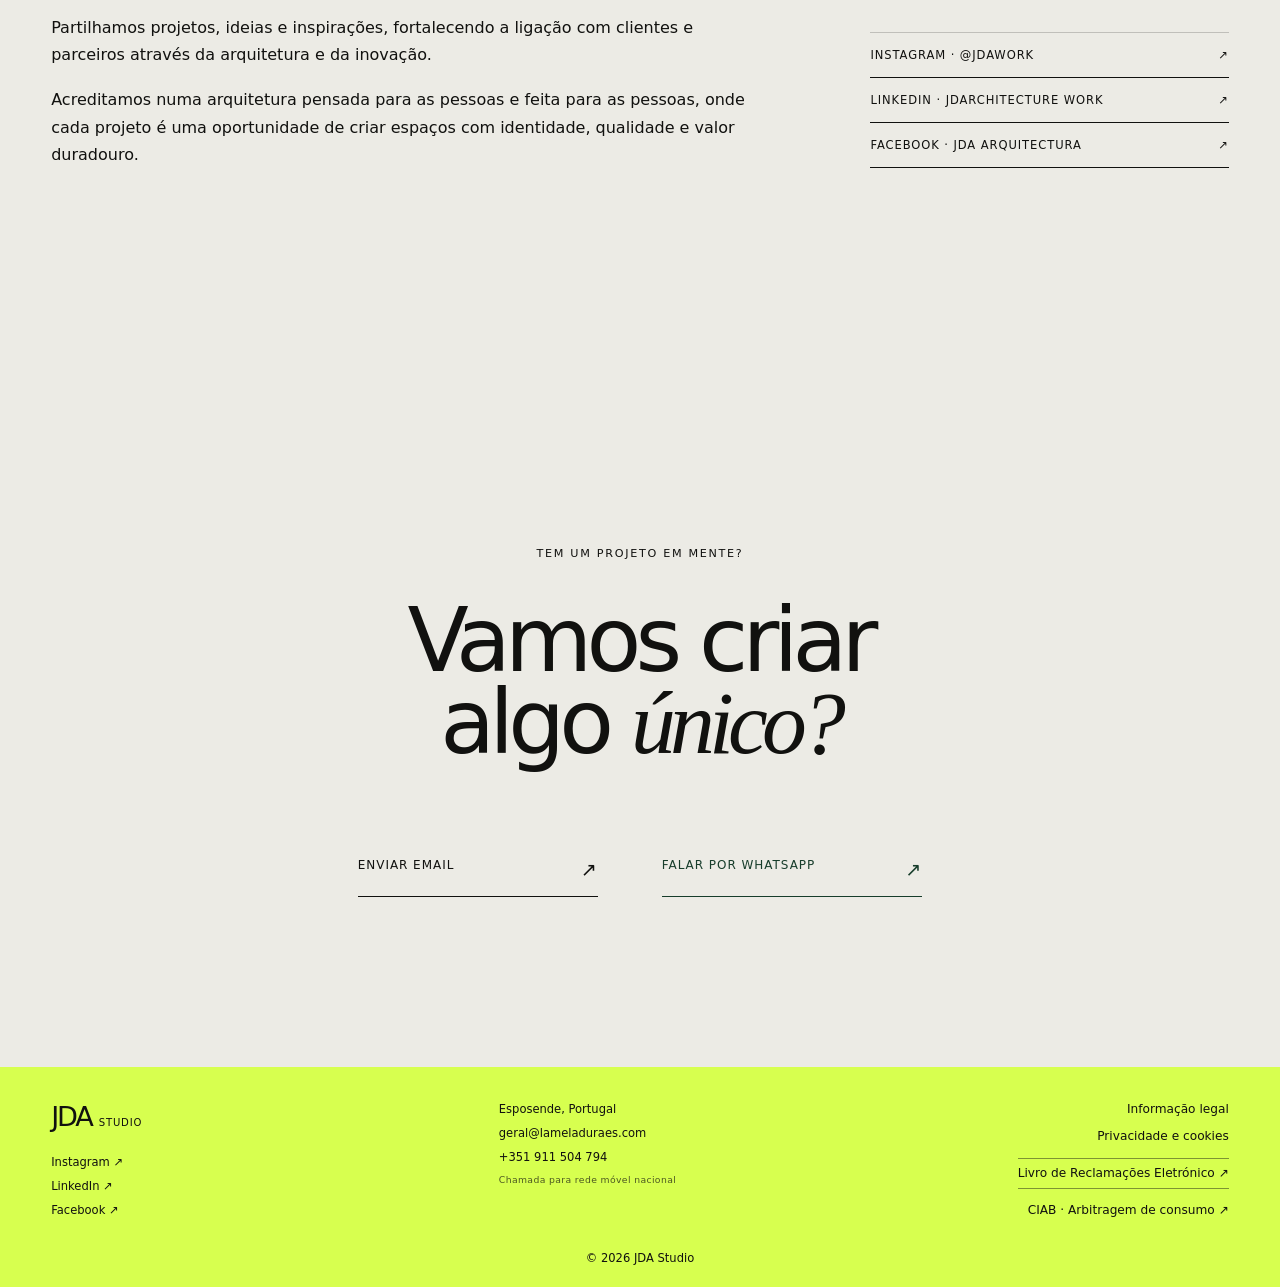
==== commit a4415cb4: "Atualização SEO e Google Analytics" ====
--- a/index.html
+++ b/index.html
@@ -9,10 +9,26 @@
   <link rel="alternate" hreflang="pt-PT" href="index.html">
   <link rel="alternate" hreflang="en" href="index-en.html">
   <link rel="alternate" hreflang="fr" href="index-fr.html">
+  <link rel="canonical" href="https://jda.pt/">
+  <meta property="og:type" content="website">
+  <meta property="og:url" content="https://jda.pt/">
+  <meta property="og:site_name" content="JDA Studio">
+  <meta property="og:title" content="JDA Studio">
+  <meta property="og:description" content="Arquitetura contemporânea em Portugal.">
+  <meta name="twitter:card" content="summary_large_image">
   <meta name="referrer" content="strict-origin-when-cross-origin">
   <link rel="stylesheet" href="styles.css?v=5">
   <link rel="stylesheet" href="timeline-fix.css?v=42">
   <noscript><style>.loader{display:none!important}</style></noscript>
+<!-- Google tag (gtag.js) -->
+<script async src="https://www.googletagmanager.com/gtag/js?id=G-97614TF8QF"></script>
+<script>
+window.dataLayer=window.dataLayer||[];
+function gtag(){dataLayer.push(arguments);}
+gtag('js', new Date());
+gtag('config','G-97614TF8QF');
+</script>
+
 </head>
 <body>
   <a class="skip-link" href="#conteudo">Saltar para o conteúdo</a>
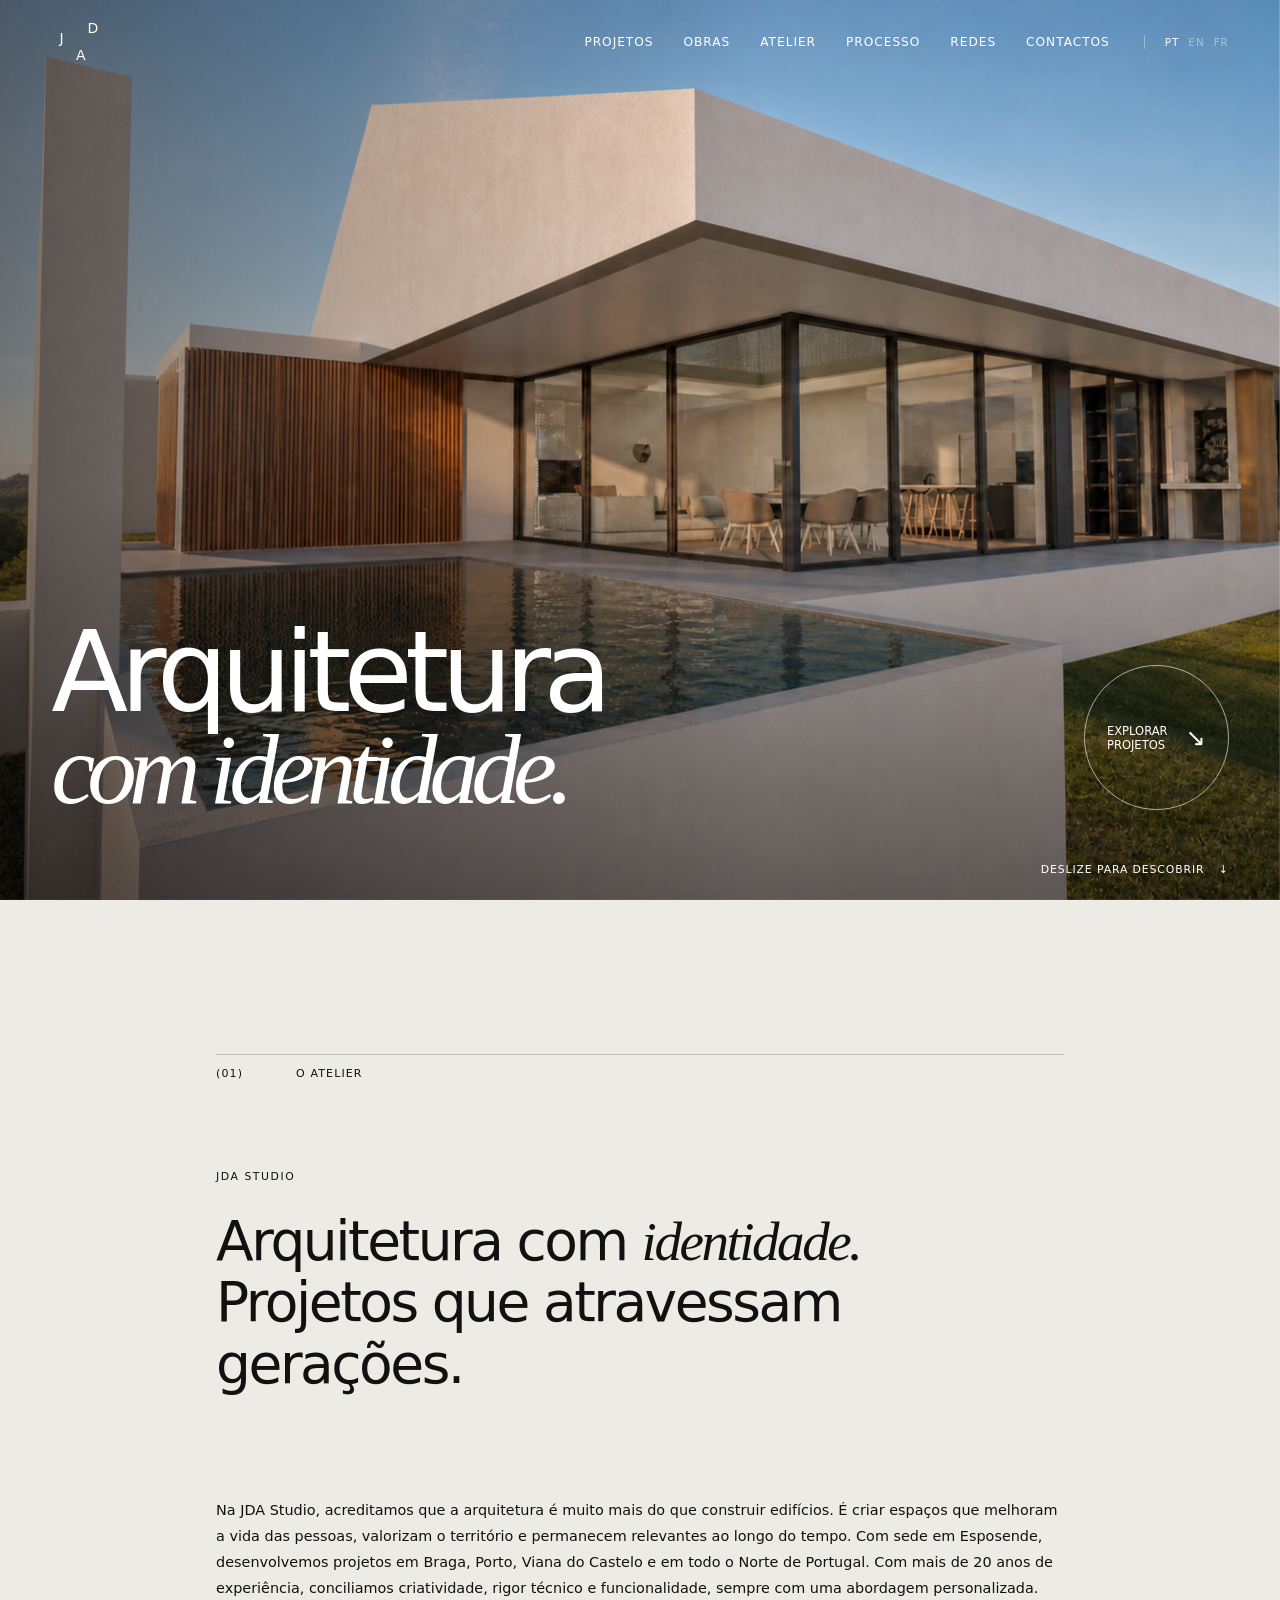
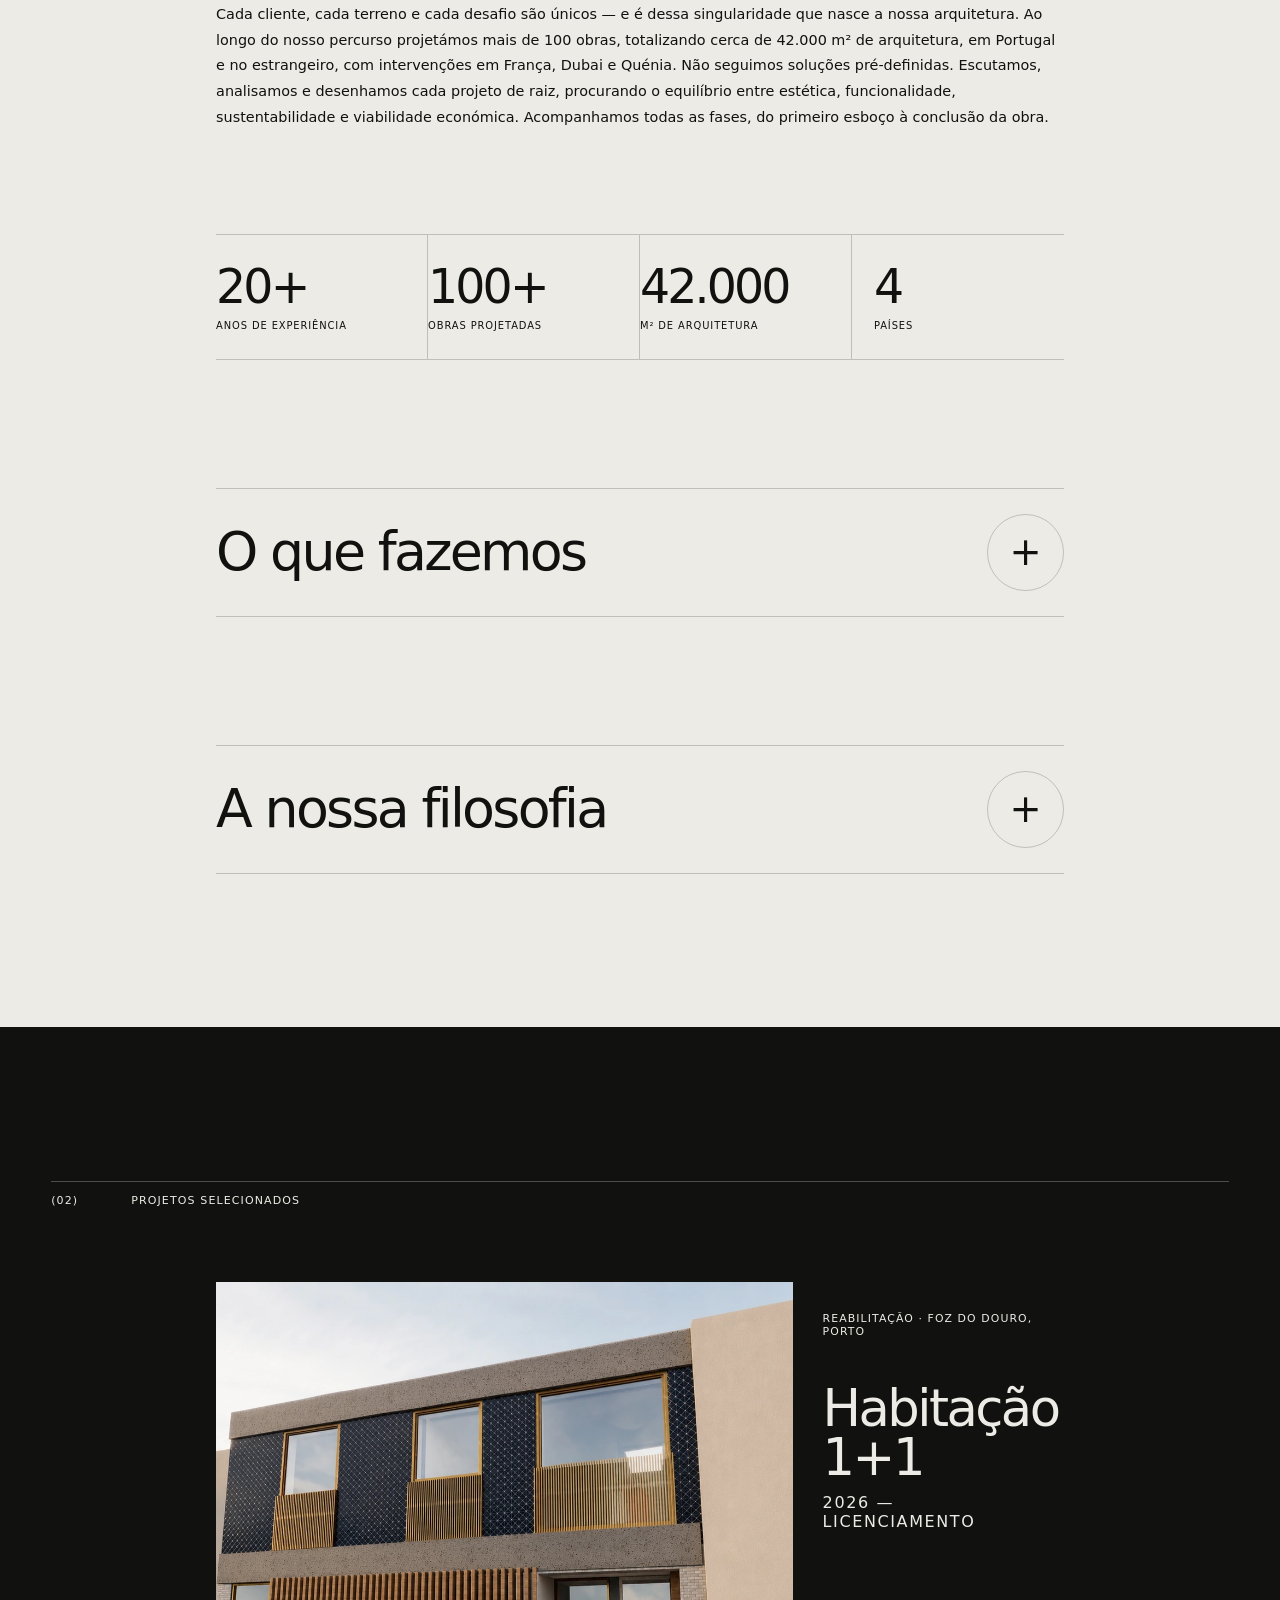
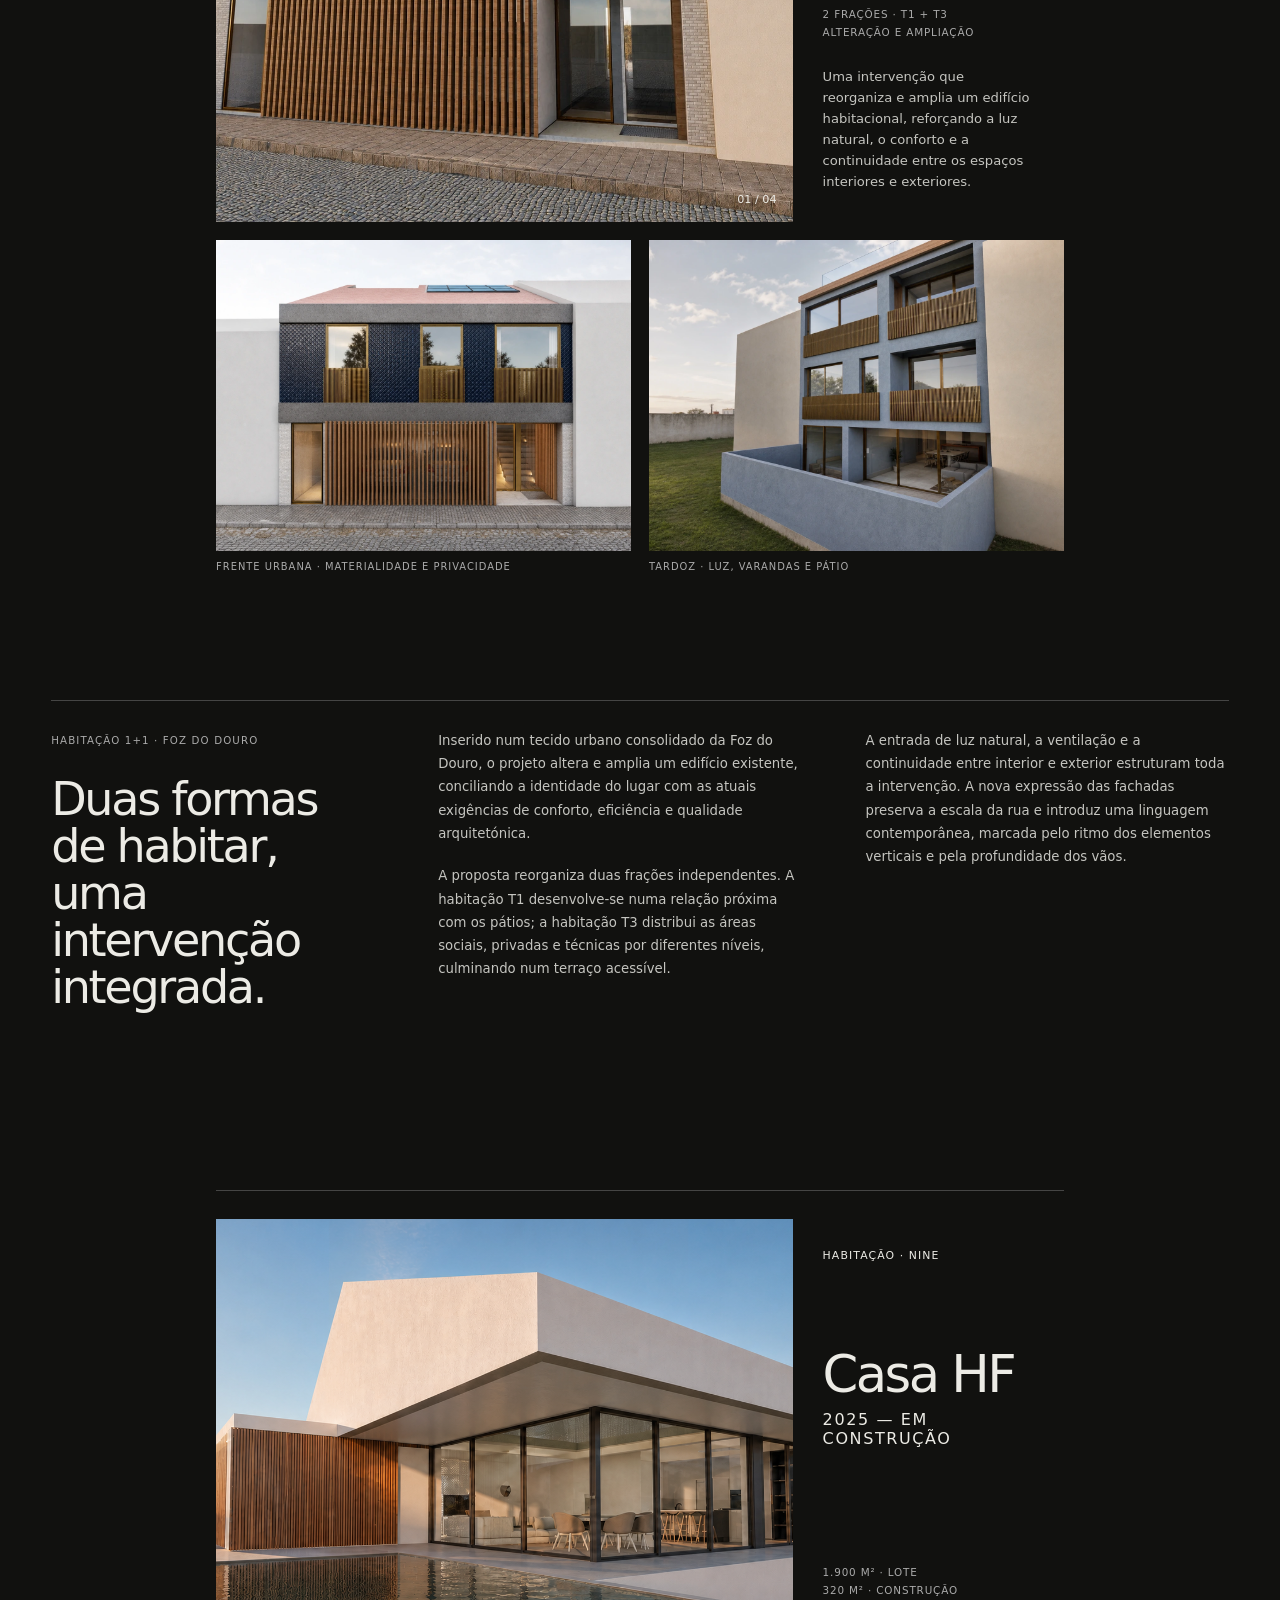
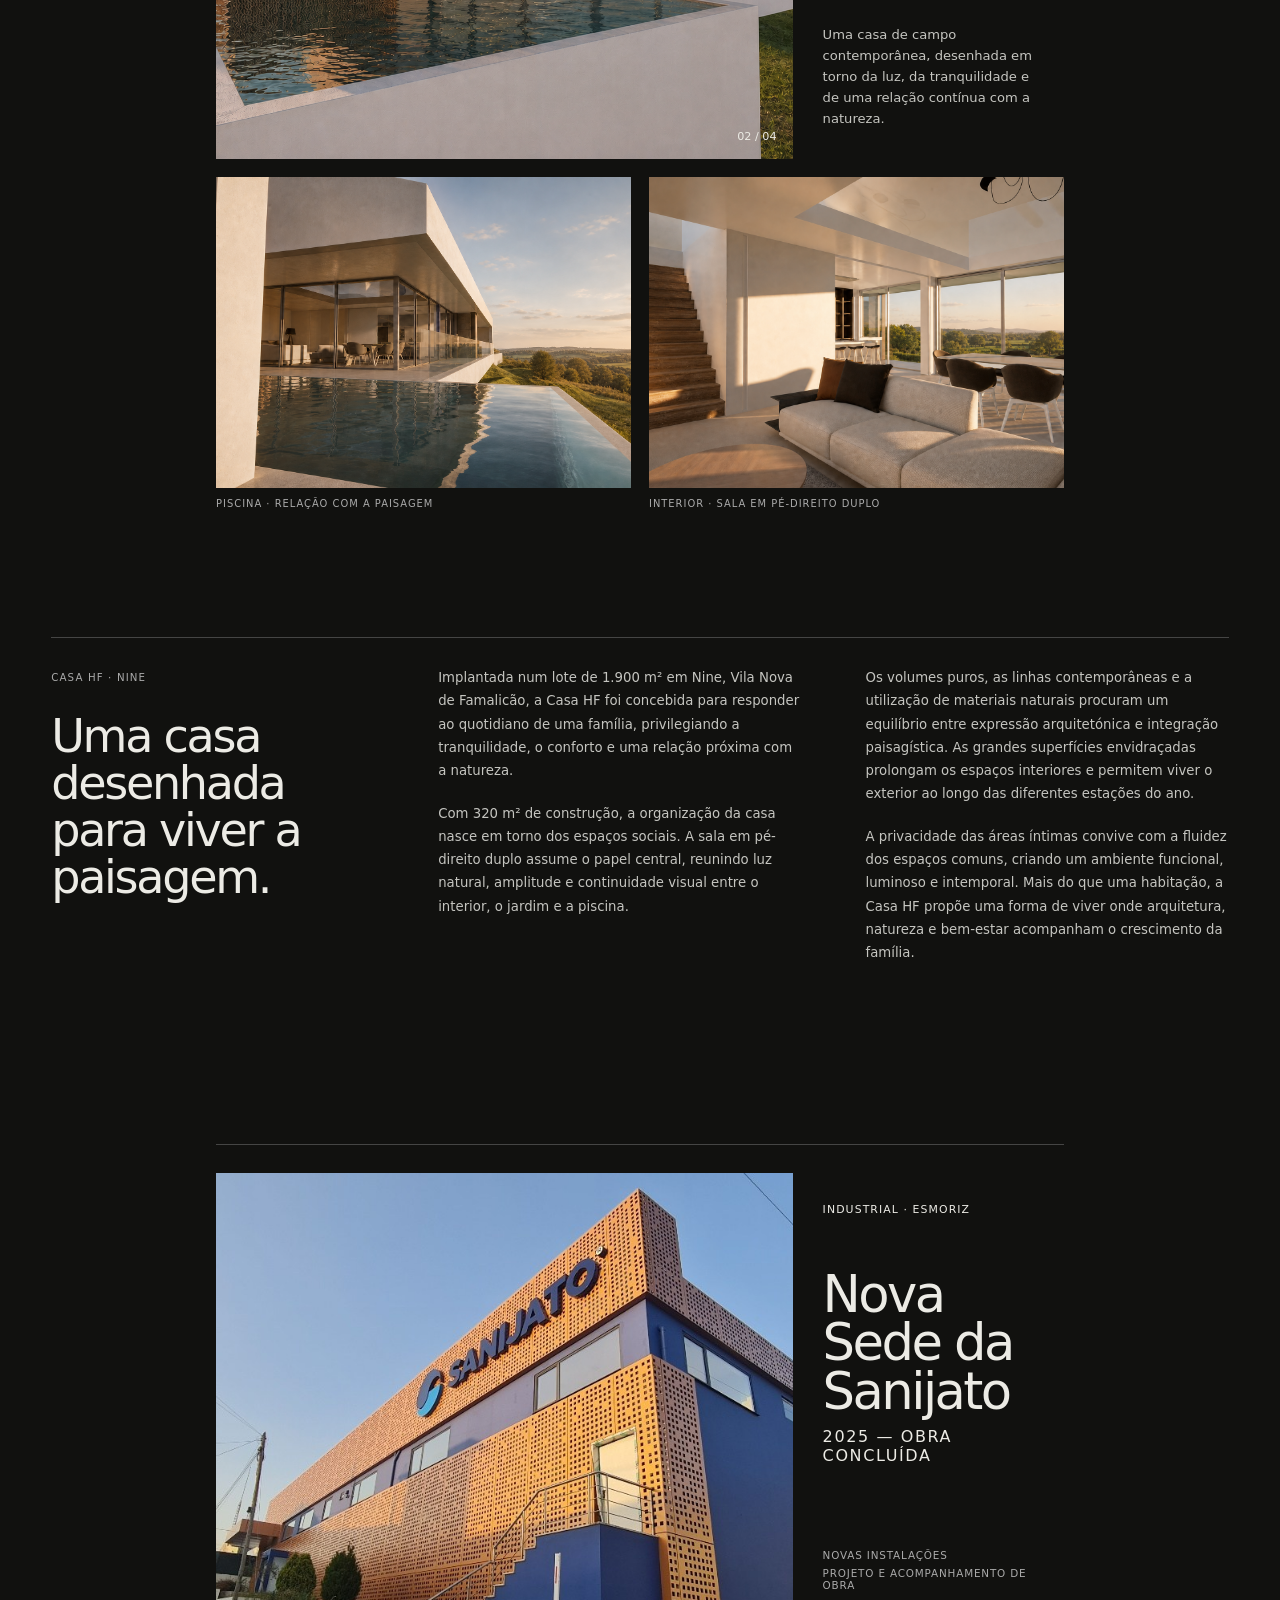
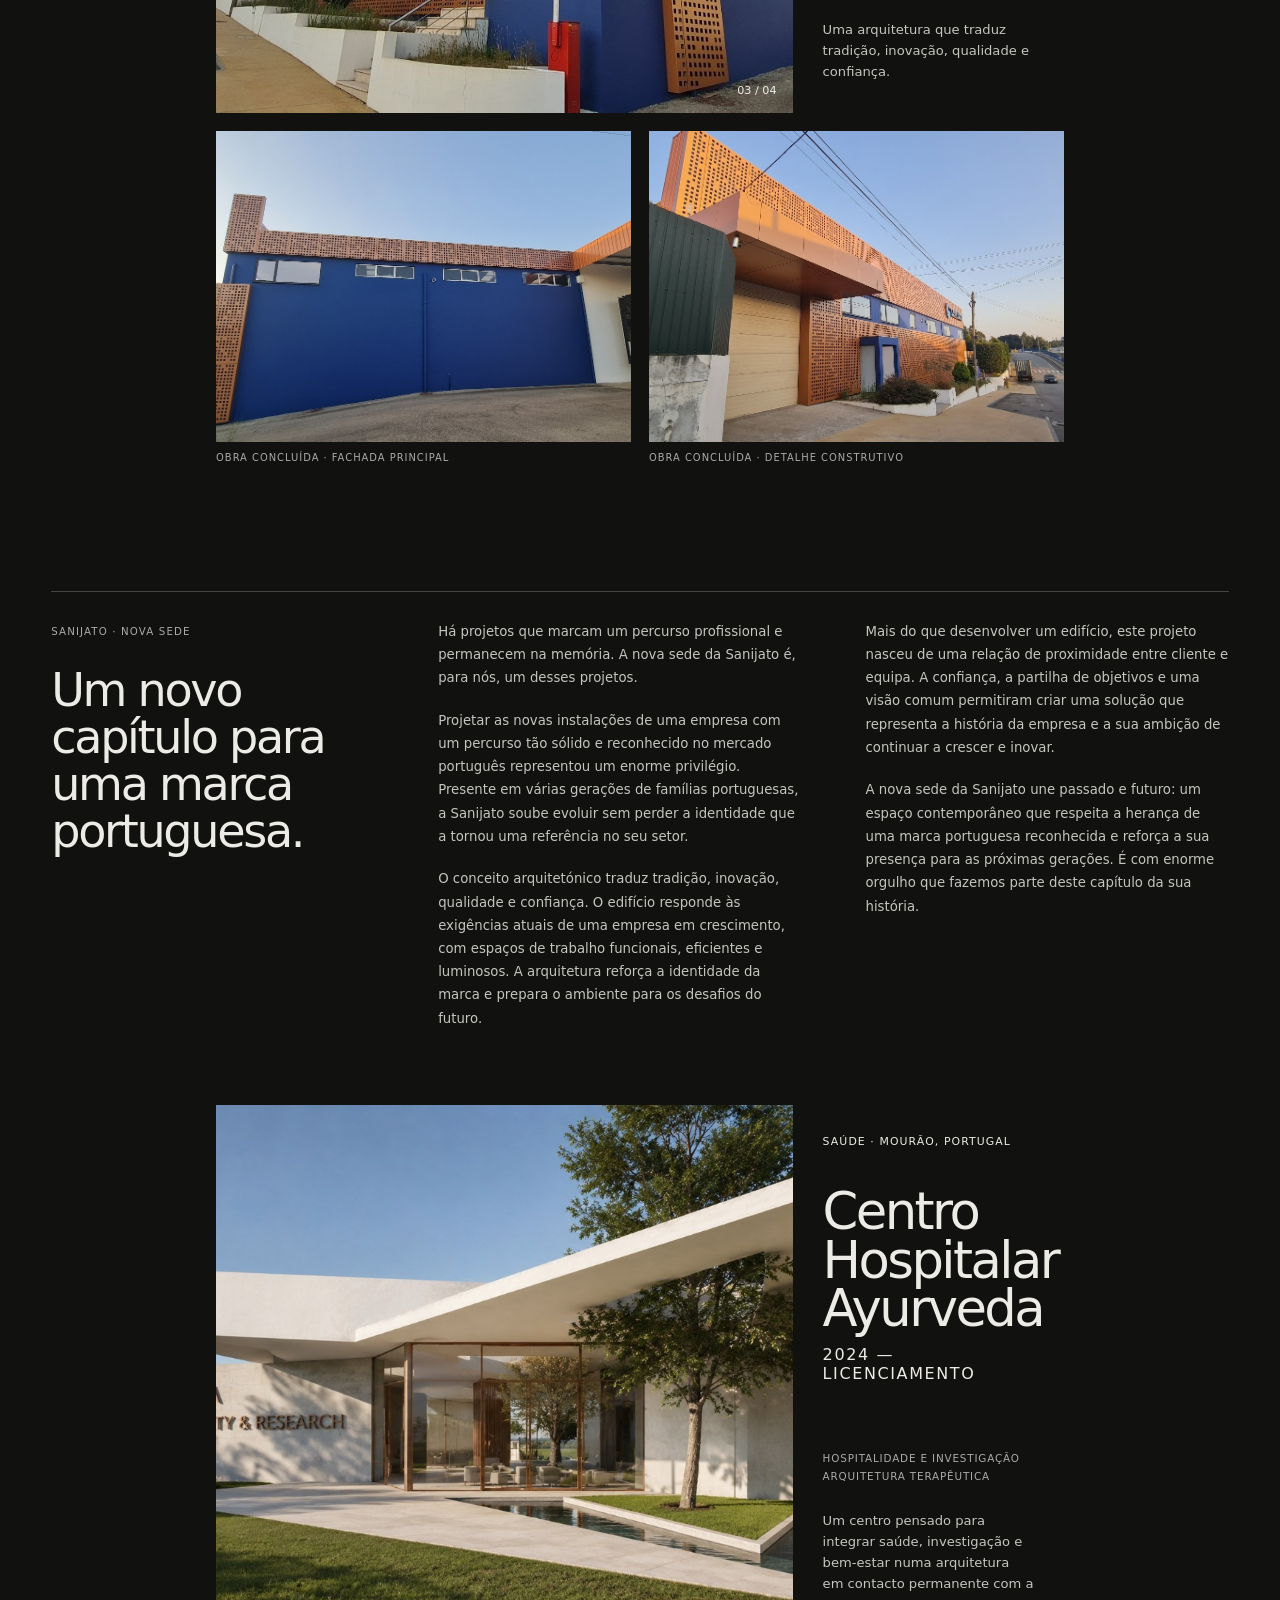
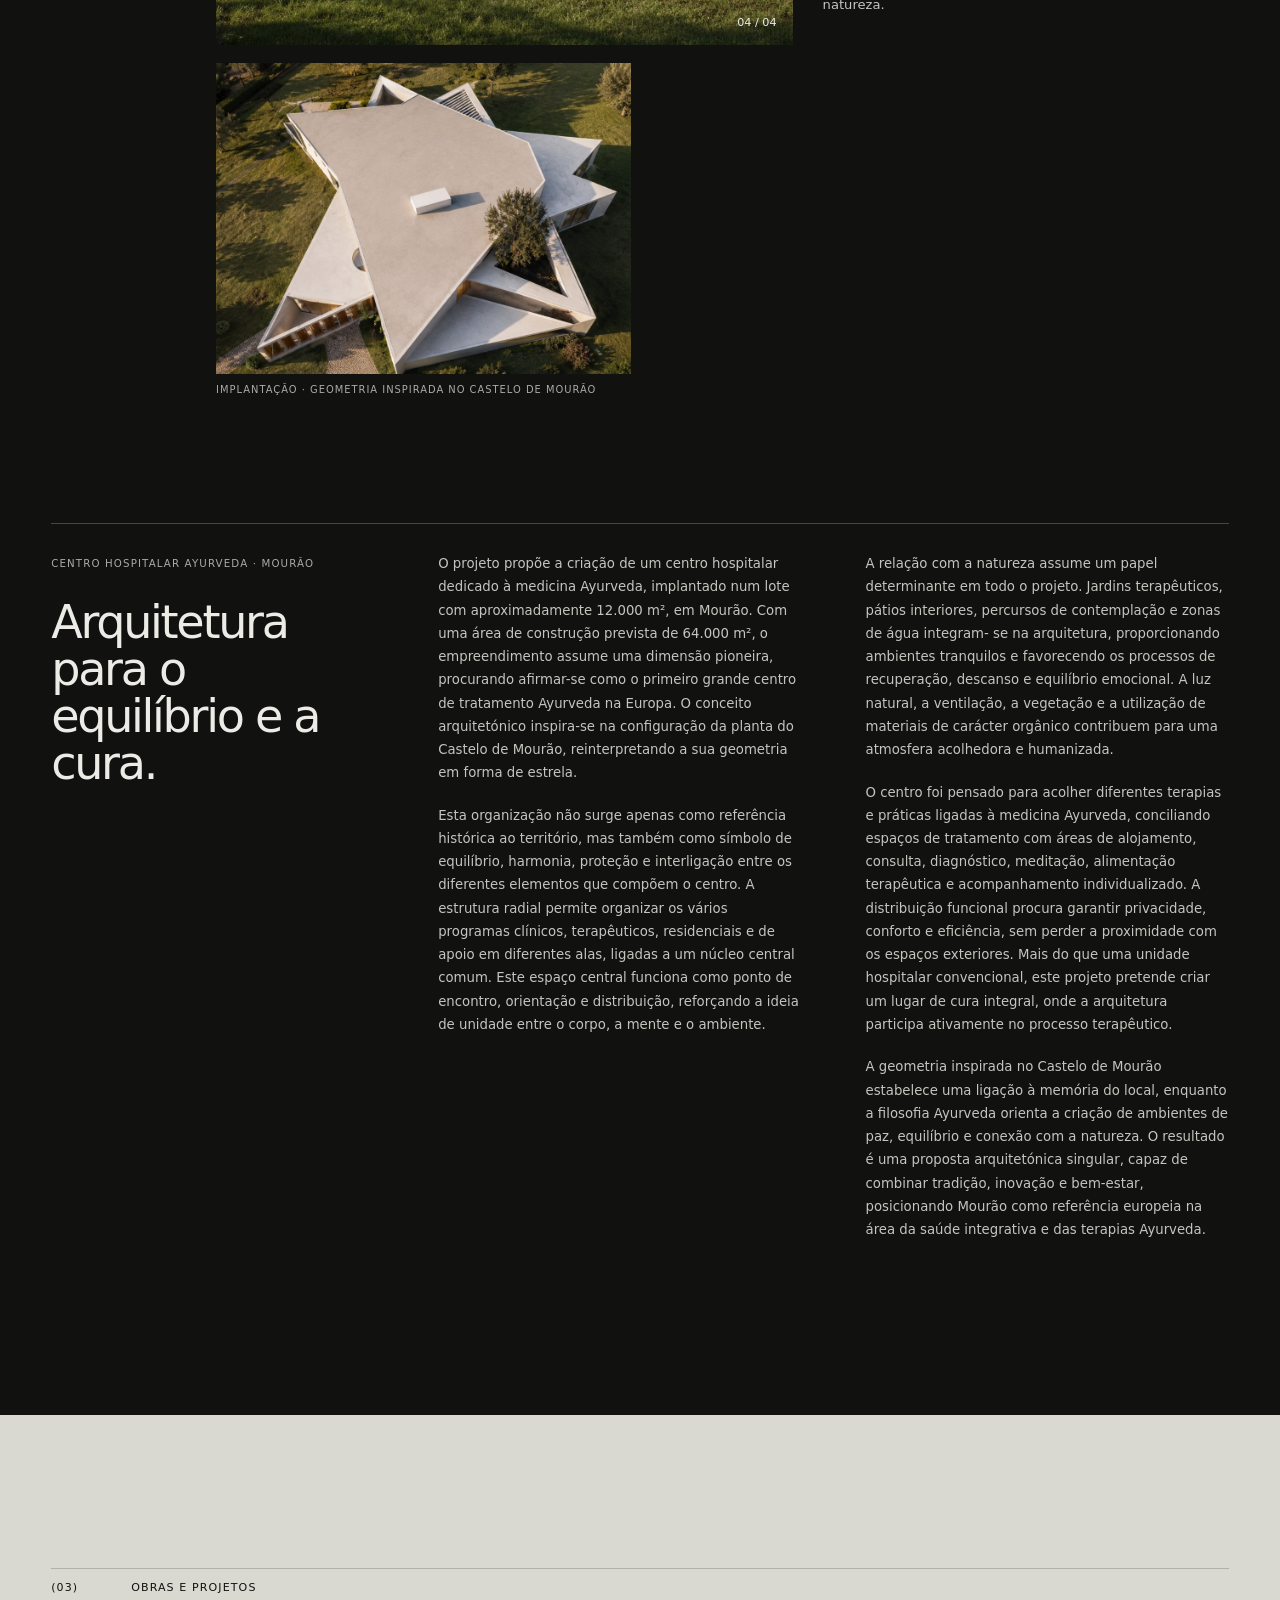
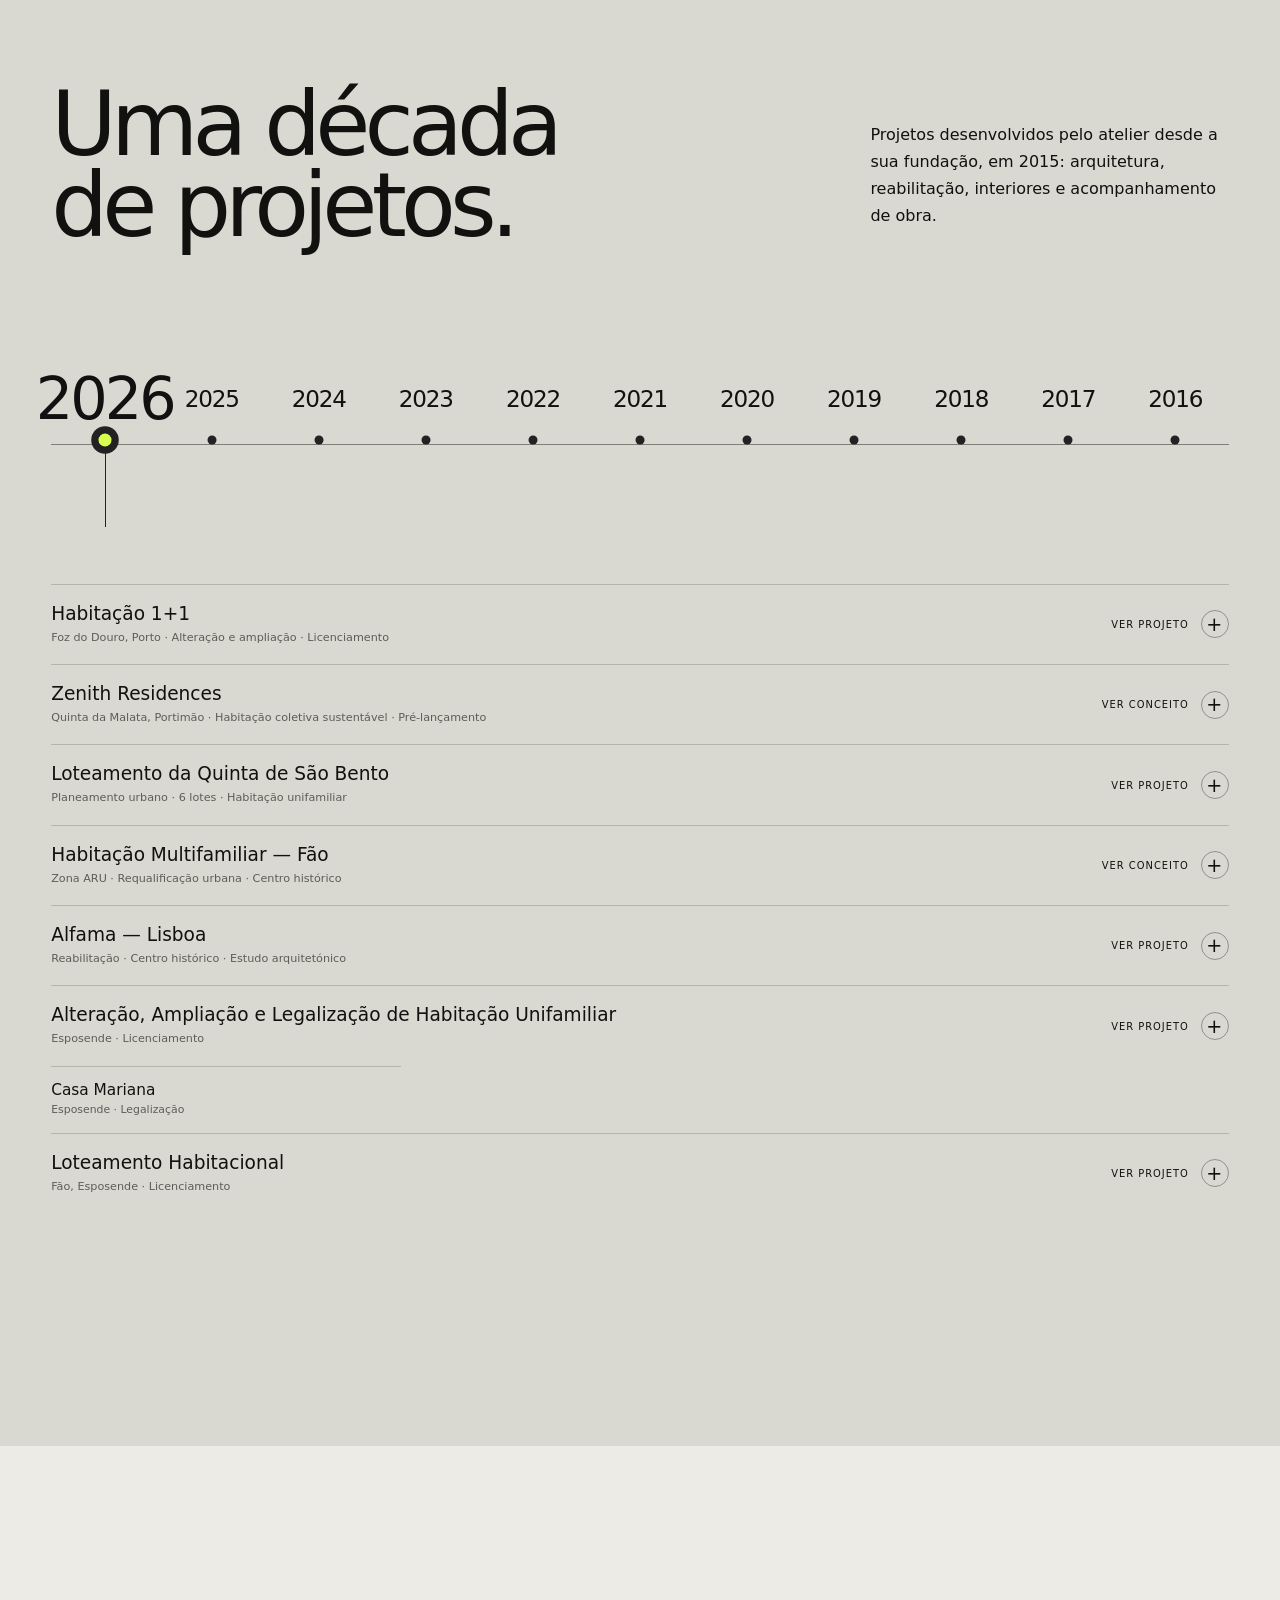
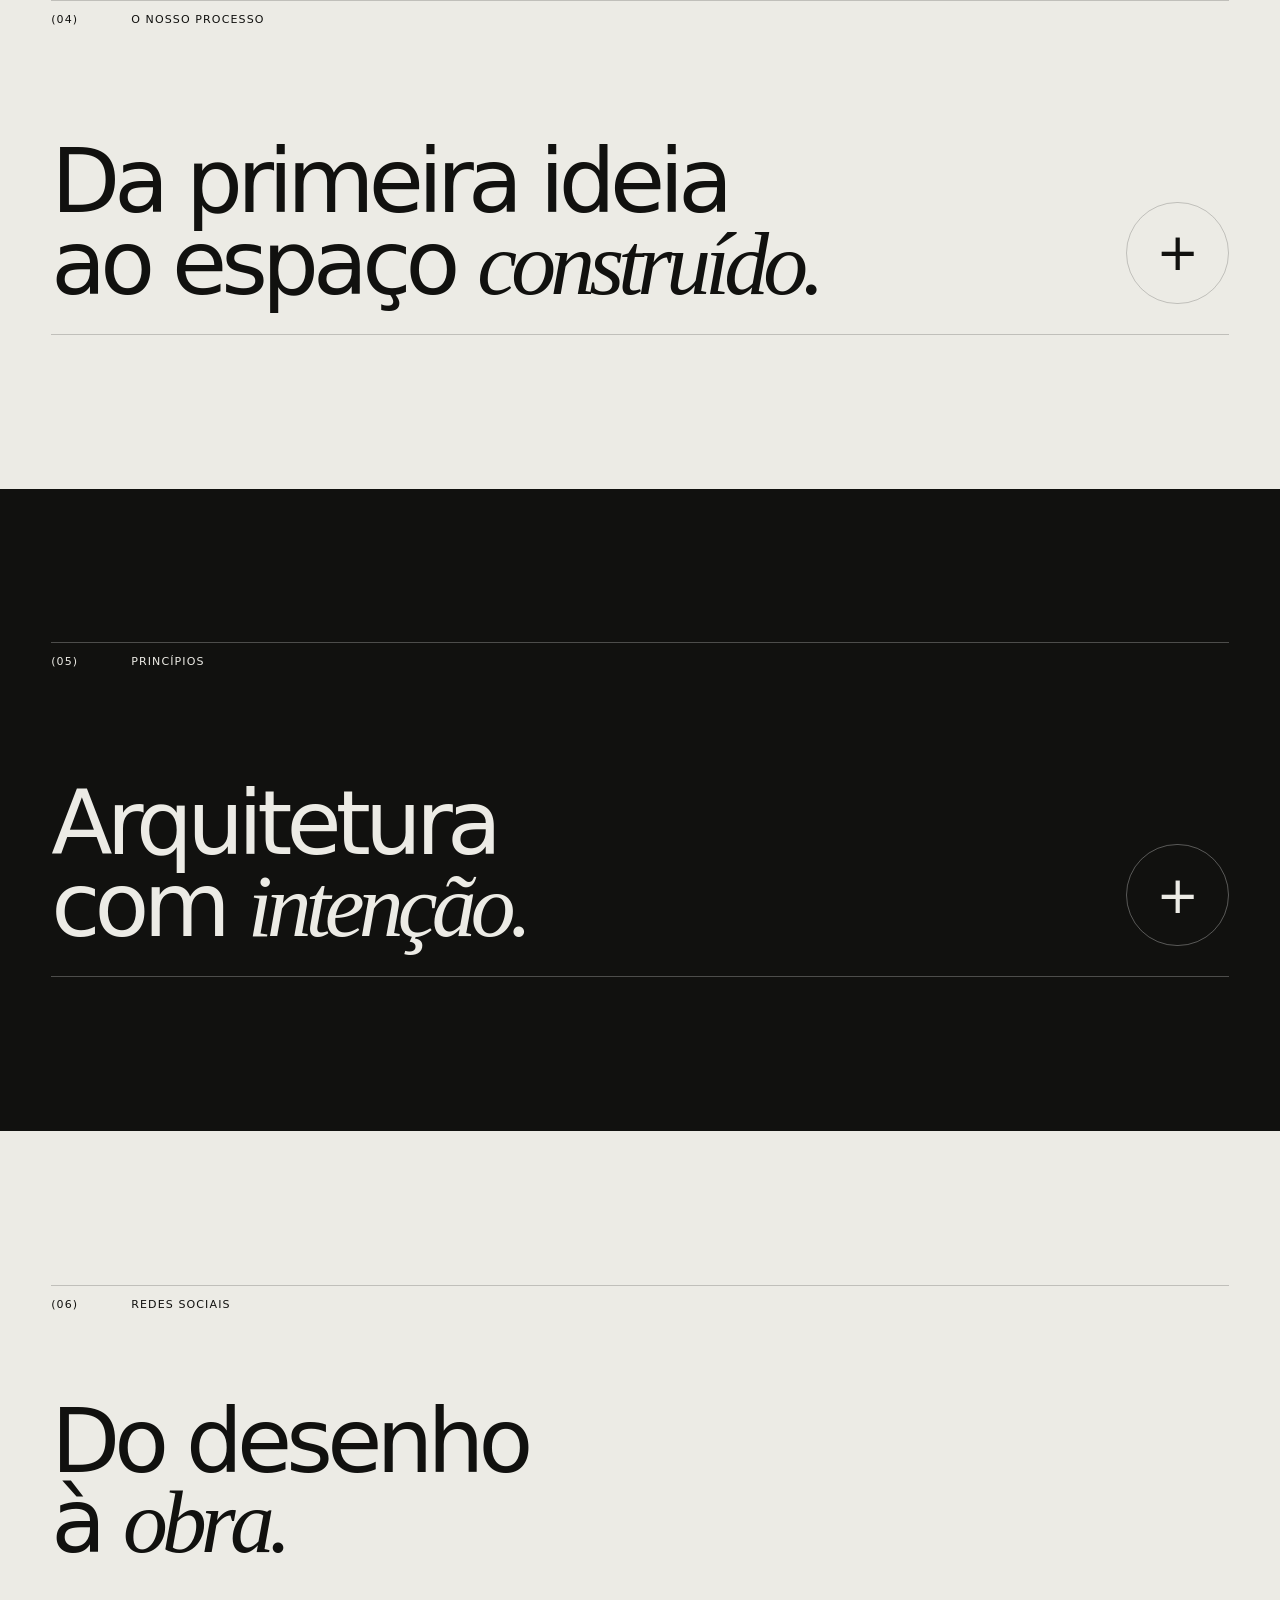
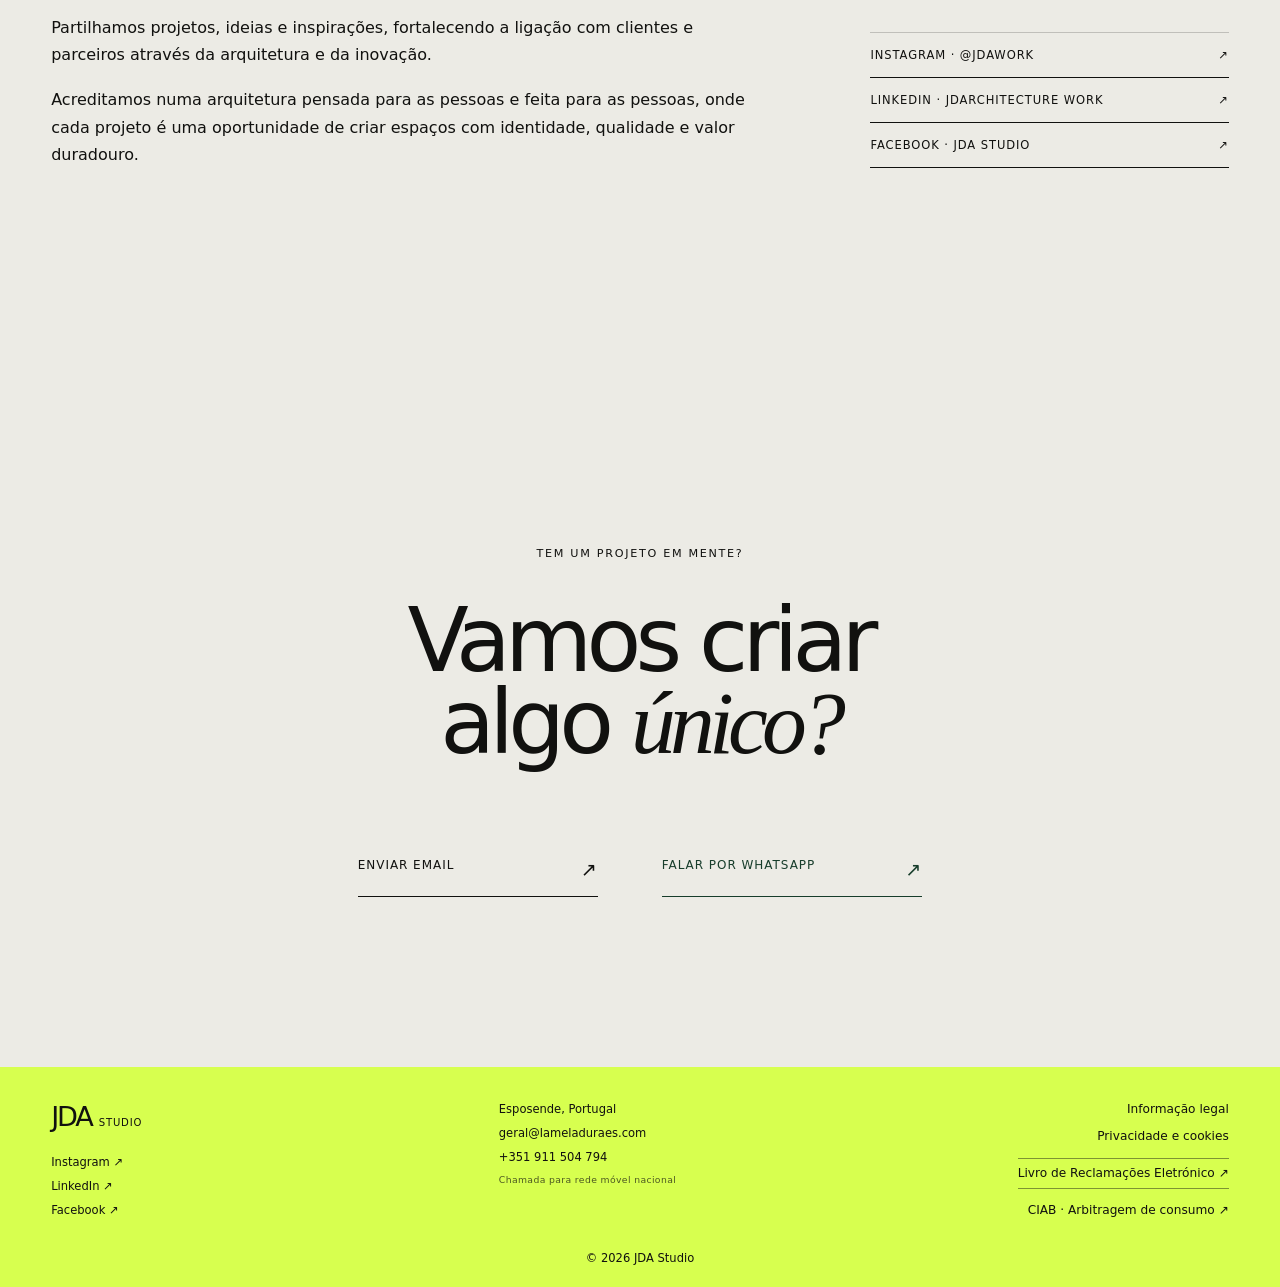
==== commit ea21af13: "studio" ====
--- a/index.html
+++ b/index.html
@@ -3,32 +3,61 @@
 <head>
   <meta charset="utf-8">
   <meta name="viewport" content="width=device-width, initial-scale=1">
-  <meta name="description" content="JDArchitecture — atelier de arquitetura em Esposende. Projetos singulares, pensados a partir das pessoas, do lugar e da forma como serão vividos.">
-  <title>JDA Studio — Arquitetura com identidade</title>
+  <meta name="description" content="JDA Studio, atelier de arquitetura em Esposende com projetos no Norte de Portugal. Arquitetura residencial, reabilitação, urbanismo e acompanhamento de obra.">
+  <meta name="robots" content="index, follow, max-image-preview:large">
+  <title>Arquitetos no Norte de Portugal | JDA Studio, Esposende</title>
+  <link rel="canonical" href="https://jda.pt/">
   <link rel="icon" href="favicon.svg" type="image/svg+xml">
-  <link rel="alternate" hreflang="pt-PT" href="index.html">
-  <link rel="alternate" hreflang="en" href="index-en.html">
-  <link rel="alternate" hreflang="fr" href="index-fr.html">
-  <link rel="canonical" href="https://jda.pt/">
+  <link rel="alternate" hreflang="pt-PT" href="https://jda.pt/">
+  <link rel="alternate" hreflang="en" href="https://jda.pt/index-en.html">
+  <link rel="alternate" hreflang="fr" href="https://jda.pt/index-fr.html">
+  <link rel="alternate" hreflang="x-default" href="https://jda.pt/">
   <meta property="og:type" content="website">
+  <meta property="og:locale" content="pt_PT">
+  <meta property="og:site_name" content="JDA Studio">
+  <meta property="og:title" content="JDA Studio — Arquitetos no Norte de Portugal">
+  <meta property="og:description" content="Atelier de arquitetura em Esposende. Projetos com identidade no Norte de Portugal e no estrangeiro.">
   <meta property="og:url" content="https://jda.pt/">
-  <meta property="og:site_name" content="JDA Studio">
-  <meta property="og:title" content="JDA Studio">
-  <meta property="og:description" content="Arquitetura contemporânea em Portugal.">
+  <meta property="og:image" content="https://jda.pt/assets/casa-hf-piscina-inland.png">
   <meta name="twitter:card" content="summary_large_image">
   <meta name="referrer" content="strict-origin-when-cross-origin">
   <link rel="stylesheet" href="styles.css?v=5">
   <link rel="stylesheet" href="timeline-fix.css?v=42">
+  <script type="application/ld+json">
+  {
+    "@context": "https://schema.org",
+    "@type": ["ProfessionalService", "LocalBusiness"],
+    "@id": "https://jda.pt/#studio",
+    "name": "JDA Studio",
+    "legalName": "José Durães Architecture Work, Lda.",
+    "url": "https://jda.pt/",
+    "logo": "https://jda.pt/favicon.svg",
+    "image": "https://jda.pt/assets/casa-hf-piscina-inland.png",
+    "description": "Atelier de arquitetura em Esposende com projetos no Norte de Portugal, em Portugal e no estrangeiro.",
+    "telephone": "+351911504794",
+    "email": "geral@lameladuraes.com",
+    "priceRange": "Orçamento personalizado",
+    "address": {"@type": "PostalAddress", "addressLocality": "Esposende", "addressRegion": "Braga", "addressCountry": "PT"},
+    "areaServed": [
+      {"@type": "AdministrativeArea", "name": "Norte de Portugal"},
+      {"@type": "Country", "name": "Portugal"}
+    ],
+    "knowsAbout": [
+      "Arquitetura residencial",
+      "Habitação unifamiliar e multifamiliar",
+      "Reabilitação e renovação",
+      "Arquitetura comercial e industrial",
+      "Planeamento urbano e loteamentos",
+      "Licenciamento e acompanhamento de obra"
+    ],
+    "sameAs": [
+      "https://www.instagram.com/jdawork/",
+      "https://www.linkedin.com/company/jdarchitecture-work",
+      "https://www.facebook.com/JDArchitectureWork/"
+    ]
+  }
+  </script>
   <noscript><style>.loader{display:none!important}</style></noscript>
-<!-- Google tag (gtag.js) -->
-<script async src="https://www.googletagmanager.com/gtag/js?id=G-97614TF8QF"></script>
-<script>
-window.dataLayer=window.dataLayer||[];
-function gtag(){dataLayer.push(arguments);}
-gtag('js', new Date());
-gtag('config','G-97614TF8QF');
-</script>
-
 </head>
 <body>
   <a class="skip-link" href="#conteudo">Saltar para o conteúdo</a>
@@ -42,7 +71,7 @@
     <span class="loader-studio">JDA Studio</span>
   </div>
   <header class="site-header">
-    <a class="brand brand-mark" href="#inicio" aria-label="JDA Arquitectura, início">
+    <a class="brand brand-mark" href="#inicio" aria-label="JDA Studio, início">
       <svg class="header-mark" viewBox="0 0 1000 1000" aria-hidden="true">
         <text x="150" y="510">J</text>
         <text x="650" y="335">D</text>
@@ -70,12 +99,12 @@
     <section class="manifesto section" id="atelier">
       <div class="section-label"><span>(01)</span><p>O atelier</p></div>
       <div class="manifesto-copy reveal">
-        <p class="atelier-kicker">JDA Arquitectura</p>
+        <p class="atelier-kicker">JDA Studio</p>
         <p class="lead">Arquitetura com <em>identidade.</em><br>Projetos que atravessam gerações.</p>
         <div class="atelier-intro">
-          <p>Na JDA Arquitectura, acreditamos que a arquitetura é muito mais do que construir edifícios. É criar espaços que melhoram a vida das pessoas, valorizam o território e permanecem relevantes ao longo do tempo. Com mais de 20 anos de experiência, desenvolvemos projetos que conciliam criatividade, rigor técnico e funcionalidade, sempre com uma abordagem personalizada. Cada cliente, cada terreno e cada desafio são únicos — e é dessa singularidade que nasce a nossa arquitetura. Ao longo do nosso percurso projetámos mais de 100 obras, totalizando cerca de 42.000 m² de arquitetura, em Portugal e no estrangeiro, com intervenções em França, Dubai e Quénia. Não seguimos soluções pré-definidas. Escutamos, analisamos e desenhamos cada projeto de raiz, procurando o equilíbrio entre estética, funcionalidade, sustentabilidade e viabilidade económica. Acompanhamos todas as fases, do primeiro esboço à conclusão da obra.</p>
-        </div>
-        <div class="atelier-stats" aria-label="Experiência da JDA Arquitectura">
+          <p>Na JDA Studio, acreditamos que a arquitetura é muito mais do que construir edifícios. É criar espaços que melhoram a vida das pessoas, valorizam o território e permanecem relevantes ao longo do tempo. Com sede em Esposende, desenvolvemos projetos em Braga, Porto, Viana do Castelo e em todo o Norte de Portugal. Com mais de 20 anos de experiência, conciliamos criatividade, rigor técnico e funcionalidade, sempre com uma abordagem personalizada. Cada cliente, cada terreno e cada desafio são únicos — e é dessa singularidade que nasce a nossa arquitetura. Ao longo do nosso percurso projetámos mais de 100 obras, totalizando cerca de 42.000 m² de arquitetura, em Portugal e no estrangeiro, com intervenções em França, Dubai e Quénia. Não seguimos soluções pré-definidas. Escutamos, analisamos e desenhamos cada projeto de raiz, procurando o equilíbrio entre estética, funcionalidade, sustentabilidade e viabilidade económica. Acompanhamos todas as fases, do primeiro esboço à conclusão da obra.</p>
+        </div>
+        <div class="atelier-stats" aria-label="Experiência da JDA Studio">
           <article><strong>20+</strong><span>Anos de experiência</span></article>
           <article><strong>100+</strong><span>Obras projetadas</span></article>
           <article><strong>42.000</strong><span>m² de arquitetura</span></article>
@@ -536,7 +565,7 @@
             <p>Acreditamos numa arquitetura pensada para as pessoas e feita para as pessoas, onde cada projeto é uma oportunidade de criar espaços com identidade, qualidade e valor duradouro.</p>
           </div>
         </div>
-        <div class="social-links"><a href="https://www.instagram.com/jdawork/" target="_blank" rel="noopener noreferrer">Instagram · @jdawork <span>↗</span></a><a href="https://www.linkedin.com/company/jdarchitecture-work" target="_blank" rel="noopener noreferrer">LinkedIn · JDarchitecture Work <span>↗</span></a><a href="https://www.facebook.com/JDArchitectureWork/" target="_blank" rel="noopener noreferrer">Facebook · JDA Arquitectura <span>↗</span></a></div>
+        <div class="social-links"><a href="https://www.instagram.com/jdawork/" target="_blank" rel="noopener noreferrer">Instagram · @jdawork <span>↗</span></a><a href="https://www.linkedin.com/company/jdarchitecture-work" target="_blank" rel="noopener noreferrer">LinkedIn · JDarchitecture Work <span>↗</span></a><a href="https://www.facebook.com/JDArchitectureWork/" target="_blank" rel="noopener noreferrer">Facebook · JDA Studio <span>↗</span></a></div>
       </div>
     </section>
 
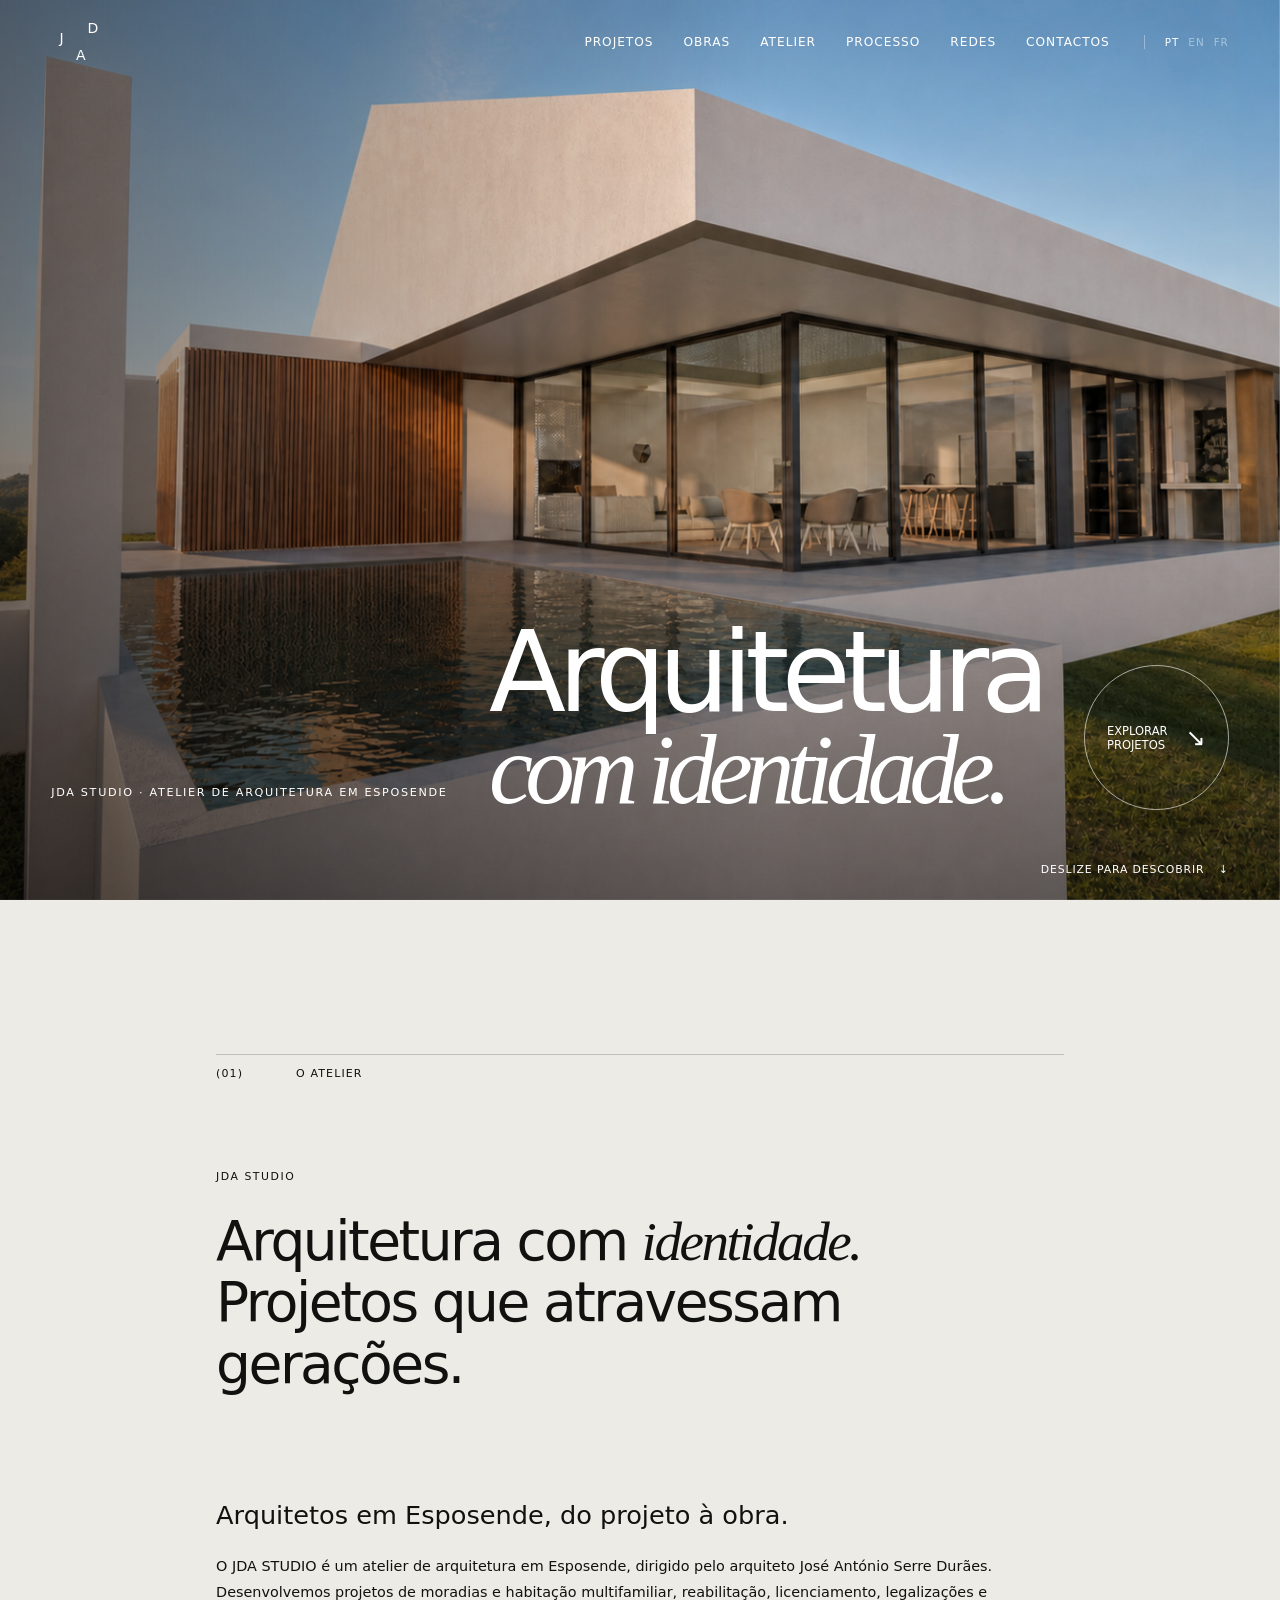
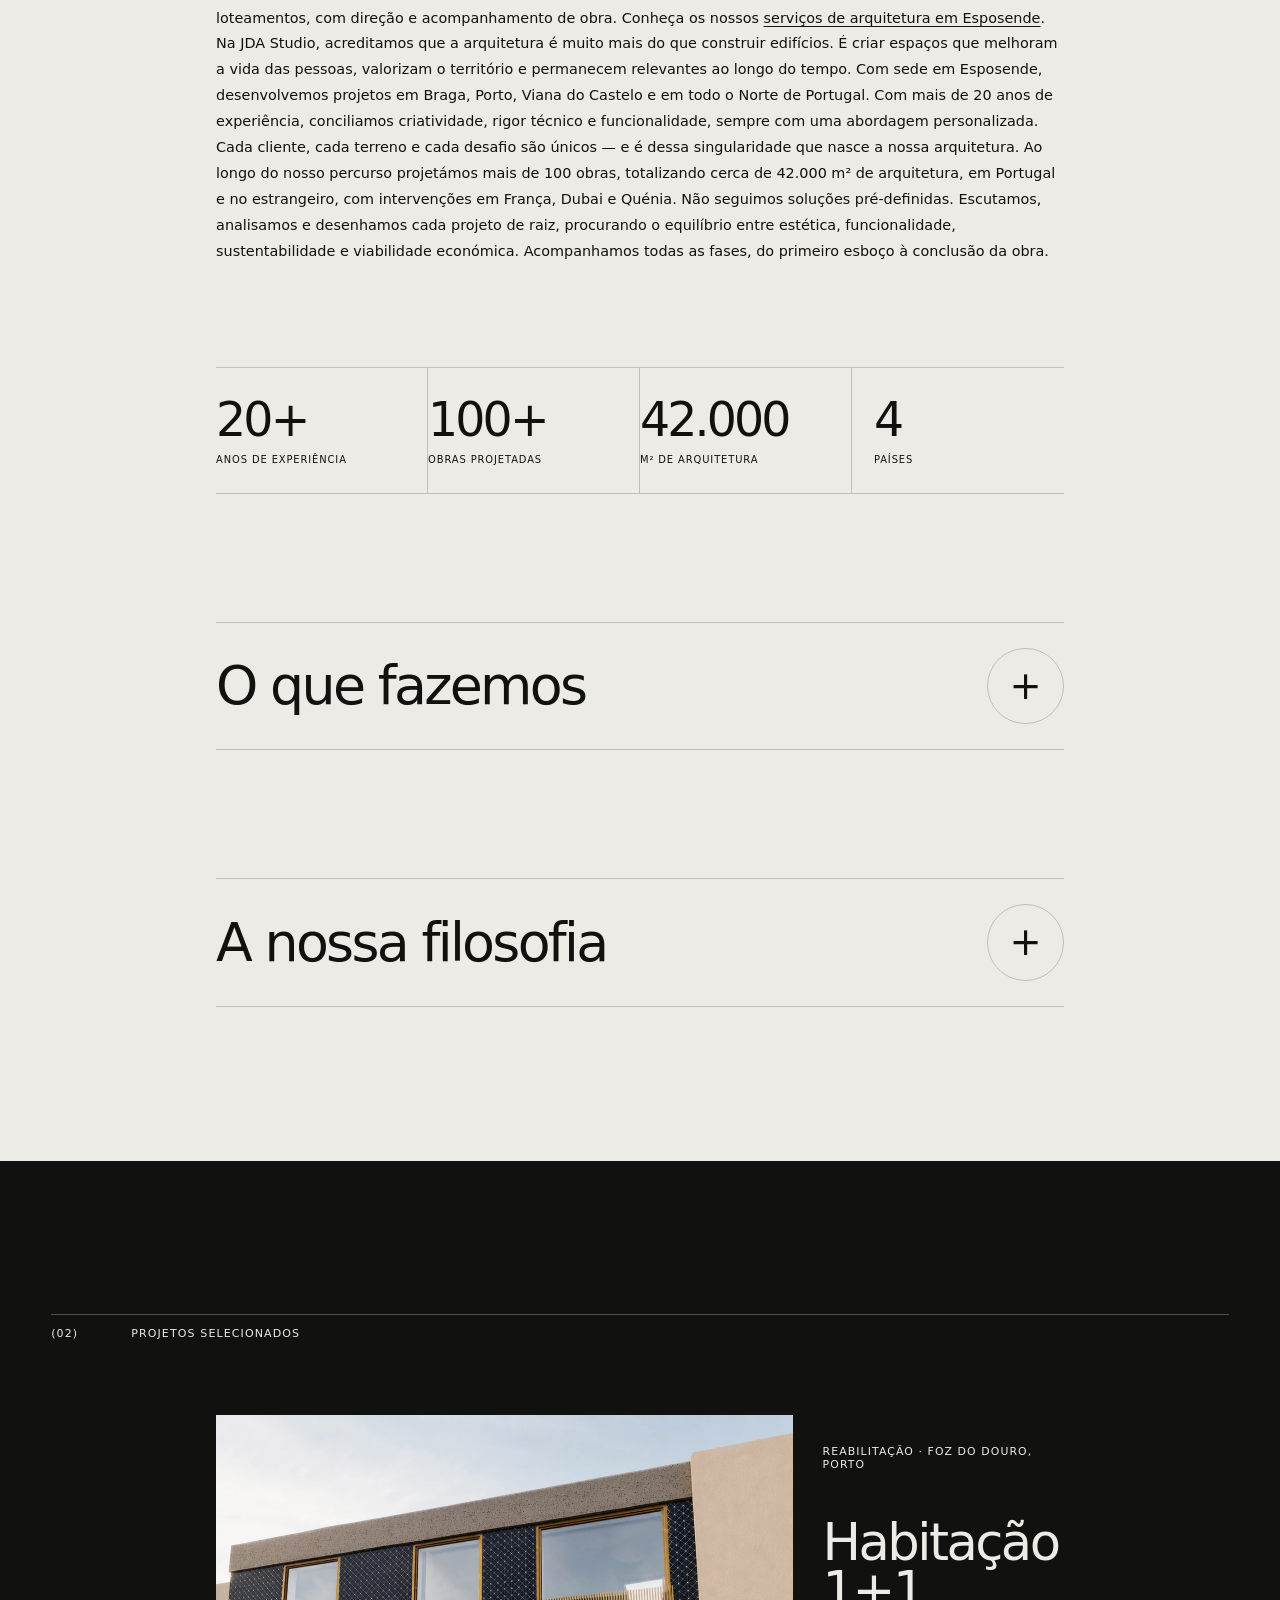
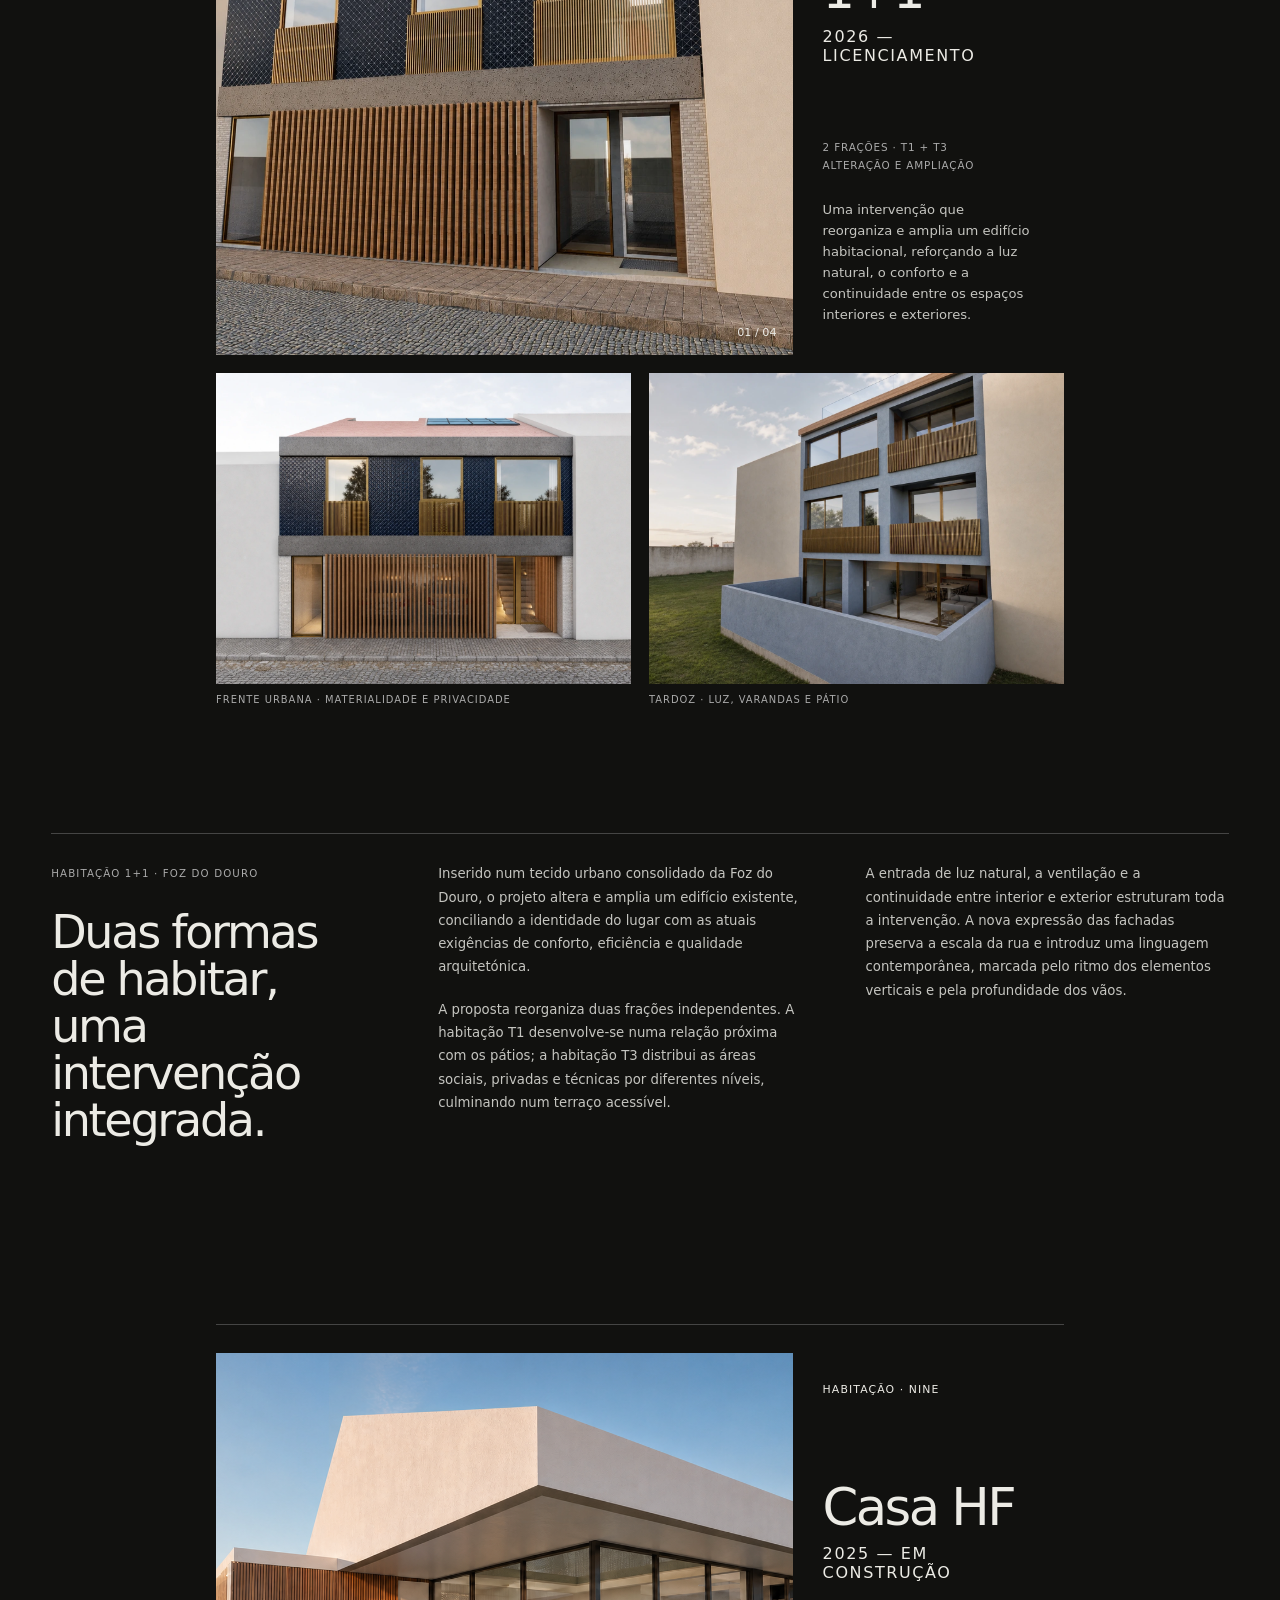
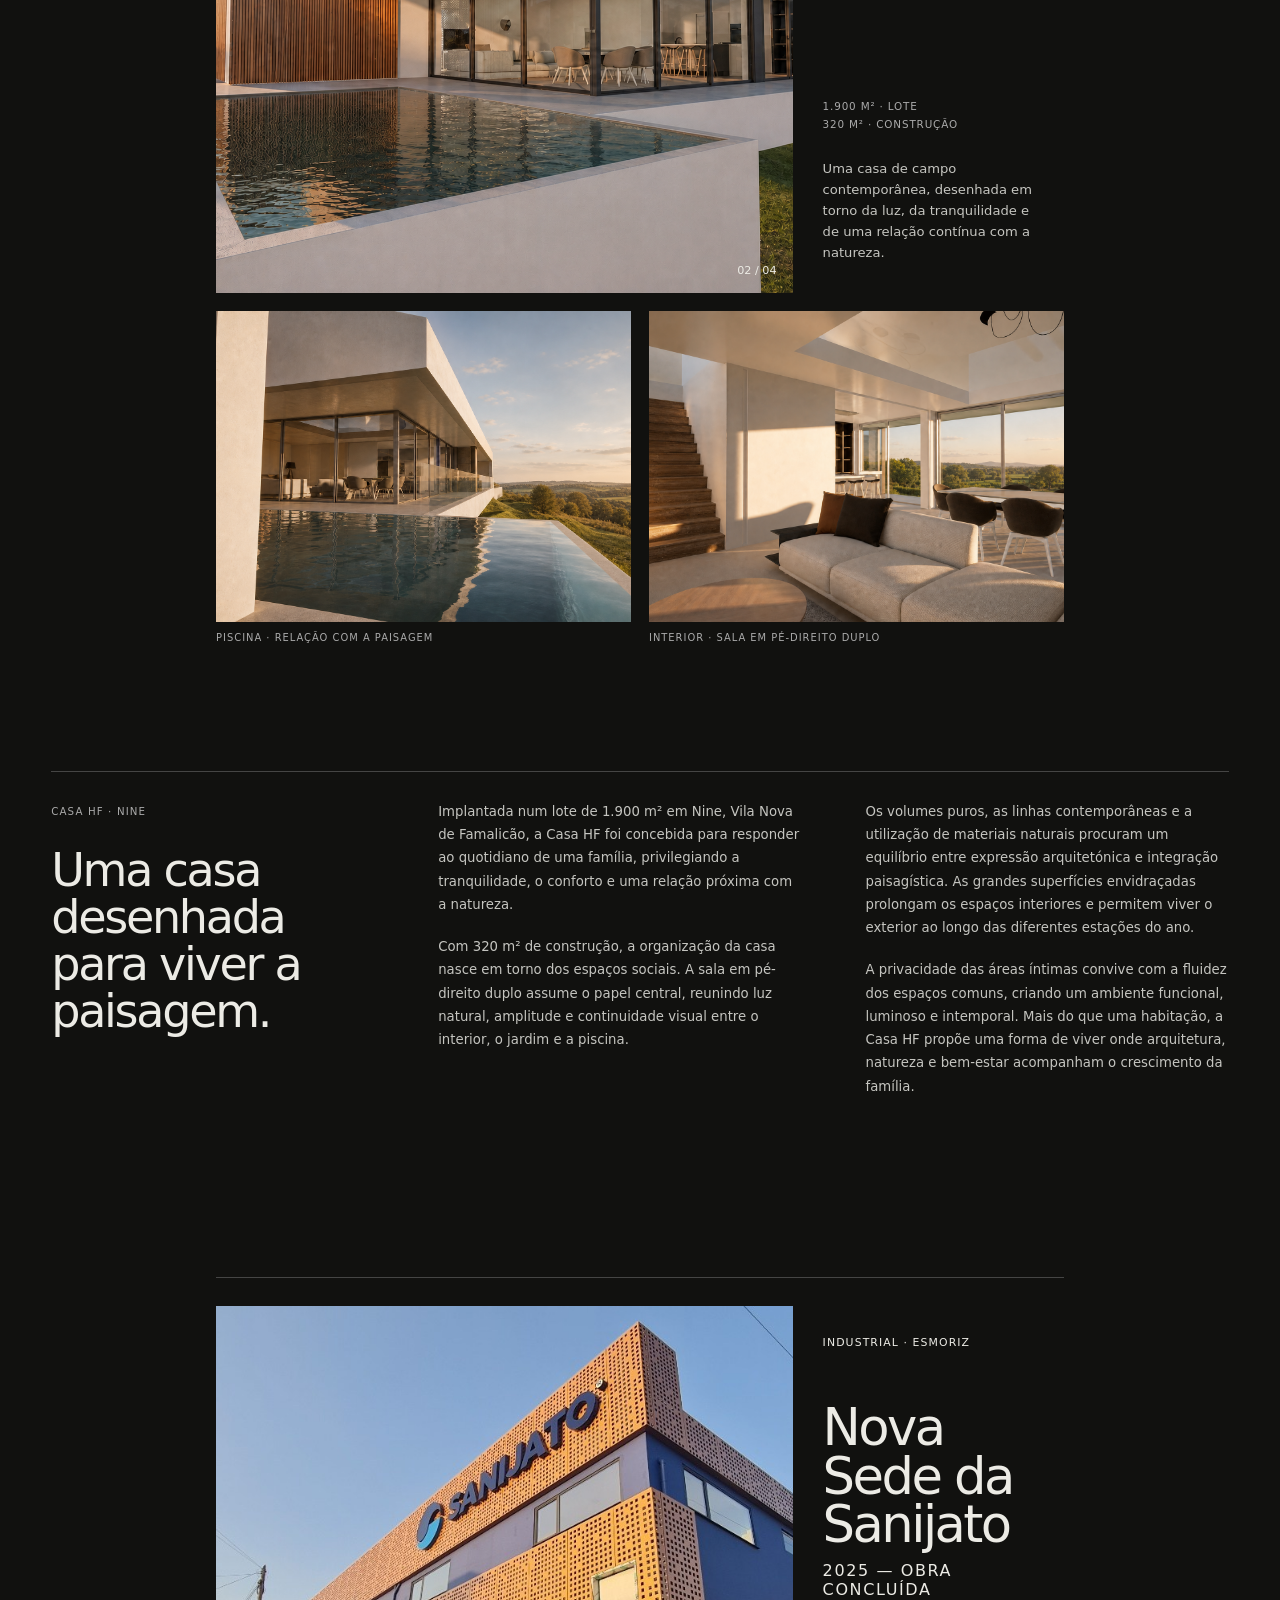
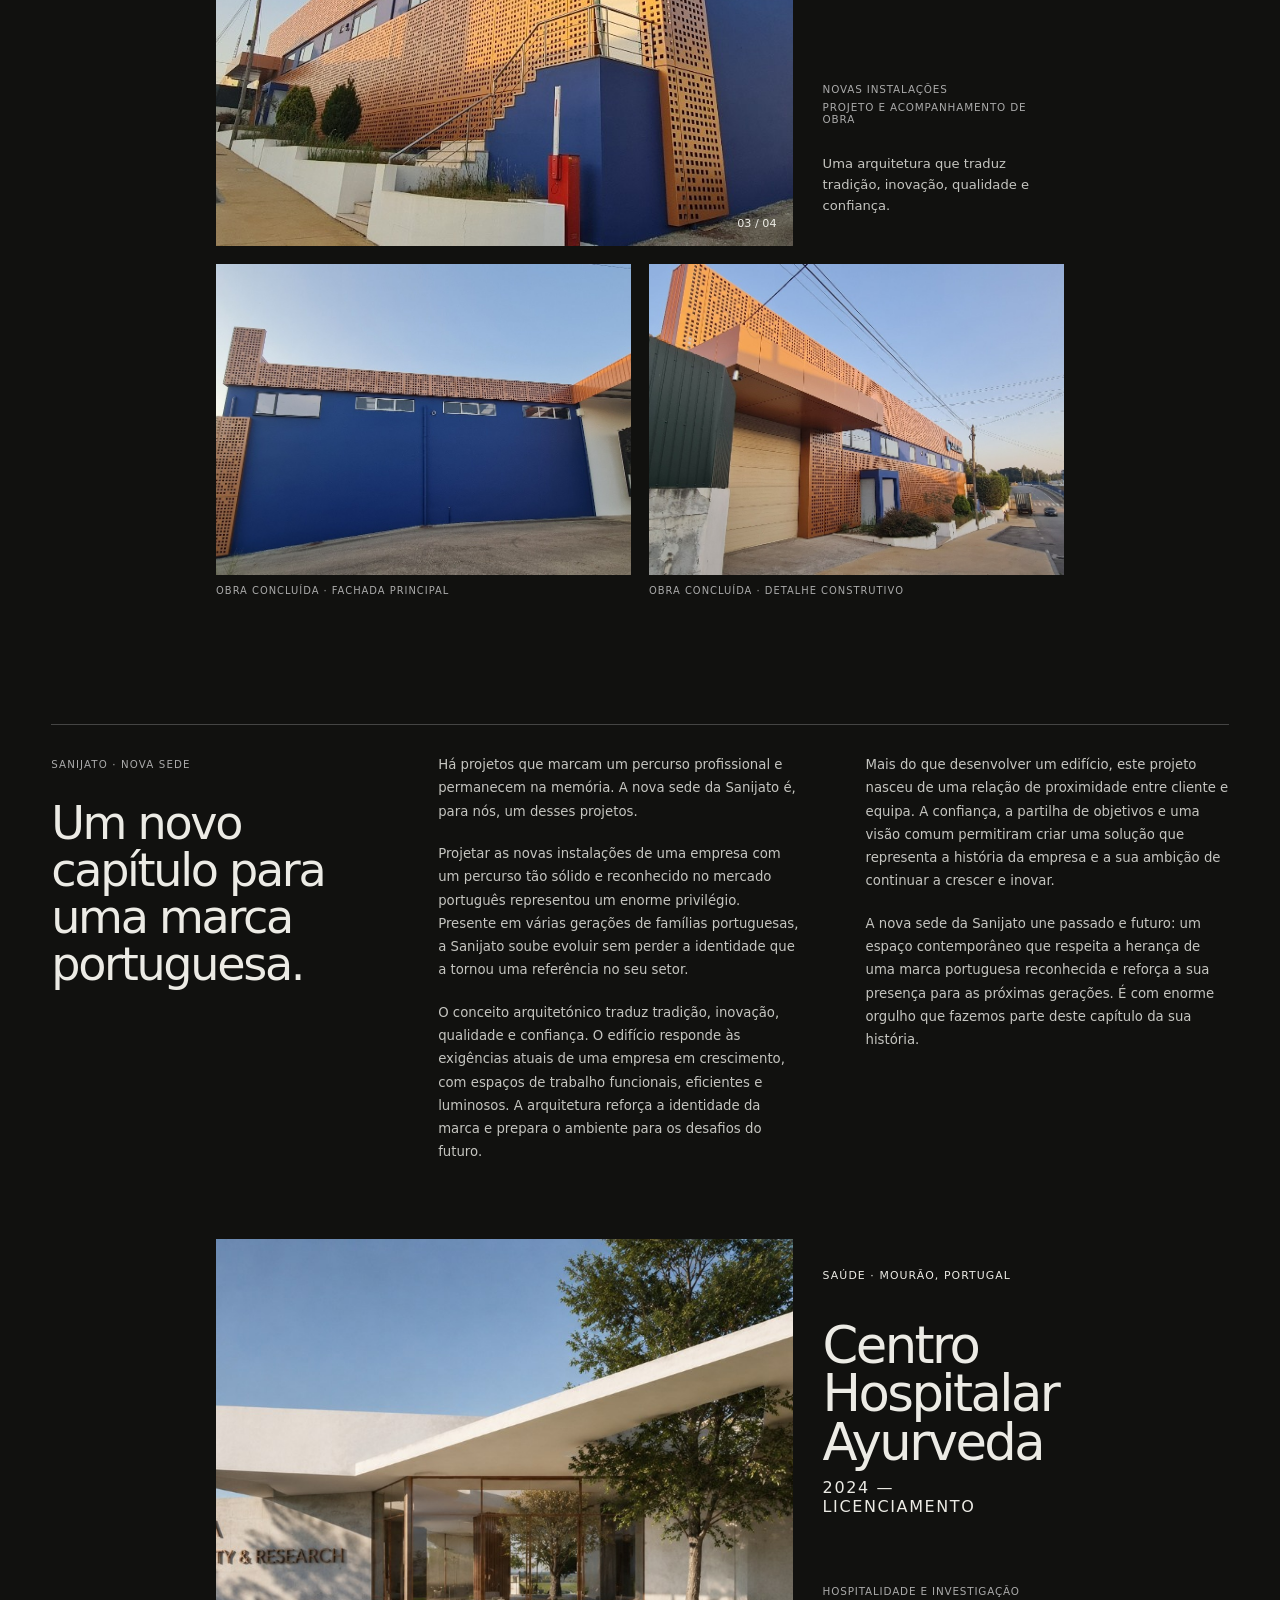
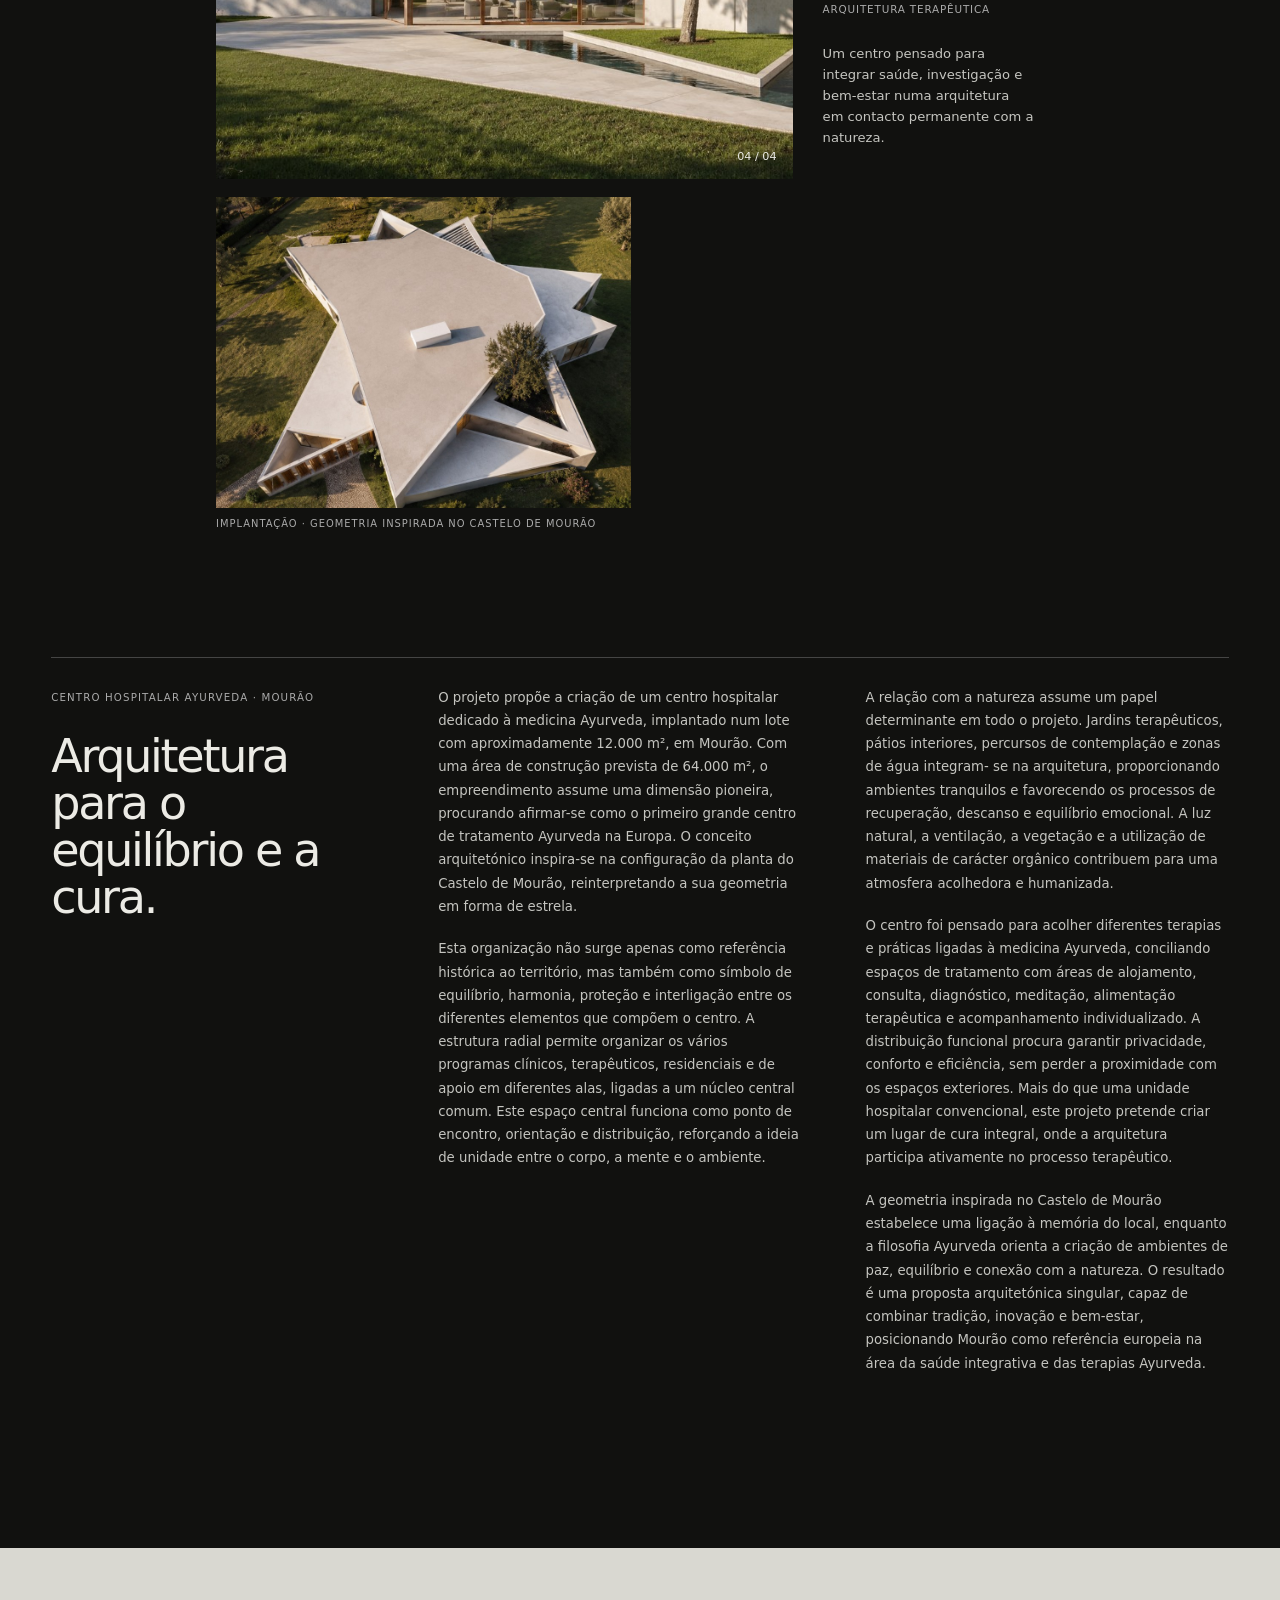
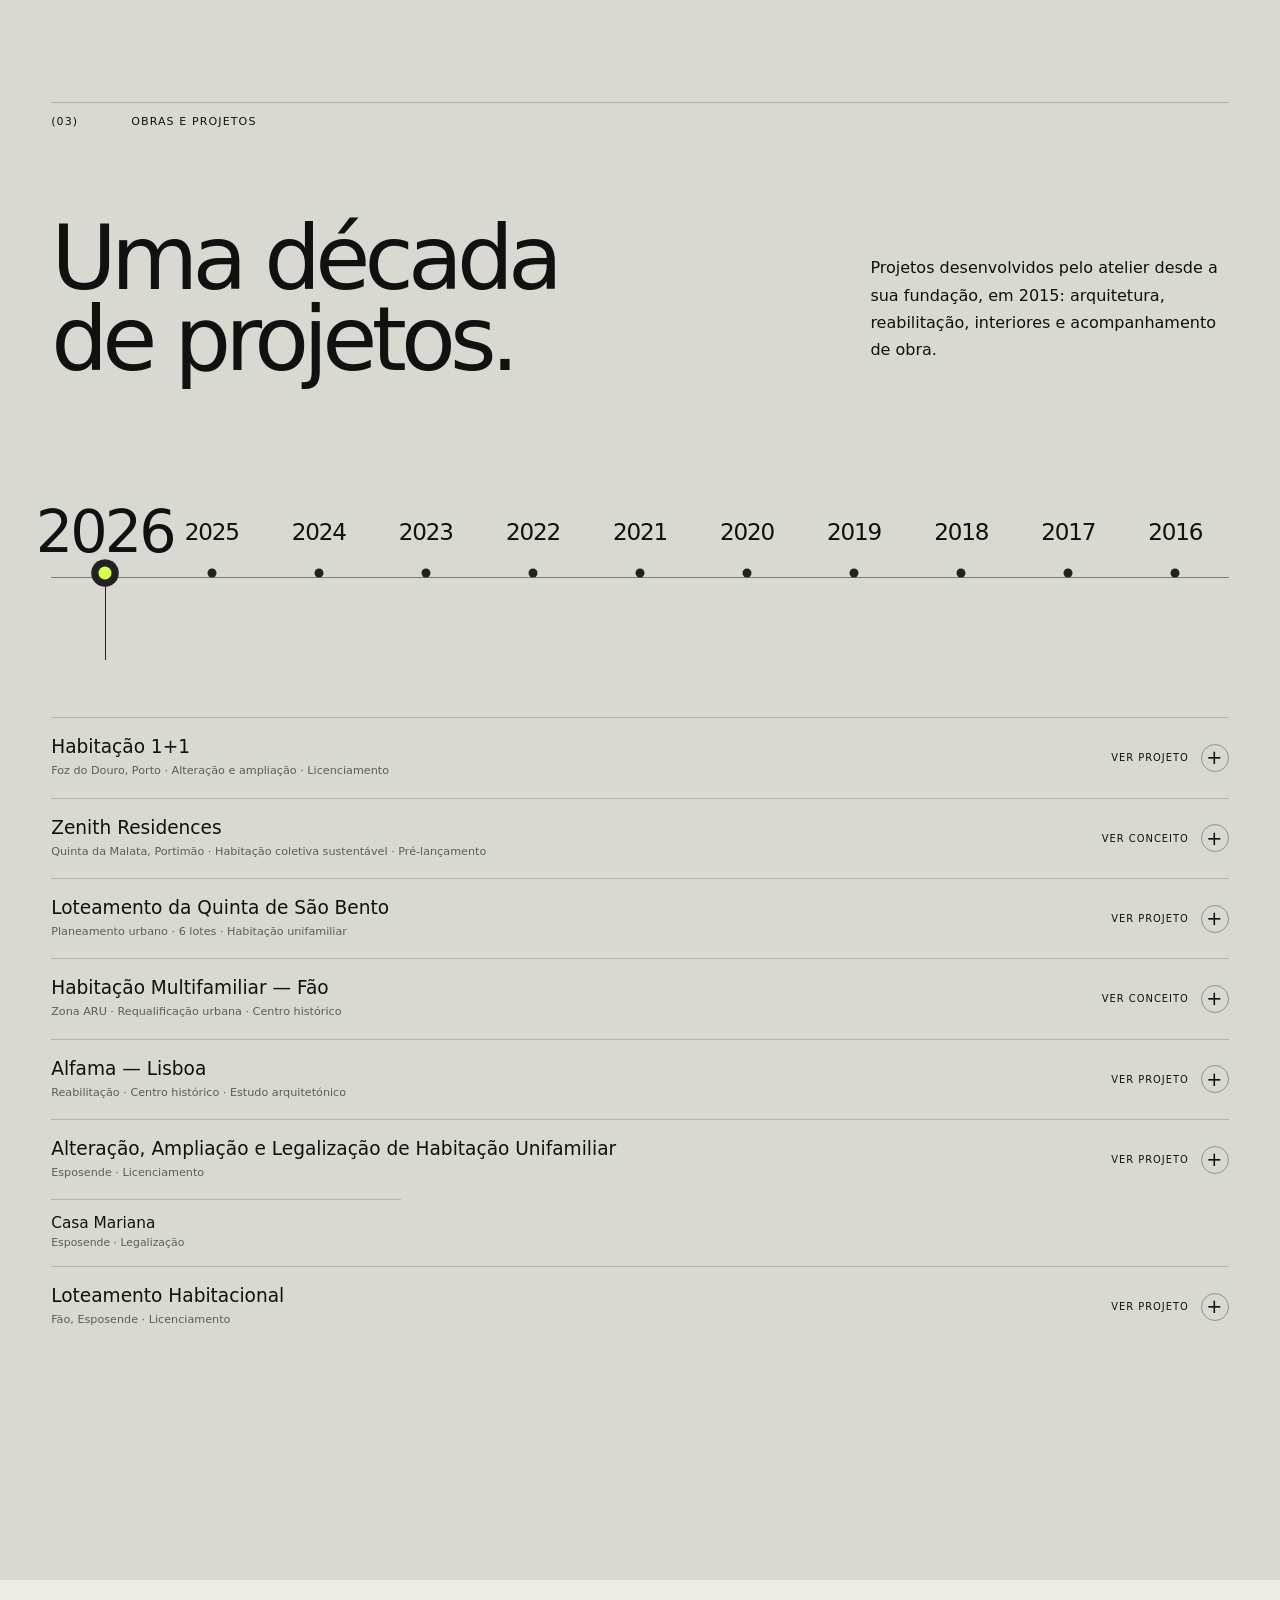
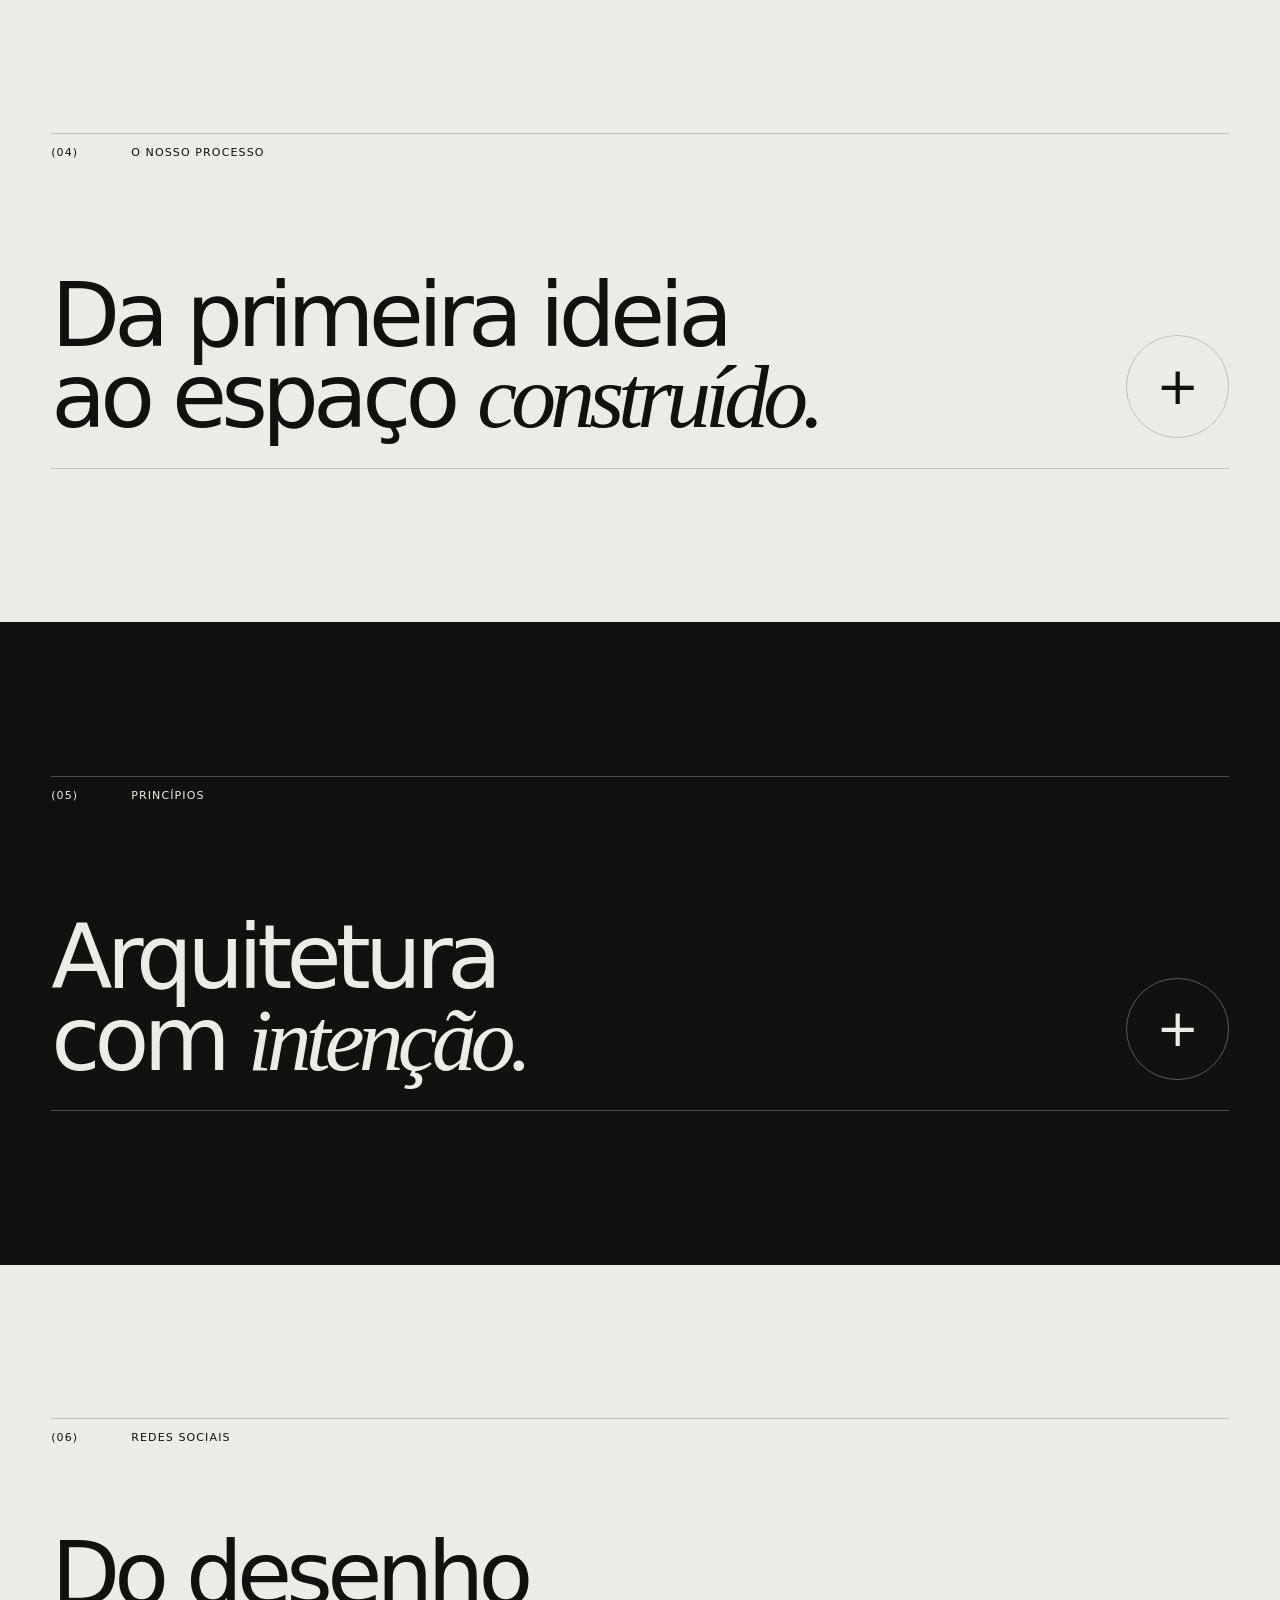
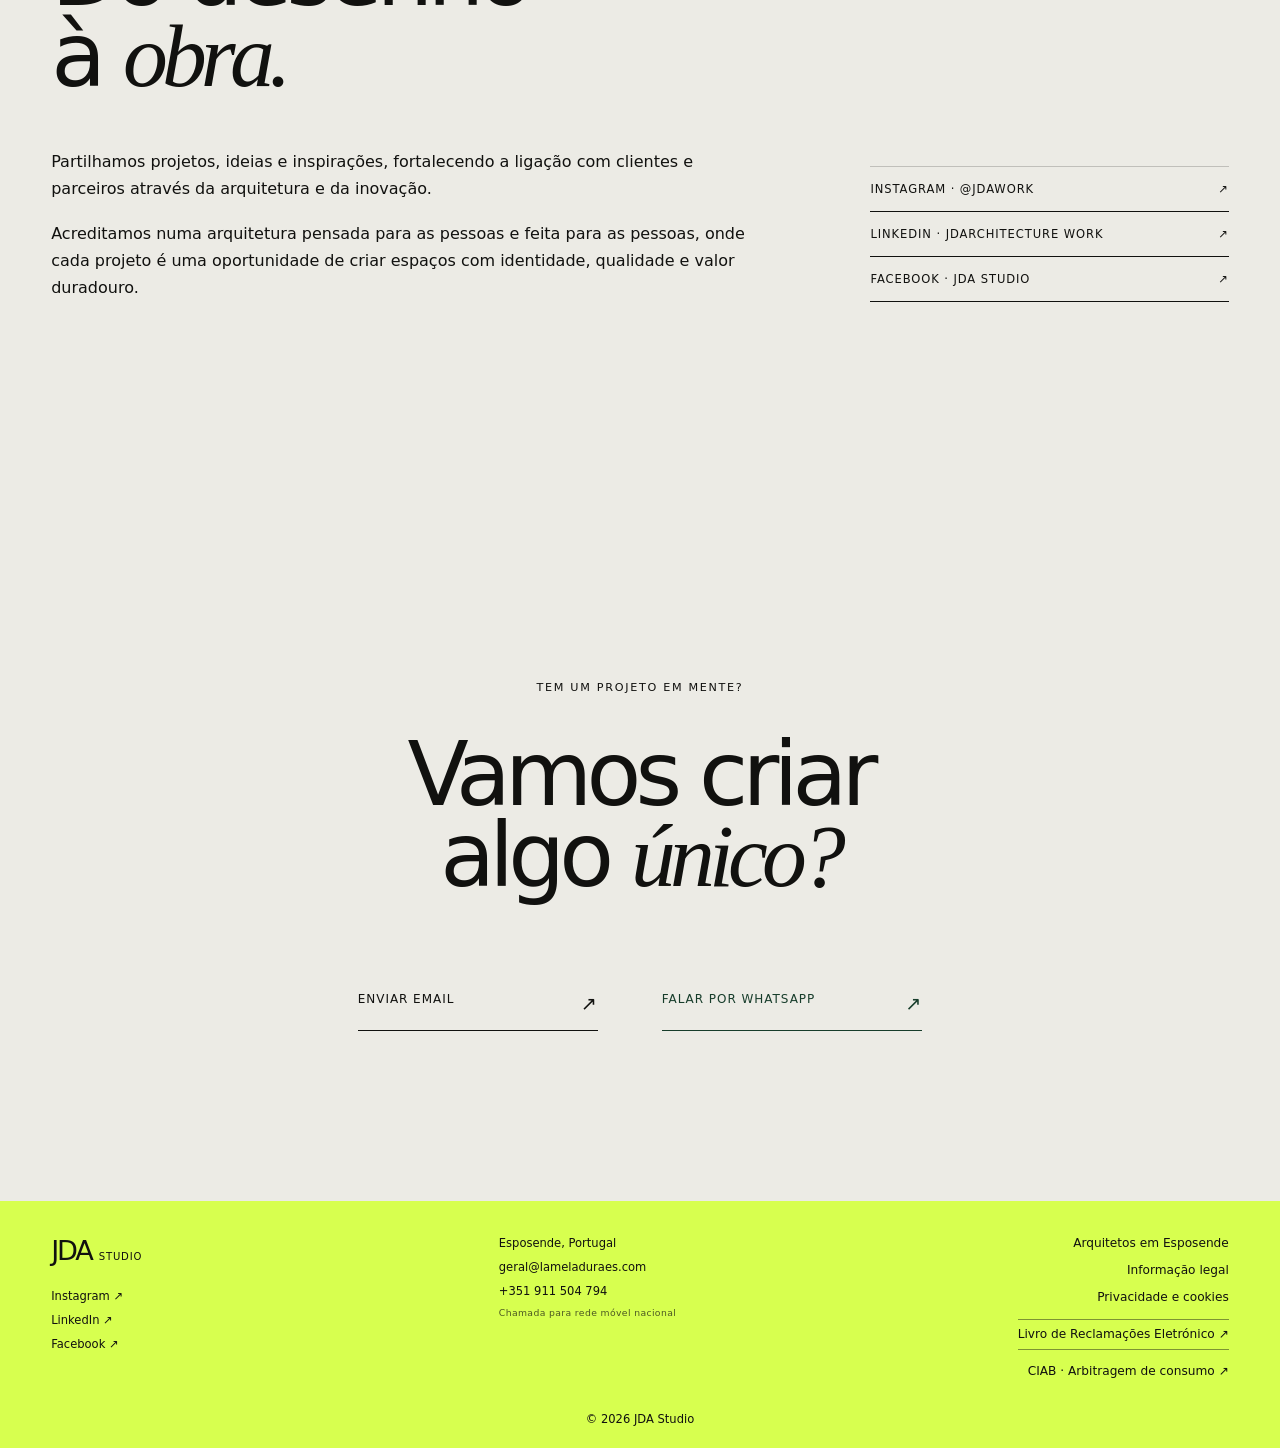
==== commit 8a942c4b: "Improve Esposende search relevance and add local architecture services page" ====
--- a/index.html
+++ b/index.html
@@ -3,9 +3,9 @@
 <head>
   <meta charset="utf-8">
   <meta name="viewport" content="width=device-width, initial-scale=1">
-  <meta name="description" content="JDA Studio, atelier de arquitetura em Esposende com projetos no Norte de Portugal. Arquitetura residencial, reabilitação, urbanismo e acompanhamento de obra.">
+  <meta name="description" content="JDA STUDIO: atelier de arquitetura em Esposende. Projetos de moradias, reabilitação, licenciamento, loteamentos e acompanhamento de obra. Fale connosco.">
   <meta name="robots" content="index, follow, max-image-preview:large">
-  <title>Arquitetos no Norte de Portugal | JDA Studio, Esposende</title>
+  <title>Arquitetos em Esposende | JDA STUDIO</title>
   <link rel="canonical" href="https://jda.pt/">
   <link rel="icon" href="favicon.svg" type="image/svg+xml">
   <link rel="alternate" hreflang="pt-PT" href="https://jda.pt/">
@@ -15,30 +15,31 @@
   <meta property="og:type" content="website">
   <meta property="og:locale" content="pt_PT">
   <meta property="og:site_name" content="JDA Studio">
-  <meta property="og:title" content="JDA Studio — Arquitetos no Norte de Portugal">
-  <meta property="og:description" content="Atelier de arquitetura em Esposende. Projetos com identidade no Norte de Portugal e no estrangeiro.">
+  <meta property="og:title" content="Arquitetos em Esposende | JDA STUDIO">
+  <meta property="og:description" content="Projetos de arquitetura, moradias, reabilitação e licenciamento em Esposende. JDA STUDIO: do primeiro estudo ao acompanhamento de obra.">
   <meta property="og:url" content="https://jda.pt/">
   <meta property="og:image" content="https://jda.pt/assets/casa-hf-piscina-inland.png">
   <meta name="twitter:card" content="summary_large_image">
   <meta name="referrer" content="strict-origin-when-cross-origin">
   <link rel="stylesheet" href="styles.css?v=5">
-  <link rel="stylesheet" href="timeline-fix.css?v=42">
+  <link rel="stylesheet" href="timeline-fix.css?v=43">
   <script type="application/ld+json">
   {
     "@context": "https://schema.org",
     "@type": ["ProfessionalService", "LocalBusiness"],
     "@id": "https://jda.pt/#studio",
-    "name": "JDA Studio",
+    "name": "JDA STUDIO",
     "legalName": "José Durães Architecture Work, Lda.",
     "url": "https://jda.pt/",
     "logo": "https://jda.pt/favicon.svg",
     "image": "https://jda.pt/assets/casa-hf-piscina-inland.png",
-    "description": "Atelier de arquitetura em Esposende com projetos no Norte de Portugal, em Portugal e no estrangeiro.",
+    "description": "Atelier de arquitetura em Esposende, dirigido pelo arquiteto José António Serre Durães. Projetos de moradias, reabilitação, licenciamento, loteamentos e acompanhamento de obra.",
     "telephone": "+351911504794",
     "email": "geral@lameladuraes.com",
     "priceRange": "Orçamento personalizado",
     "address": {"@type": "PostalAddress", "addressLocality": "Esposende", "addressRegion": "Braga", "addressCountry": "PT"},
     "areaServed": [
+      {"@type": "City", "name": "Esposende"},
       {"@type": "AdministrativeArea", "name": "Norte de Portugal"},
       {"@type": "Country", "name": "Portugal"}
     ],
@@ -90,6 +91,7 @@
       <img src="assets/casa-hf-piscina-inland.png" alt="Casa HF — arquitetura contemporânea integrada na paisagem de Nine">
       <div class="hero-shade"></div>
       <div class="hero-copy">
+        <p class="eyebrow">JDA STUDIO · Atelier de arquitetura em Esposende</p>
         <h1>Arquitetura<br><em>com identidade.</em></h1>
         <a class="circle-link" href="#projetos" aria-label="Explorar projetos"><span>Explorar<br>projetos</span><b>↘</b></a>
       </div>
@@ -102,6 +104,8 @@
         <p class="atelier-kicker">JDA Studio</p>
         <p class="lead">Arquitetura com <em>identidade.</em><br>Projetos que atravessam gerações.</p>
         <div class="atelier-intro">
+          <h2 style="font-size:clamp(1.25rem,2vw,1.8rem);font-weight:400;line-height:1.35">Arquitetos em Esposende, do projeto à obra.</h2>
+          <p>O JDA STUDIO é um atelier de arquitetura em Esposende, dirigido pelo arquiteto José António Serre Durães. Desenvolvemos projetos de moradias e habitação multifamiliar, reabilitação, licenciamento, legalizações e loteamentos, com direção e acompanhamento de obra. Conheça os nossos <a href="/arquitetos-esposende" style="text-decoration:underline;text-underline-offset:.2em">serviços de arquitetura em Esposende</a>.</p>
           <p>Na JDA Studio, acreditamos que a arquitetura é muito mais do que construir edifícios. É criar espaços que melhoram a vida das pessoas, valorizam o território e permanecem relevantes ao longo do tempo. Com sede em Esposende, desenvolvemos projetos em Braga, Porto, Viana do Castelo e em todo o Norte de Portugal. Com mais de 20 anos de experiência, conciliamos criatividade, rigor técnico e funcionalidade, sempre com uma abordagem personalizada. Cada cliente, cada terreno e cada desafio são únicos — e é dessa singularidade que nasce a nossa arquitetura. Ao longo do nosso percurso projetámos mais de 100 obras, totalizando cerca de 42.000 m² de arquitetura, em Portugal e no estrangeiro, com intervenções em França, Dubai e Quénia. Não seguimos soluções pré-definidas. Escutamos, analisamos e desenhamos cada projeto de raiz, procurando o equilíbrio entre estética, funcionalidade, sustentabilidade e viabilidade económica. Acompanhamos todas as fases, do primeiro esboço à conclusão da obra.</p>
         </div>
         <div class="atelier-stats" aria-label="Experiência da JDA Studio">
@@ -595,11 +599,11 @@
       <nav class="footer-social" aria-label="Redes sociais"><a href="https://www.instagram.com/jdawork/" target="_blank" rel="noopener noreferrer">Instagram ↗</a><a href="https://www.linkedin.com/company/jdarchitecture-work" target="_blank" rel="noopener noreferrer">LinkedIn ↗</a><a href="https://www.facebook.com/JDArchitectureWork/" target="_blank" rel="noopener noreferrer">Facebook ↗</a></nav>
     </div>
     <address class="footer-contact"><span>Esposende, Portugal</span><a href="mailto:geral@lameladuraes.com">geral@lameladuraes.com</a><a href="tel:+351911504794" aria-describedby="footer-call-cost">+351 911 504 794</a><small class="call-cost" id="footer-call-cost">Chamada para rede móvel nacional</small></address>
-    <div class="footer-legal"><a href="informacao-legal.html">Informação legal</a><a href="privacidade.html">Privacidade e cookies</a><a class="complaints-link" href="https://www.livroreclamacoes.pt/Inicio/" target="_blank" rel="noopener noreferrer">Livro de Reclamações Eletrónico ↗</a><a href="https://ciab.pt/" target="_blank" rel="noopener noreferrer">CIAB · Arbitragem de consumo ↗</a></div>
+    <div class="footer-legal"><a href="/arquitetos-esposende">Arquitetos em Esposende</a><a href="informacao-legal.html">Informação legal</a><a href="privacidade.html">Privacidade e cookies</a><a class="complaints-link" href="https://www.livroreclamacoes.pt/Inicio/" target="_blank" rel="noopener noreferrer">Livro de Reclamações Eletrónico ↗</a><a href="https://ciab.pt/" target="_blank" rel="noopener noreferrer">CIAB · Arbitragem de consumo ↗</a></div>
     <p class="footer-copyright">© <span id="year"></span> JDA Studio</p>
   </footer>
   <script src="i18n.js?v=13"></script>
   <script src="timeline-full-descriptions.js?v=1"></script>
-  <script src="script.js?v=22"></script>
+  <script src="script.js?v=23"></script>
 </body>
 </html>
--- a/timeline-fix.css
+++ b/timeline-fix.css
@@ -13,6 +13,23 @@
 .timeline details:nth-of-type(9) summary{grid-column:9!important}
 .timeline details:nth-of-type(10) summary{grid-column:10!important}
 .timeline details:nth-of-type(11) summary{grid-column:11!important}
+/* Keep mobile years and projects in document flow, with one page scroll. */
+@media(max-width:800px){
+  .timeline{display:block;min-height:0;overflow:visible;padding:0}
+  .timeline:before{display:none}
+  .timeline details{display:block;pointer-events:auto;border-top:1px solid var(--line)}
+  .timeline summary{display:flex;height:auto;min-height:72px;padding:18px 0;align-items:center;justify-content:space-between;white-space:normal;touch-action:manipulation}
+  .timeline summary:before,.timeline summary:after{display:none}
+  .timeline summary time,.timeline details[open] summary time,.timeline summary:hover time,.timeline summary:focus-visible time{font-size:2rem;transform:none}
+  .timeline summary span{display:block;margin-left:auto;margin-right:16px}
+  .timeline summary b{display:block;font-size:1.6rem}
+  .timeline ul,.timeline details[open] ul{position:static;inset:auto;width:100%;max-height:none;margin:0;padding:0 0 24px;overflow:visible;background:transparent}
+  .timeline ul{display:none}
+  .timeline details[open] ul{display:block}
+  .timeline-project-copy{min-width:0;overflow-wrap:anywhere}
+  .timeline-project-toggle{min-height:56px;touch-action:manipulation}
+  .timeline-project-action{flex-shrink:0}
+}
 .censored{position:relative;display:inline-block;color:transparent;user-select:none}
 .censored:after{content:"";position:absolute;left:-.12em;right:-.12em;top:50%;height:.72em;background:#0b0b0a;transform:translateY(-50%) rotate(-.7deg);box-shadow:0 .08em 0 rgba(0,0,0,.22)}
 .logo-axis{display:none!important}
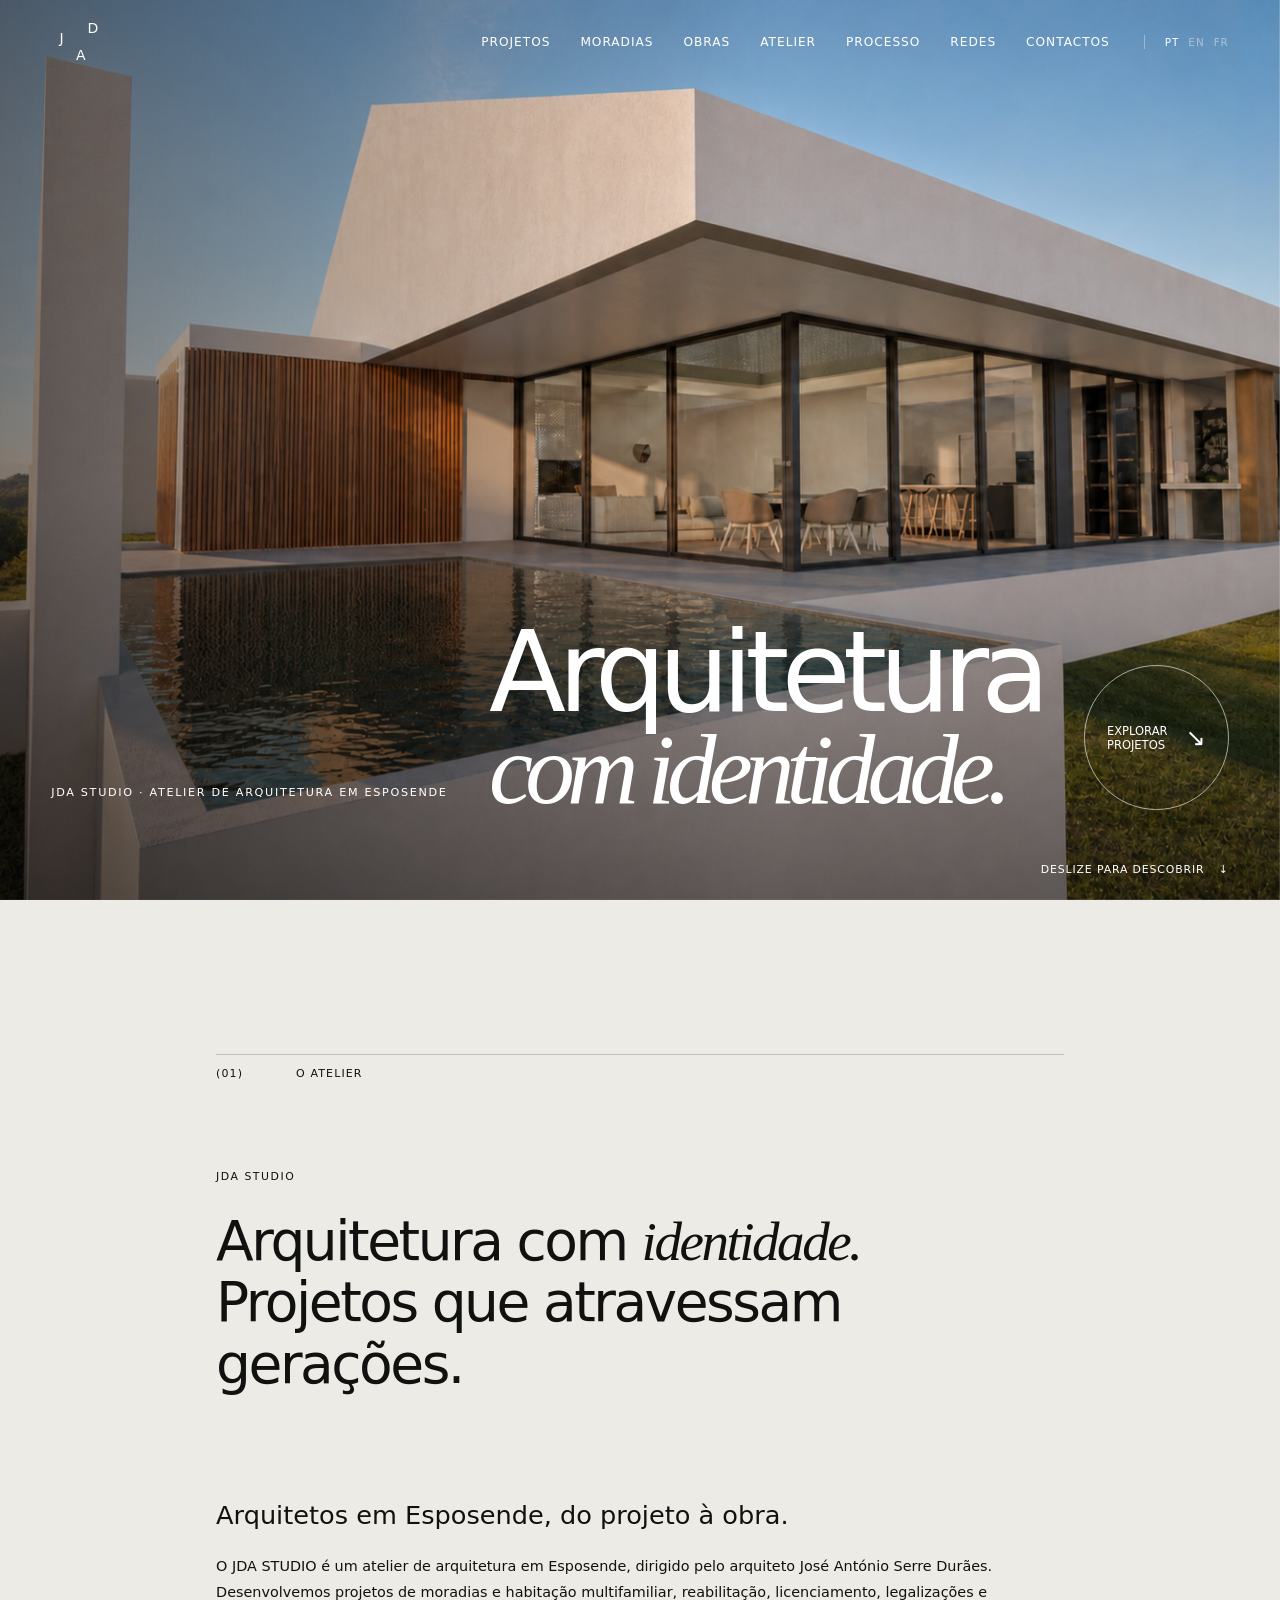
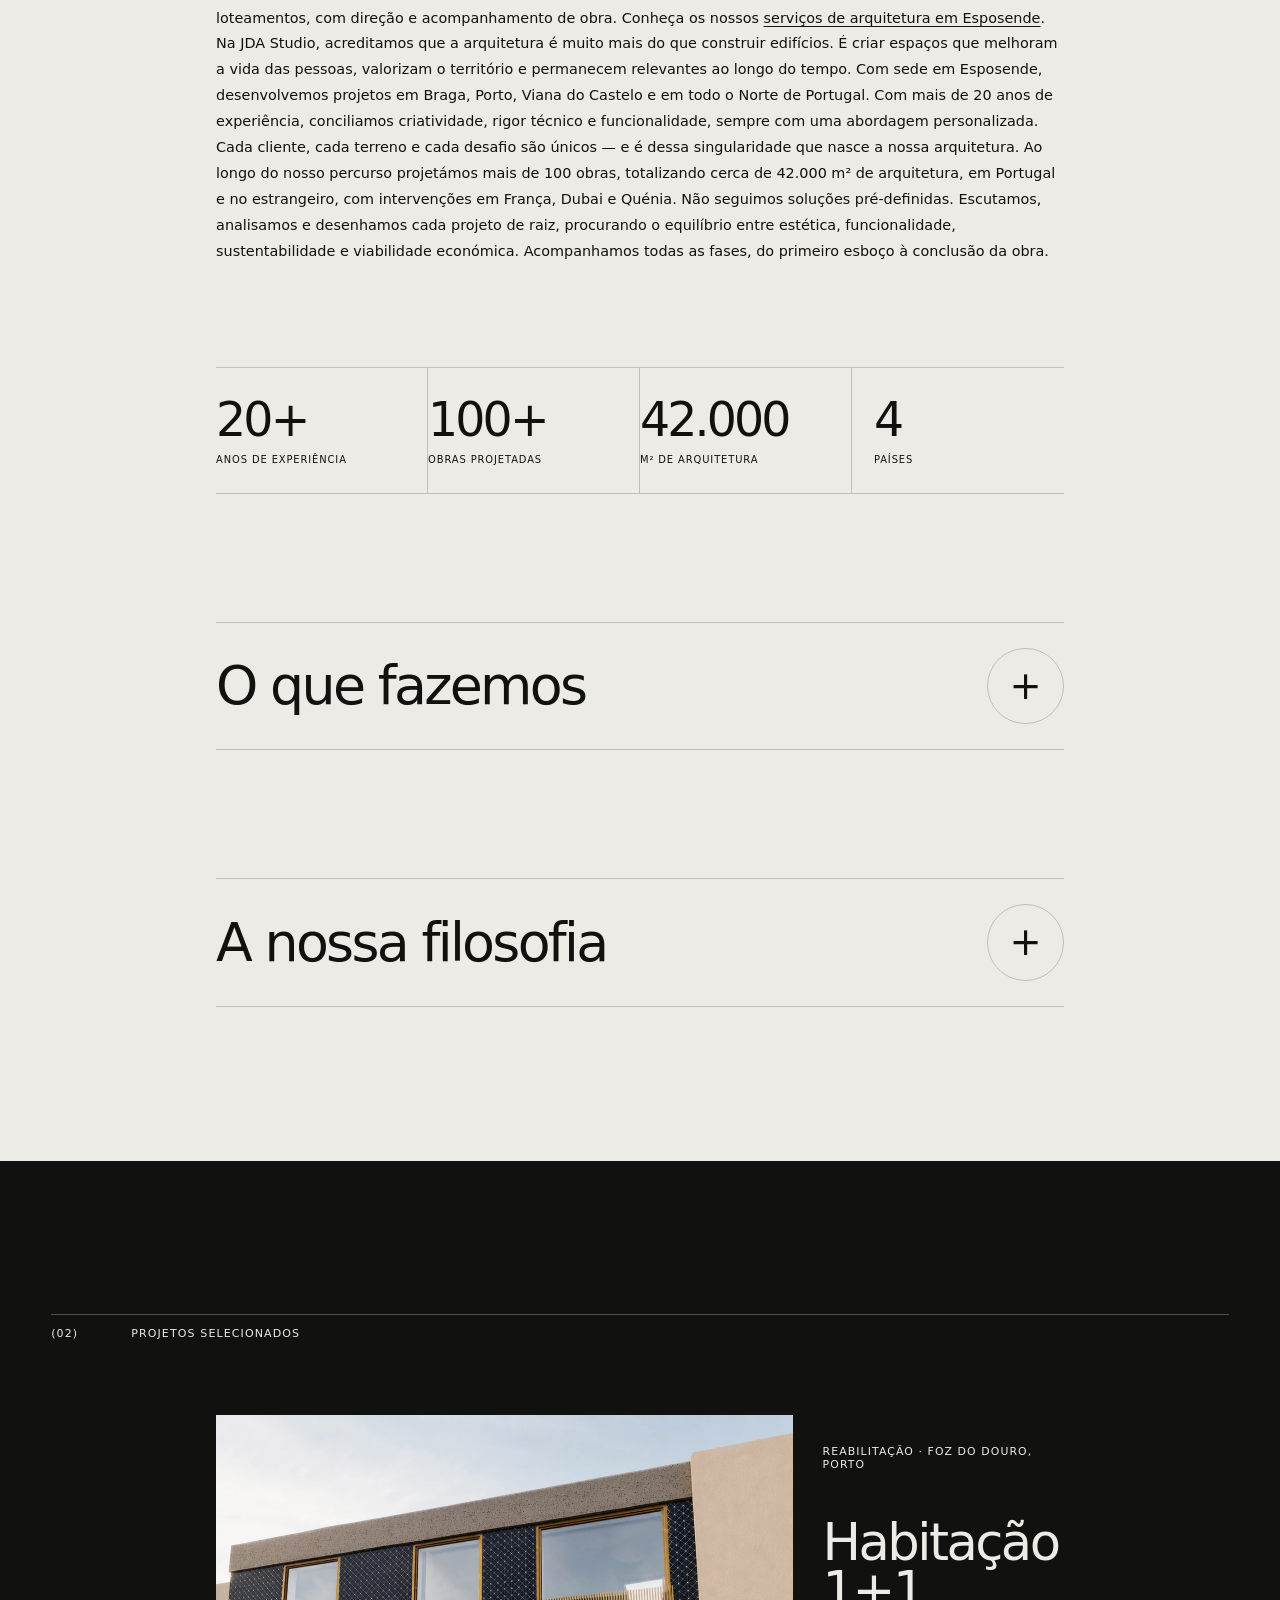
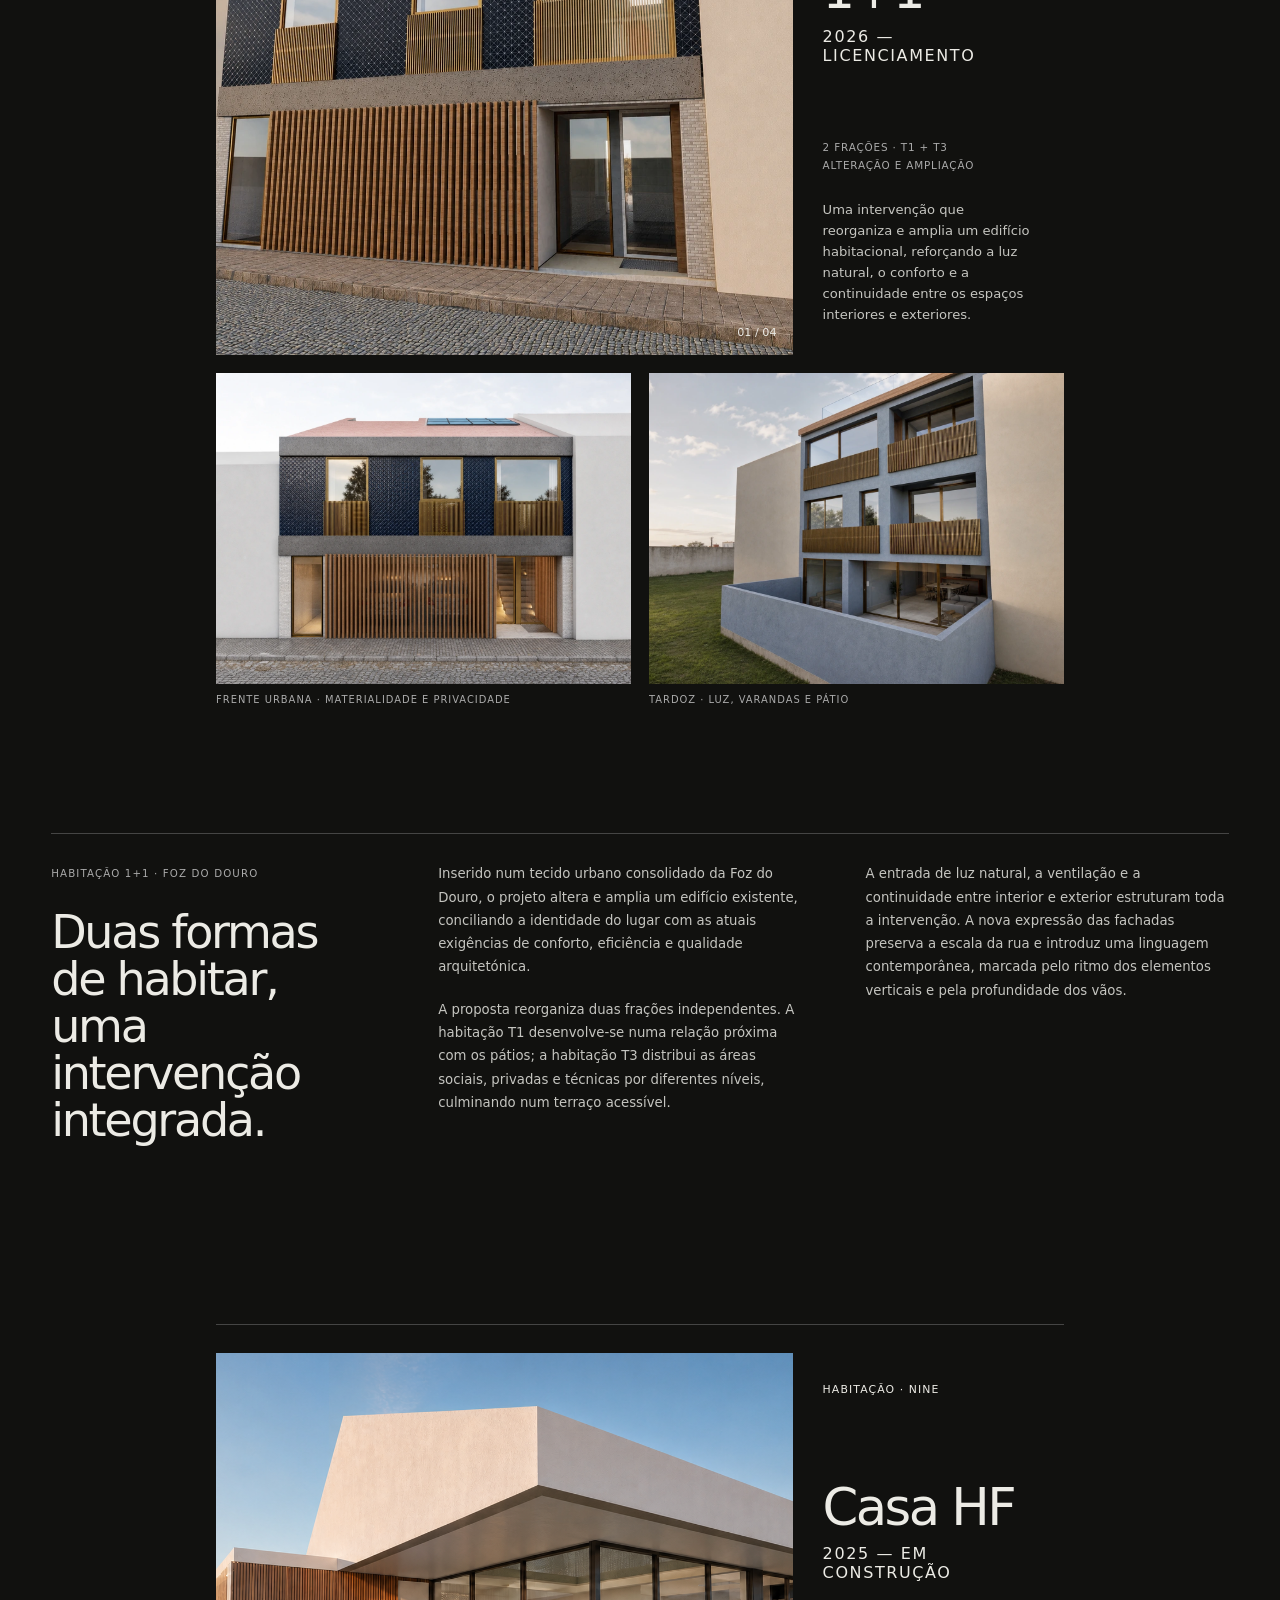
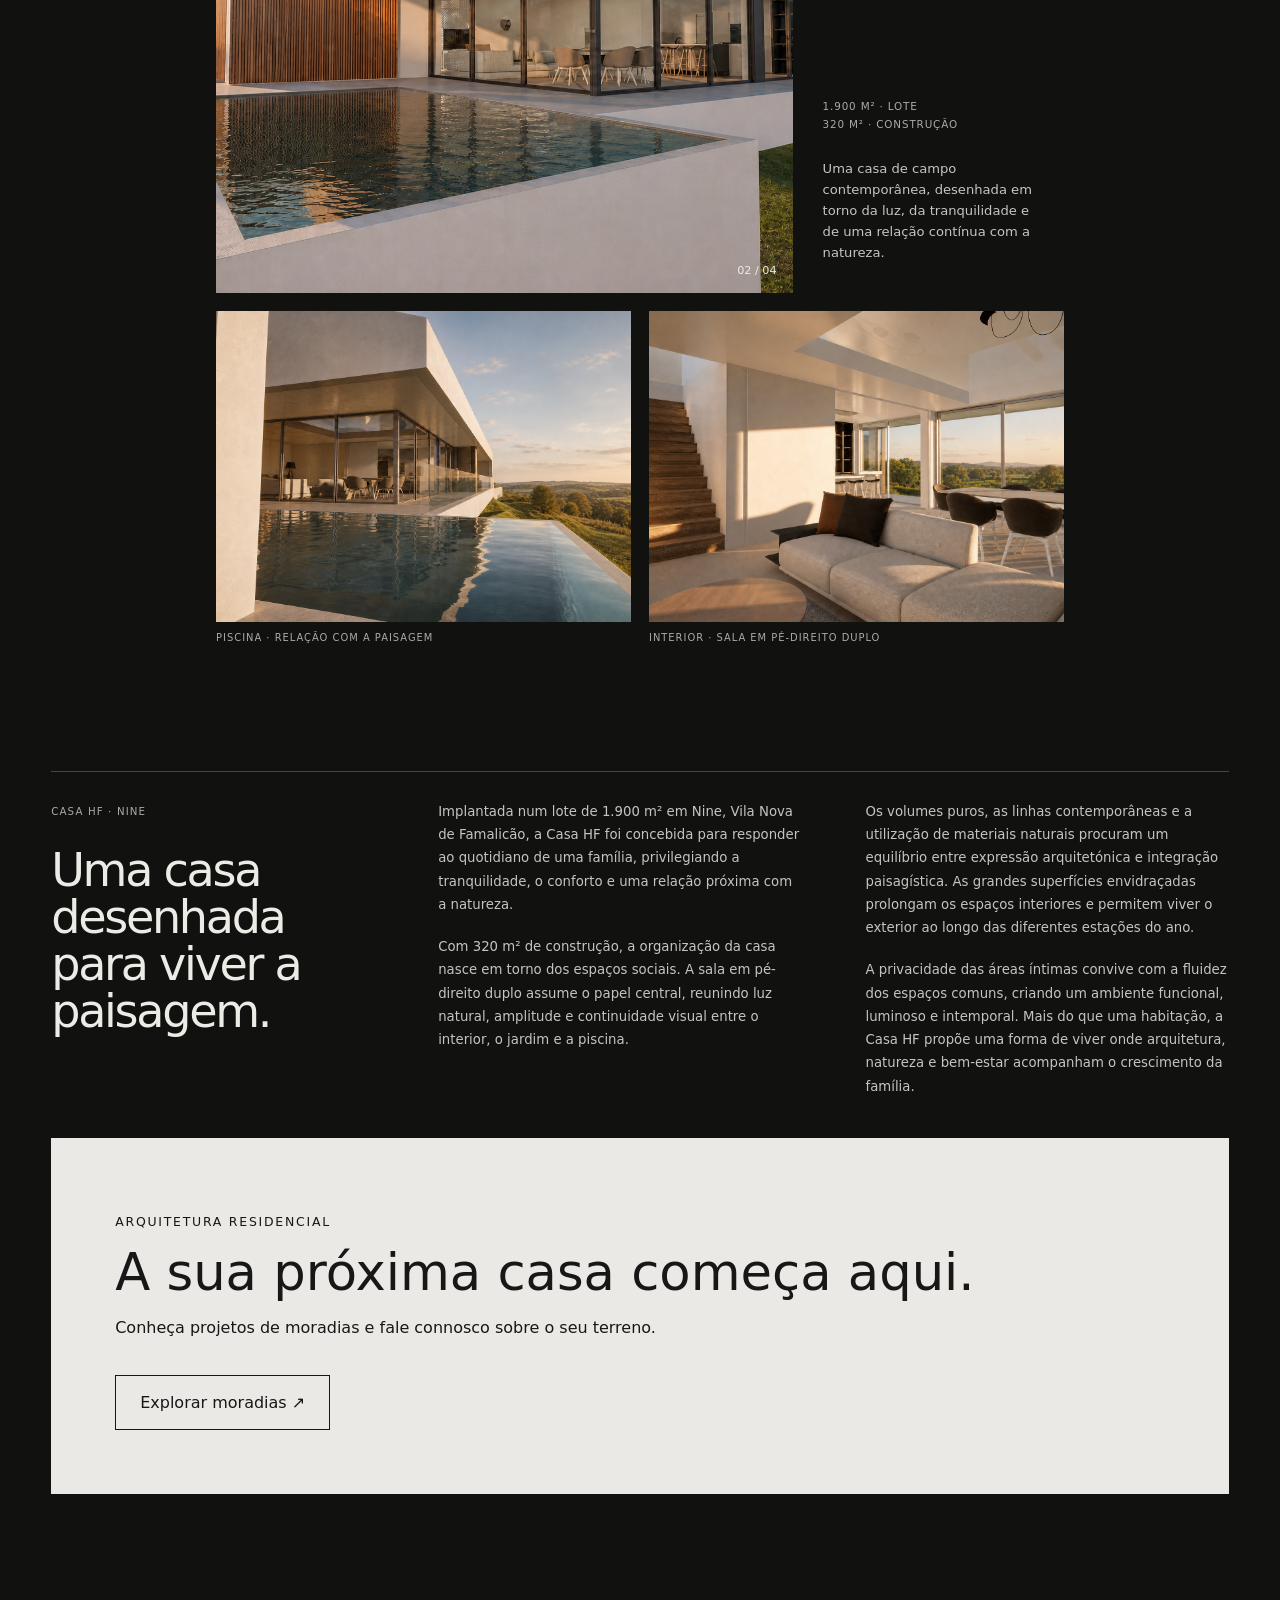
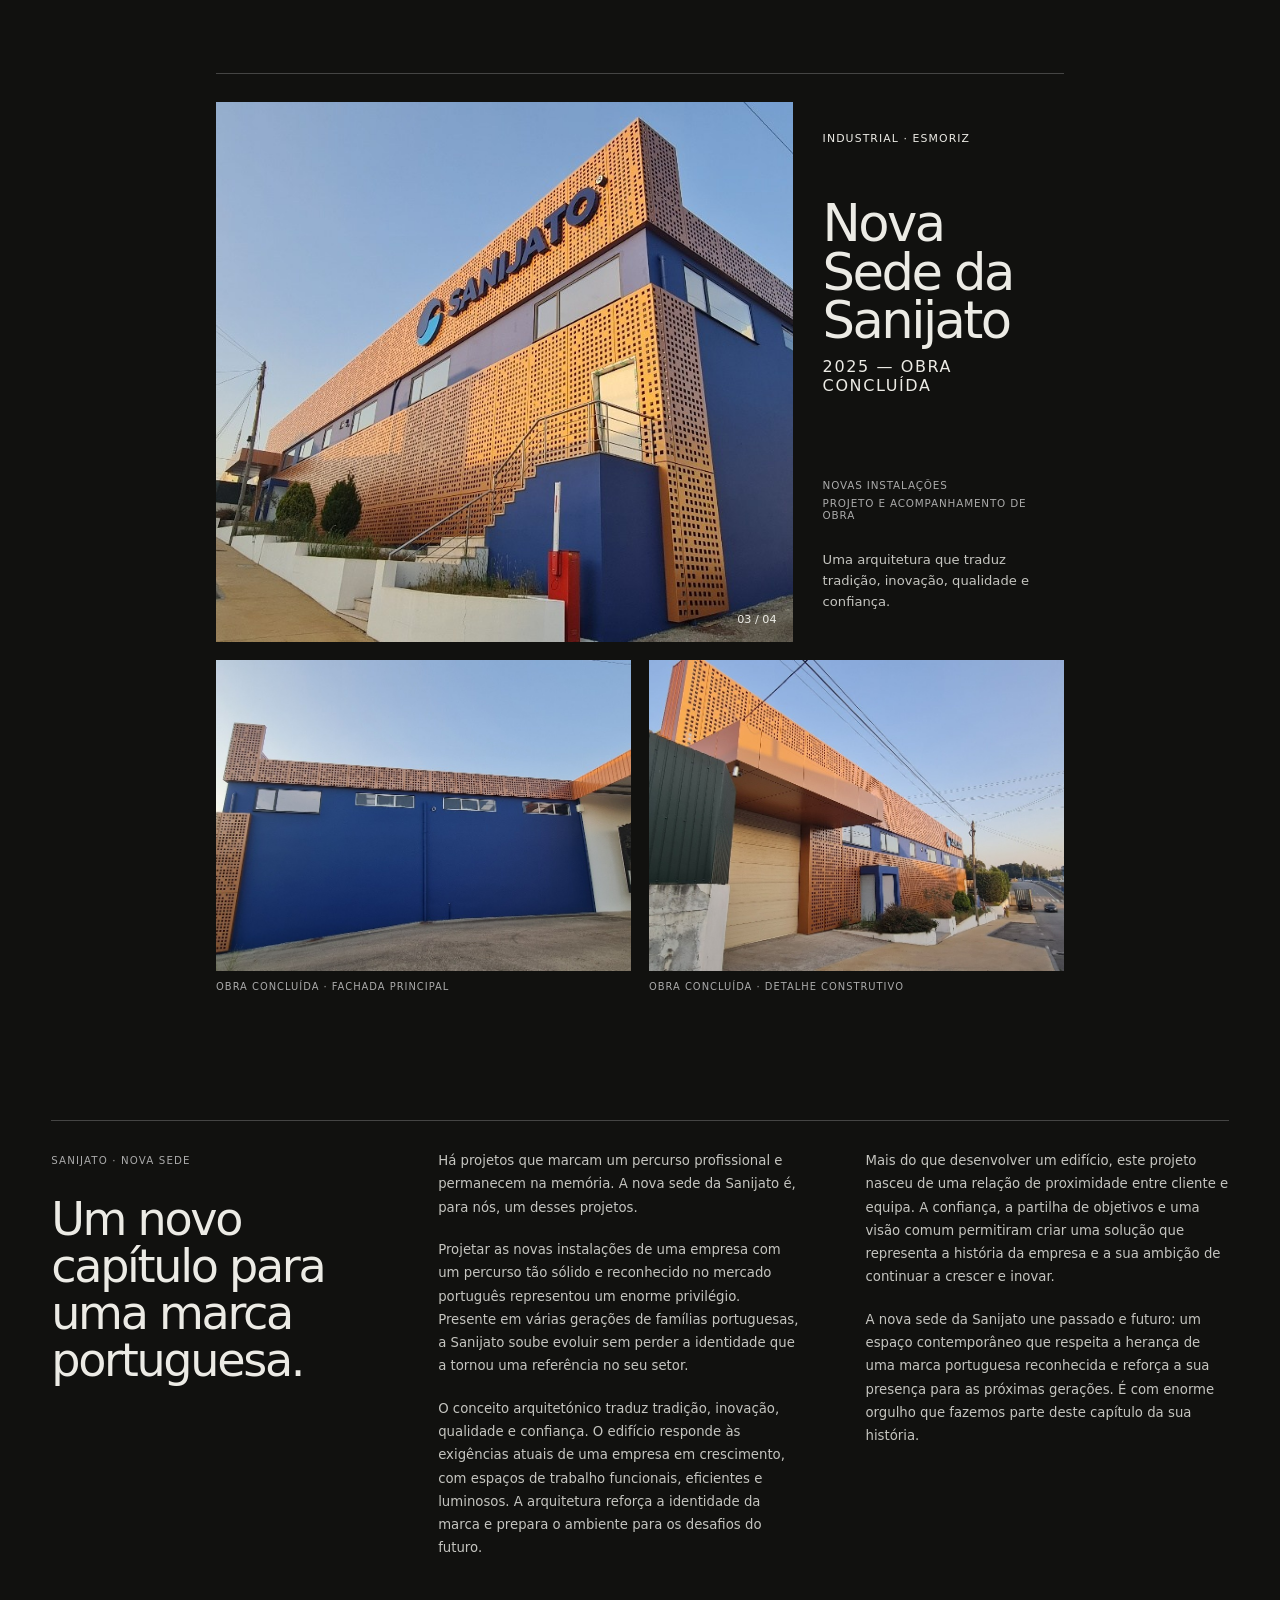
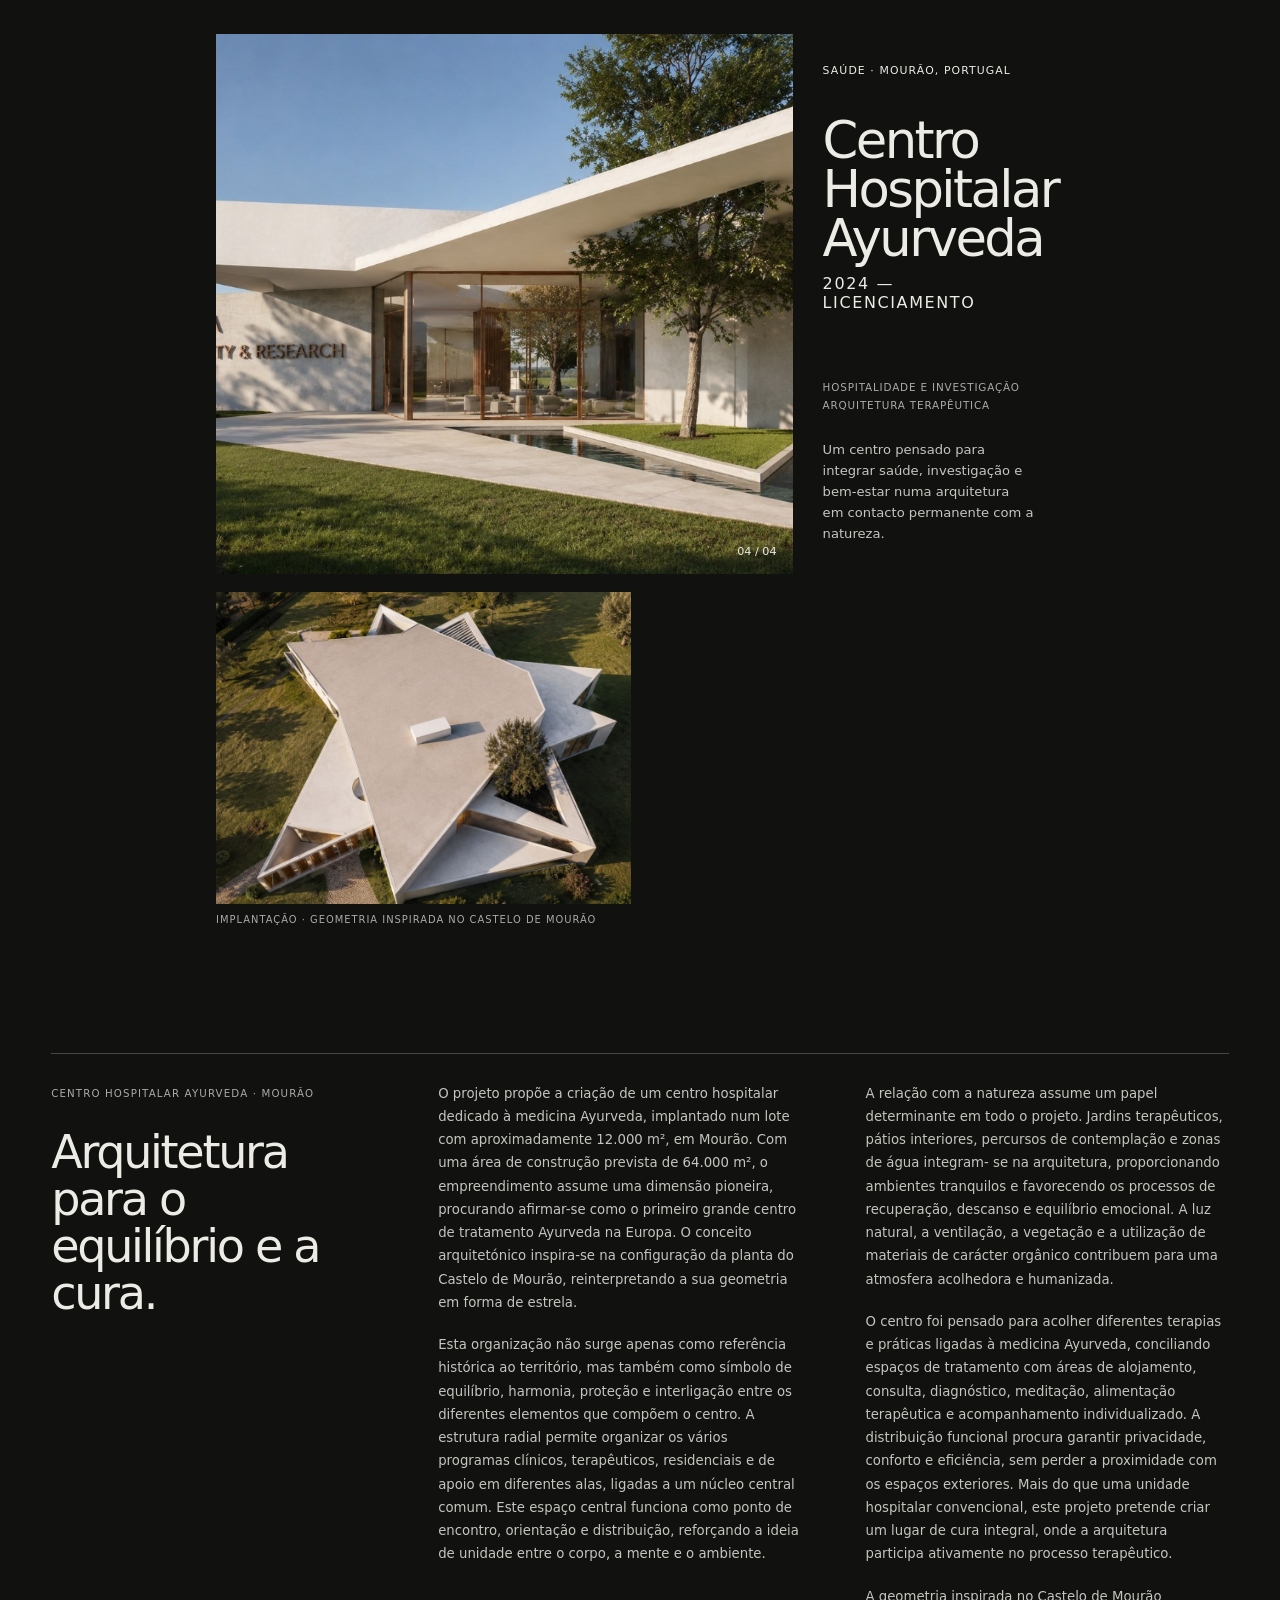
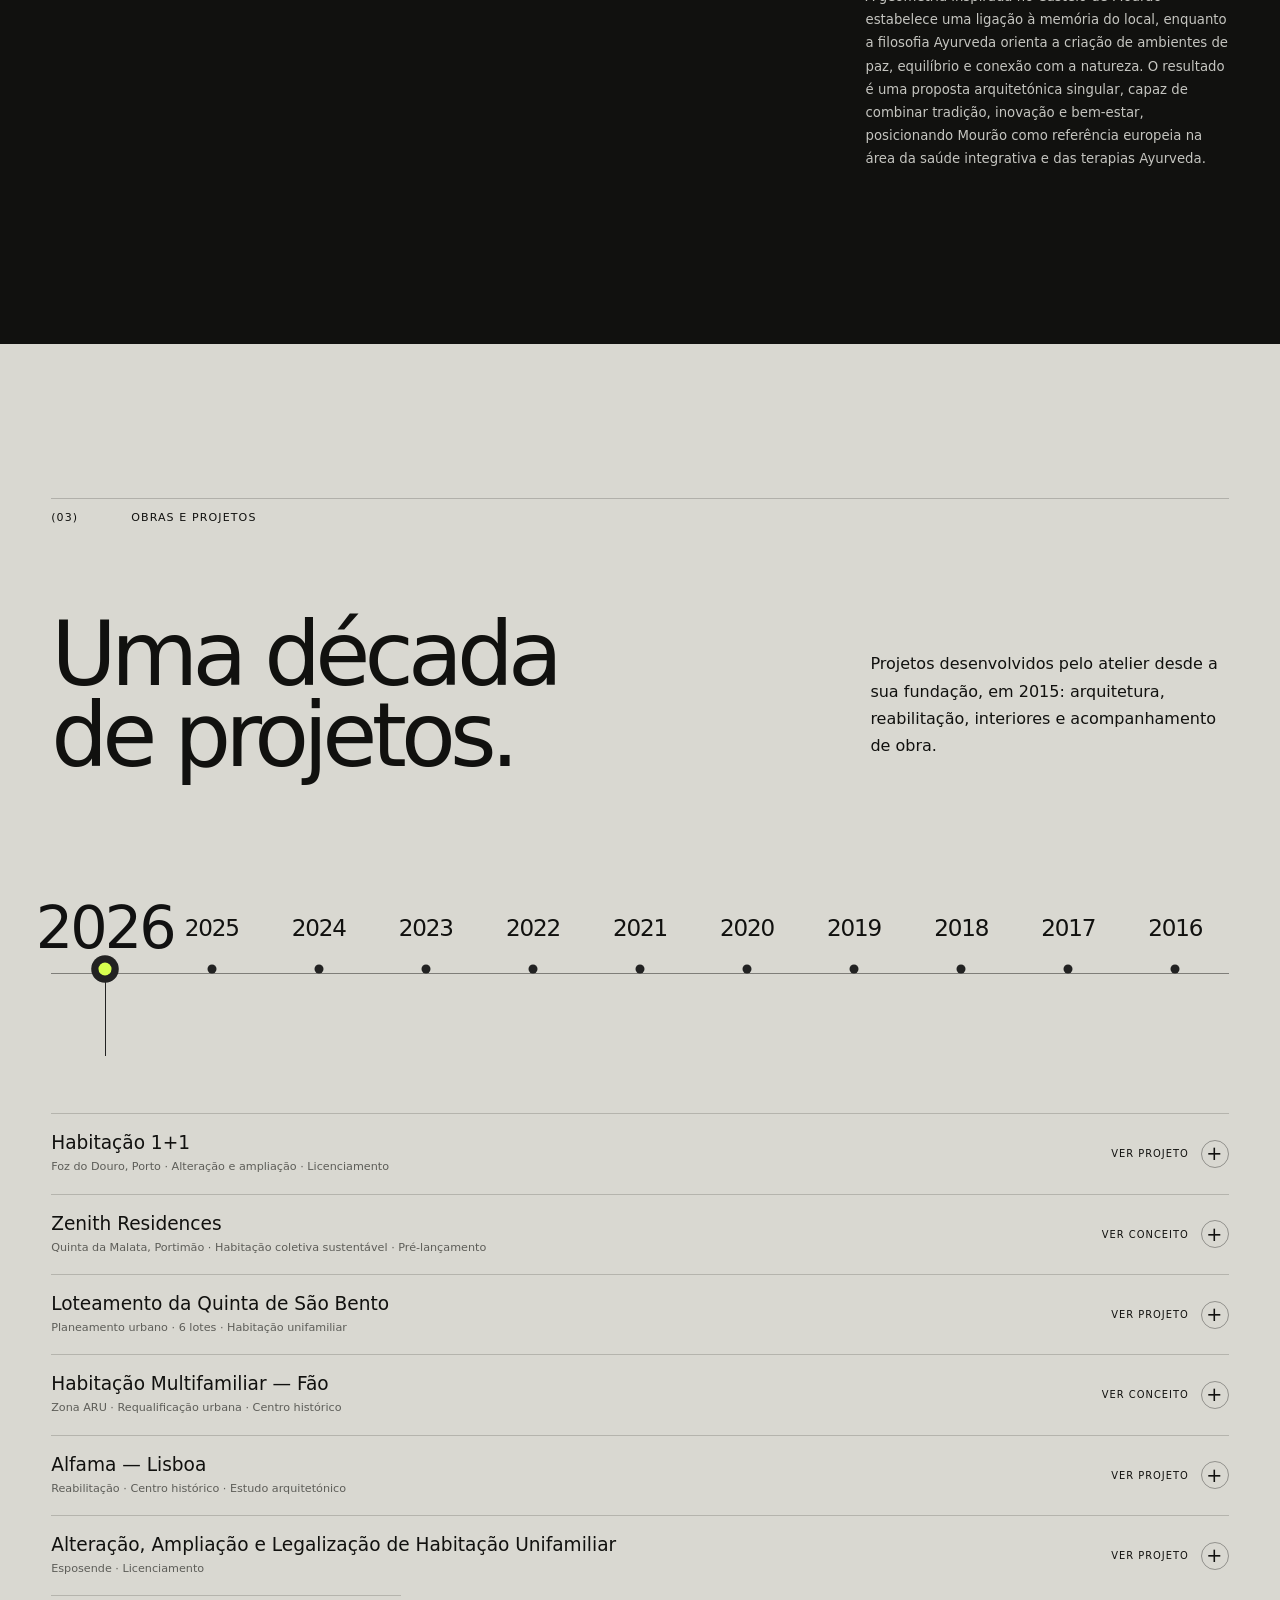
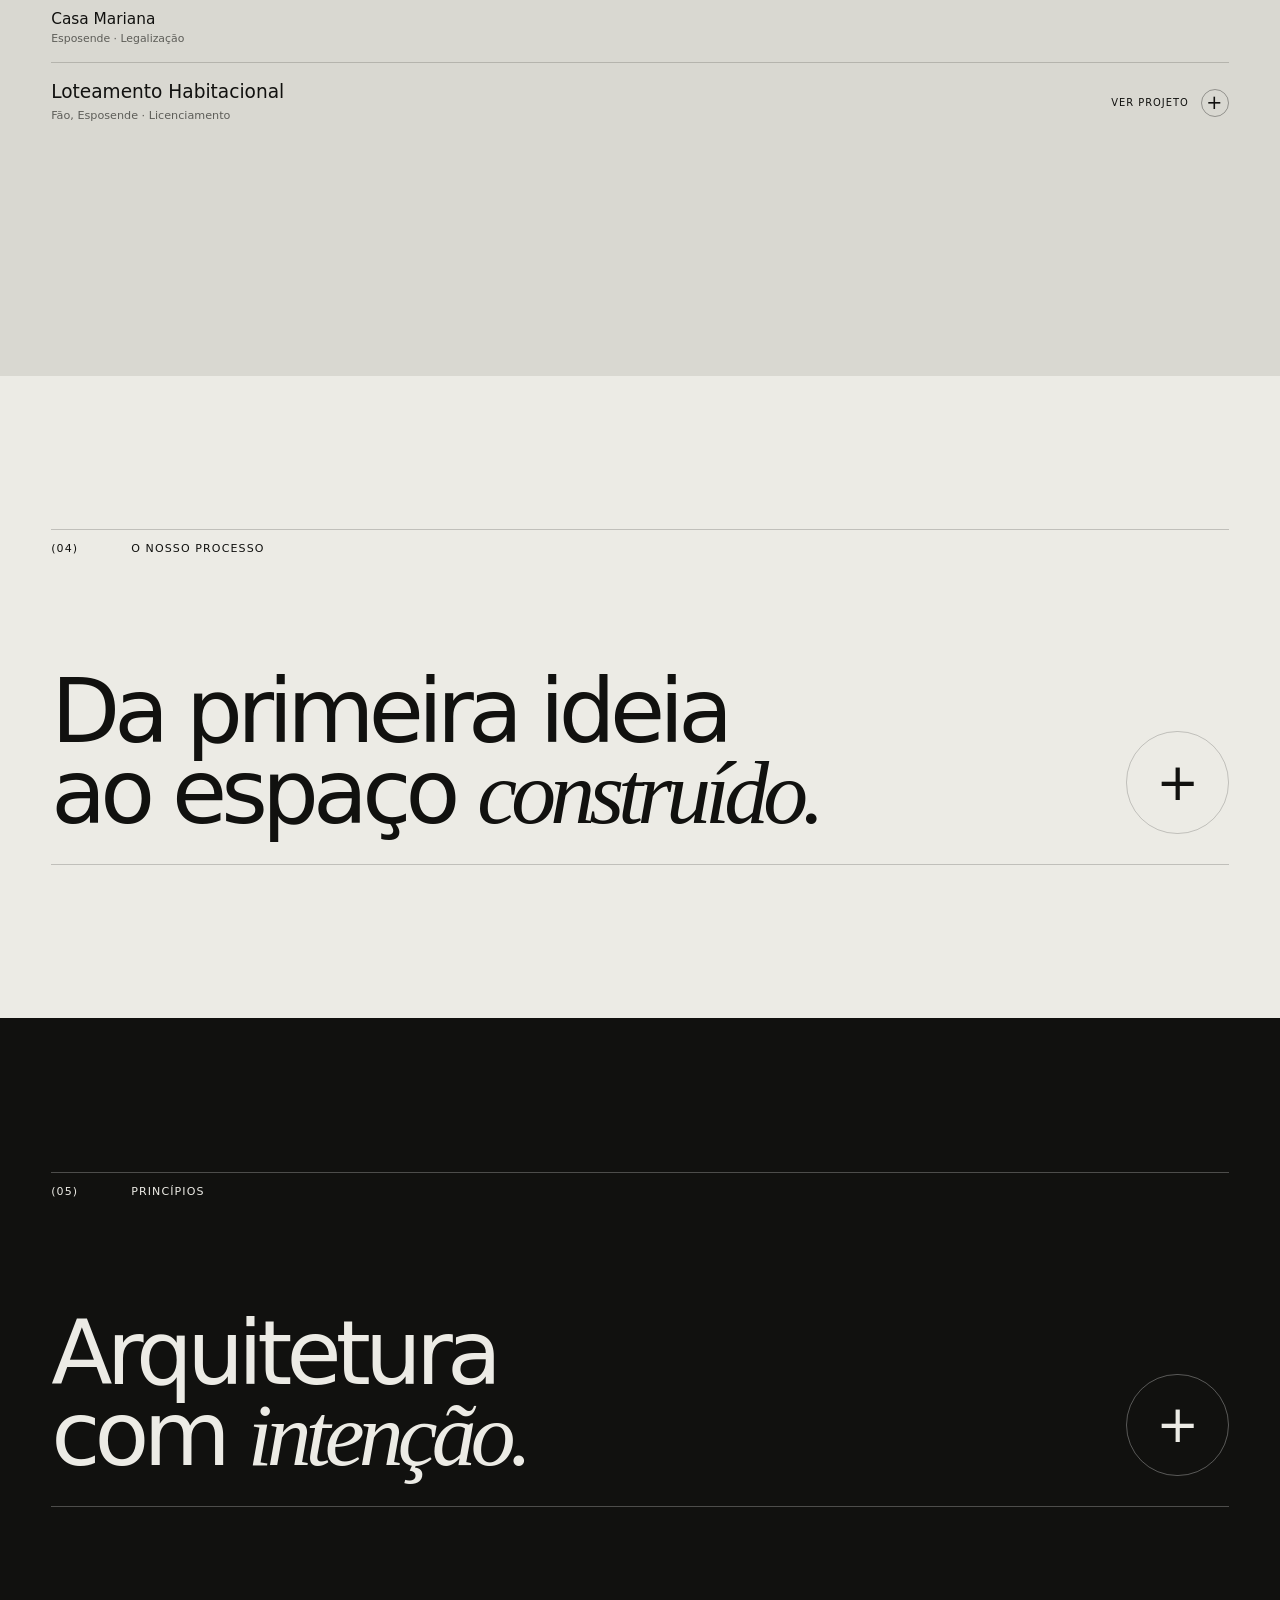
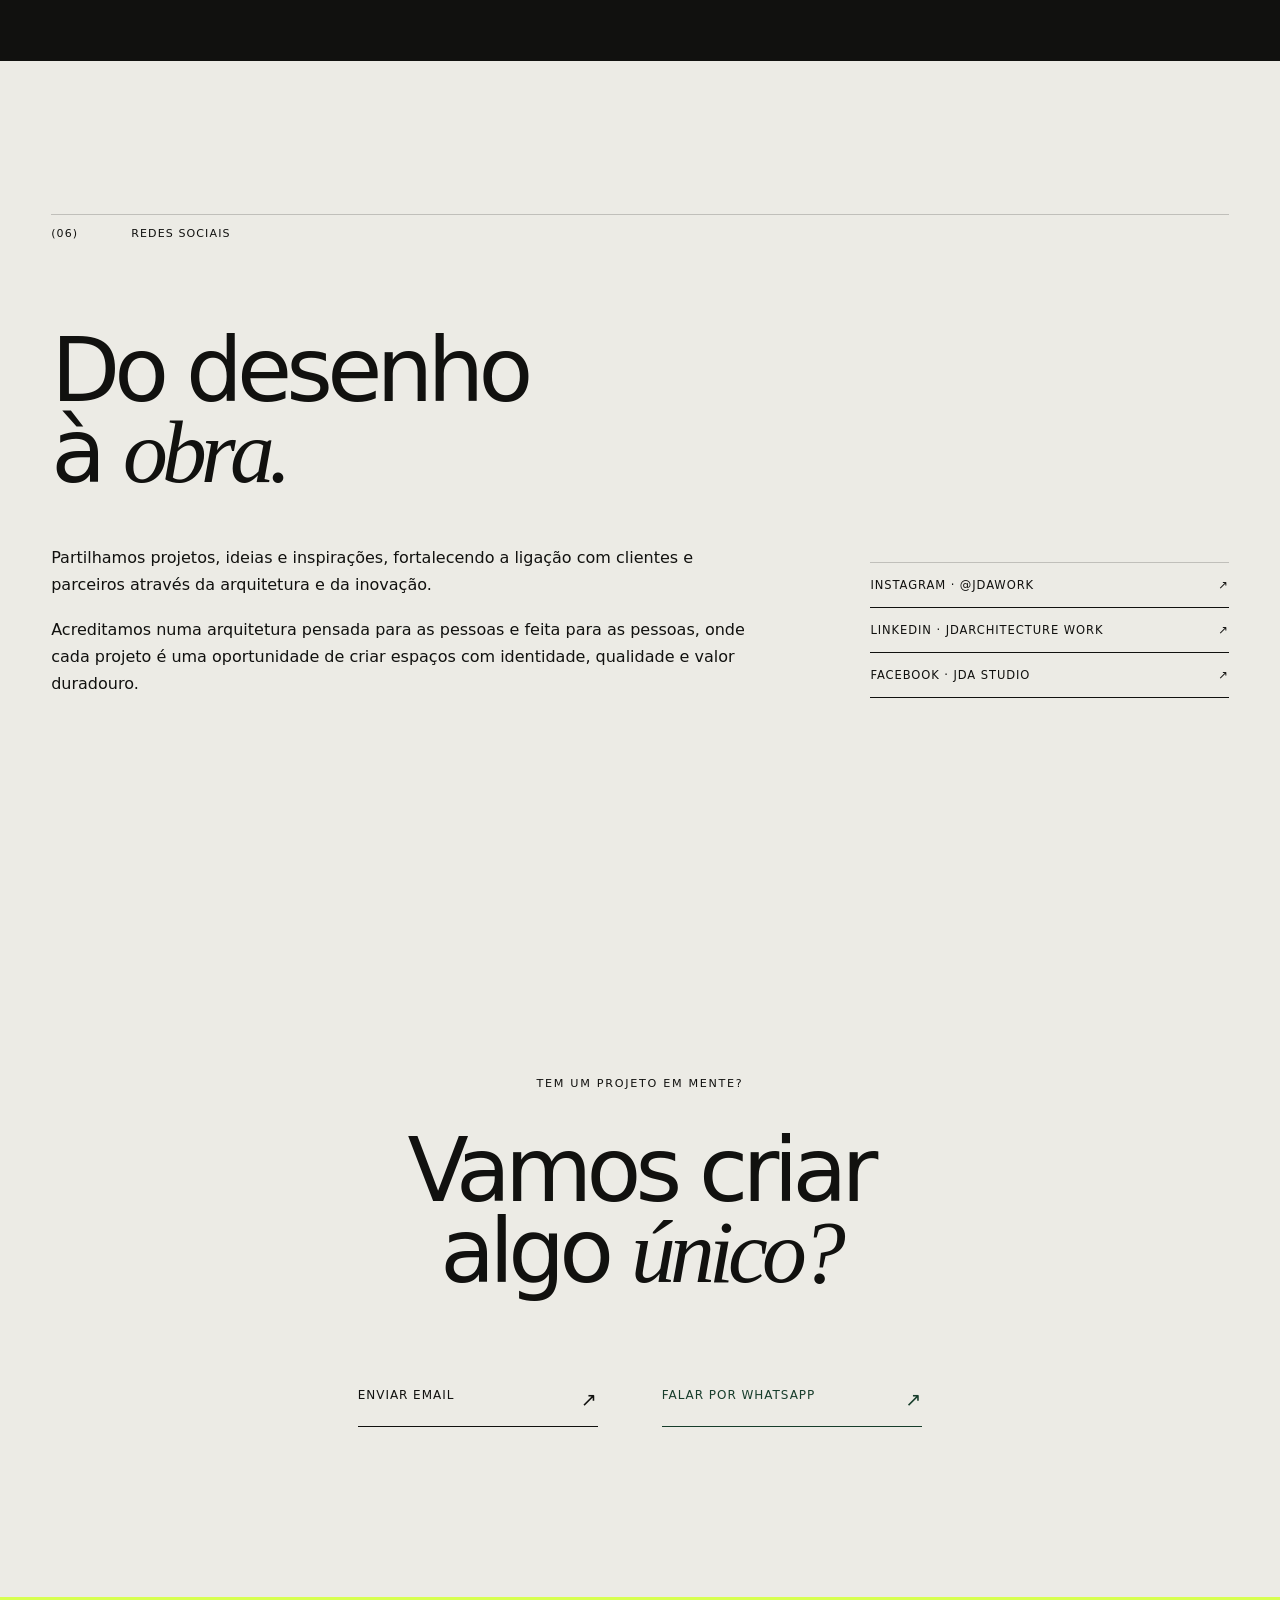
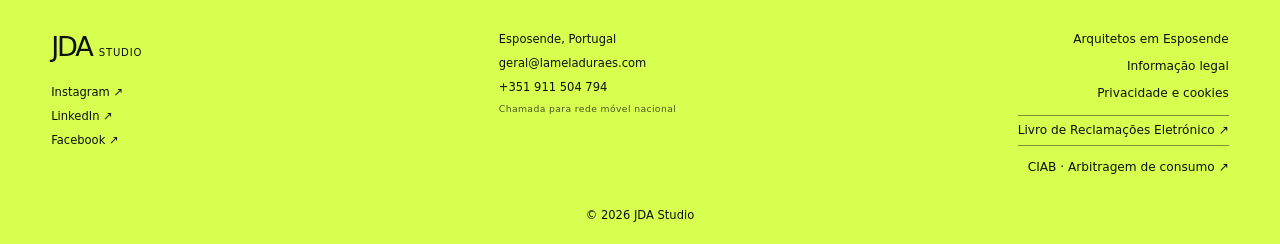
==== commit 3b557502: "Add residential navigation and call to action on homepage" ====
--- a/index.html
+++ b/index.html
@@ -80,7 +80,7 @@
       </svg>
     </a>
     <nav aria-label="Navegação principal">
-      <a href="#projetos">Projetos</a><a href="#obras">Obras</a><a href="#atelier">Atelier</a><a href="#processo">Processo</a><a href="#instagram">Redes</a><a href="#contactos">Contactos</a>
+      <a href="#projetos">Projetos</a><a href="moradias.html">Moradias</a><a href="#obras">Obras</a><a href="#atelier">Atelier</a><a href="#processo">Processo</a><a href="#instagram">Redes</a><a href="#contactos">Contactos</a>
       <span class="language-switcher" aria-label="Idioma"><a href="index.html" hreflang="pt-PT">PT</a><a href="index-en.html" hreflang="en">EN</a><a href="index-fr.html" hreflang="fr">FR</a></span>
     </nav>
     <button class="menu" aria-label="Abrir menu" aria-expanded="false"><i></i><i></i></button>
@@ -194,6 +194,10 @@
           <p>Os volumes puros, as linhas contemporâneas e a utilização de materiais naturais procuram um equilíbrio entre expressão arquitetónica e integração paisagística. As grandes superfícies envidraçadas prolongam os espaços interiores e permitem viver o exterior ao longo das diferentes estações do ano.</p>
           <p>A privacidade das áreas íntimas convive com a fluidez dos espaços comuns, criando um ambiente funcional, luminoso e intemporal. Mais do que uma habitação, a Casa HF propõe uma forma de viver onde arquitetura, natureza e bem-estar acompanham o crescimento da família.</p>
         </div>
+      </div>
+      <div class="residential-cta reveal" style="padding:clamp(32px,5vw,72px);background:#eae9e5;color:#171717;margin:40px 0 70px;display:flex;flex-wrap:wrap;align-items:center;justify-content:space-between;gap:22px">
+        <div><p style="letter-spacing:.14em;text-transform:uppercase;font-size:.78rem">Arquitetura residencial</p><h2 style="font-size:clamp(2rem,4vw,3.6rem);font-weight:400;margin:12px 0">A sua próxima casa começa aqui.</h2><p>Conheça projetos de moradias e fale connosco sobre o seu terreno.</p></div>
+        <a href="moradias.html" style="display:inline-block;padding:17px 24px;border:1px solid currentColor;text-decoration:none">Explorar moradias ↗</a>
       </div>
       <div class="project-feature sanijato-feature reveal">
         <div class="project-image"><img src="assets/timeline-independent/sanijato/pagina-01-01.jpg" alt="Nova sede da Sanijato — obra concluída e identidade integrada na fachada perfurada"><span>03 / 04</span></div>
